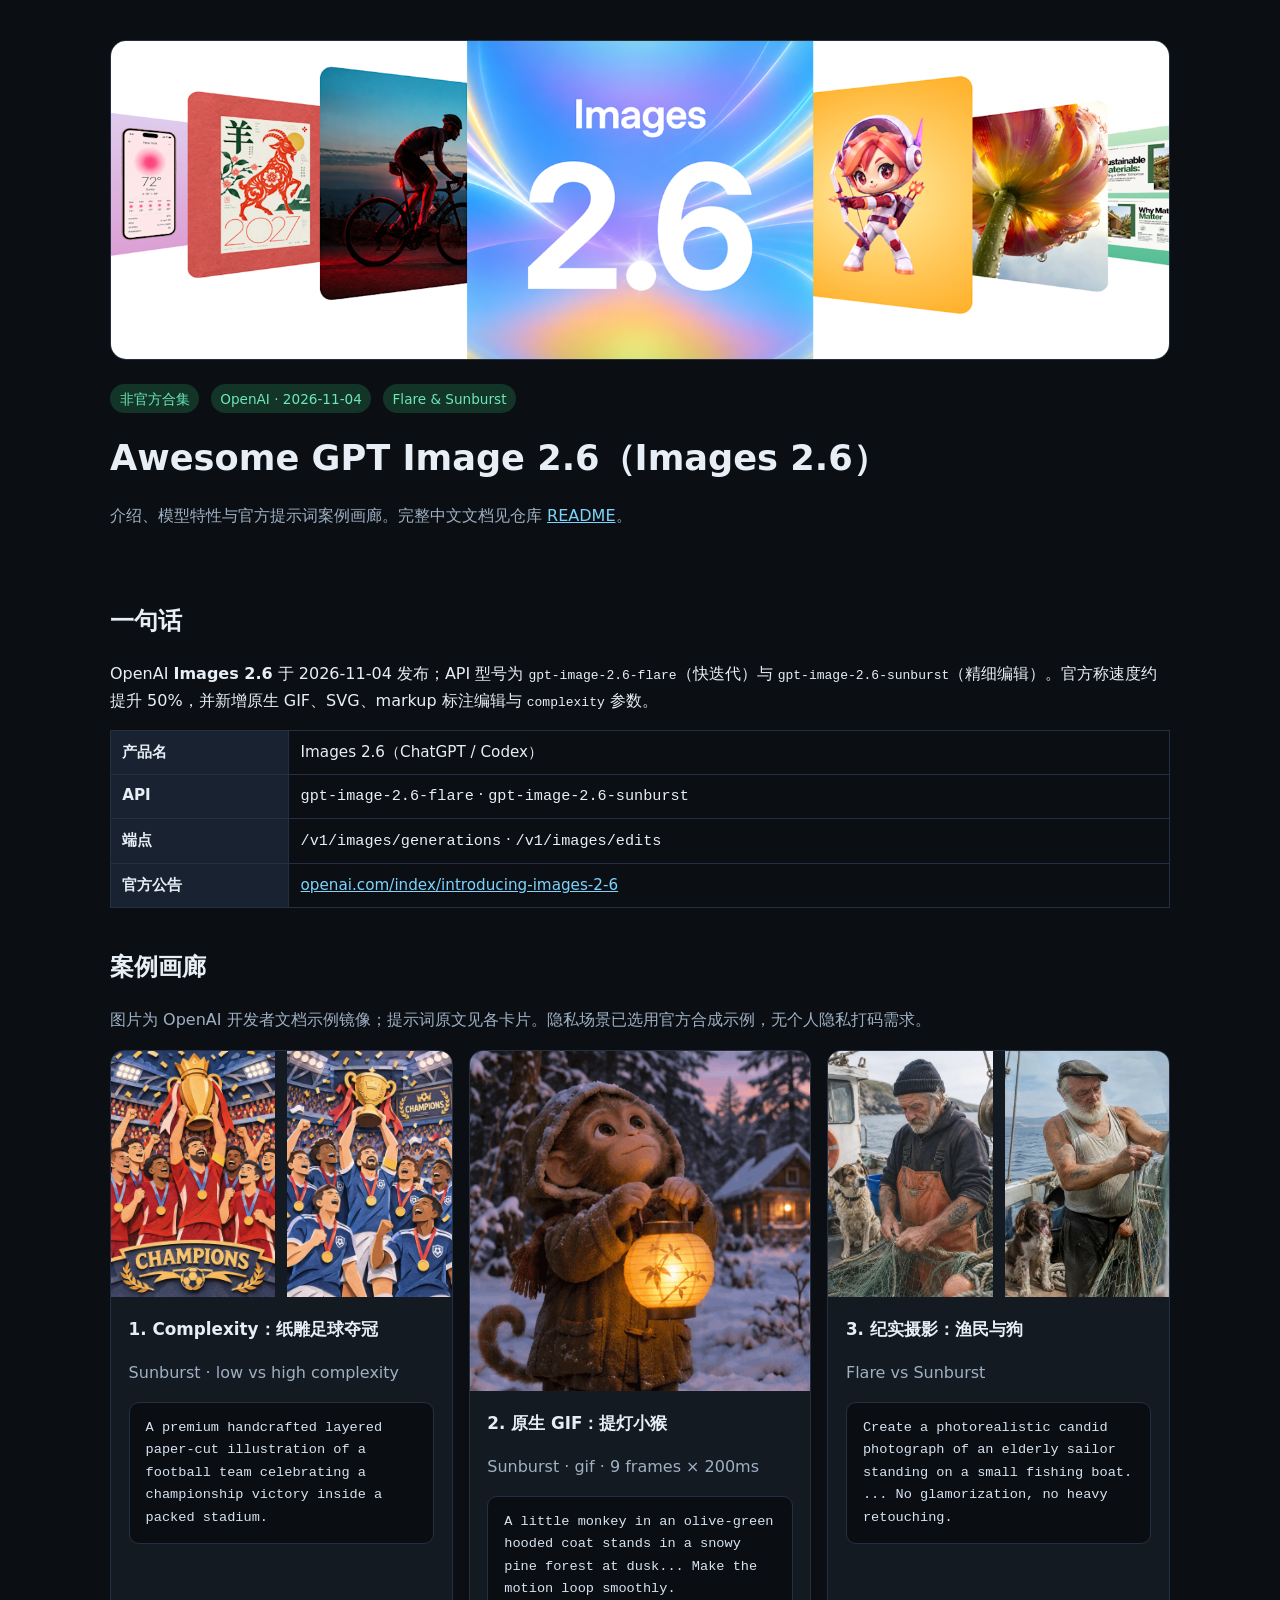
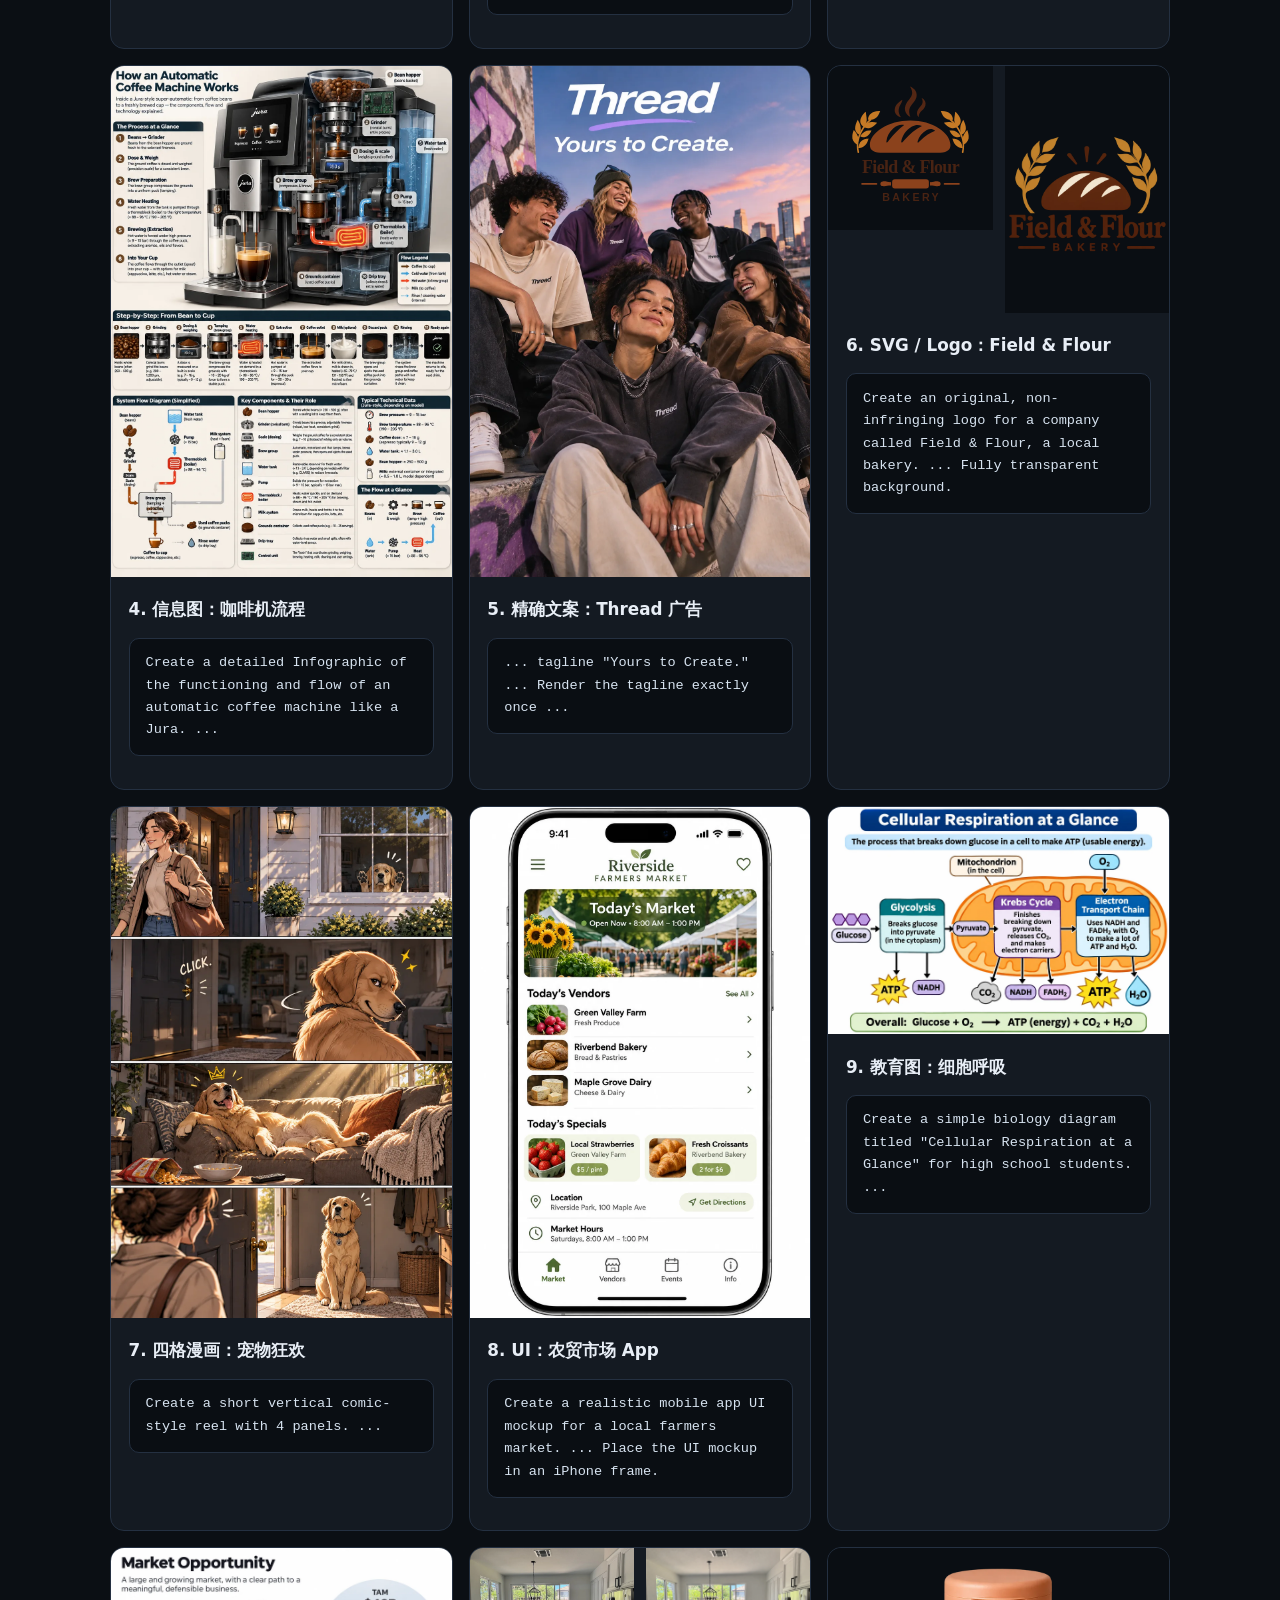
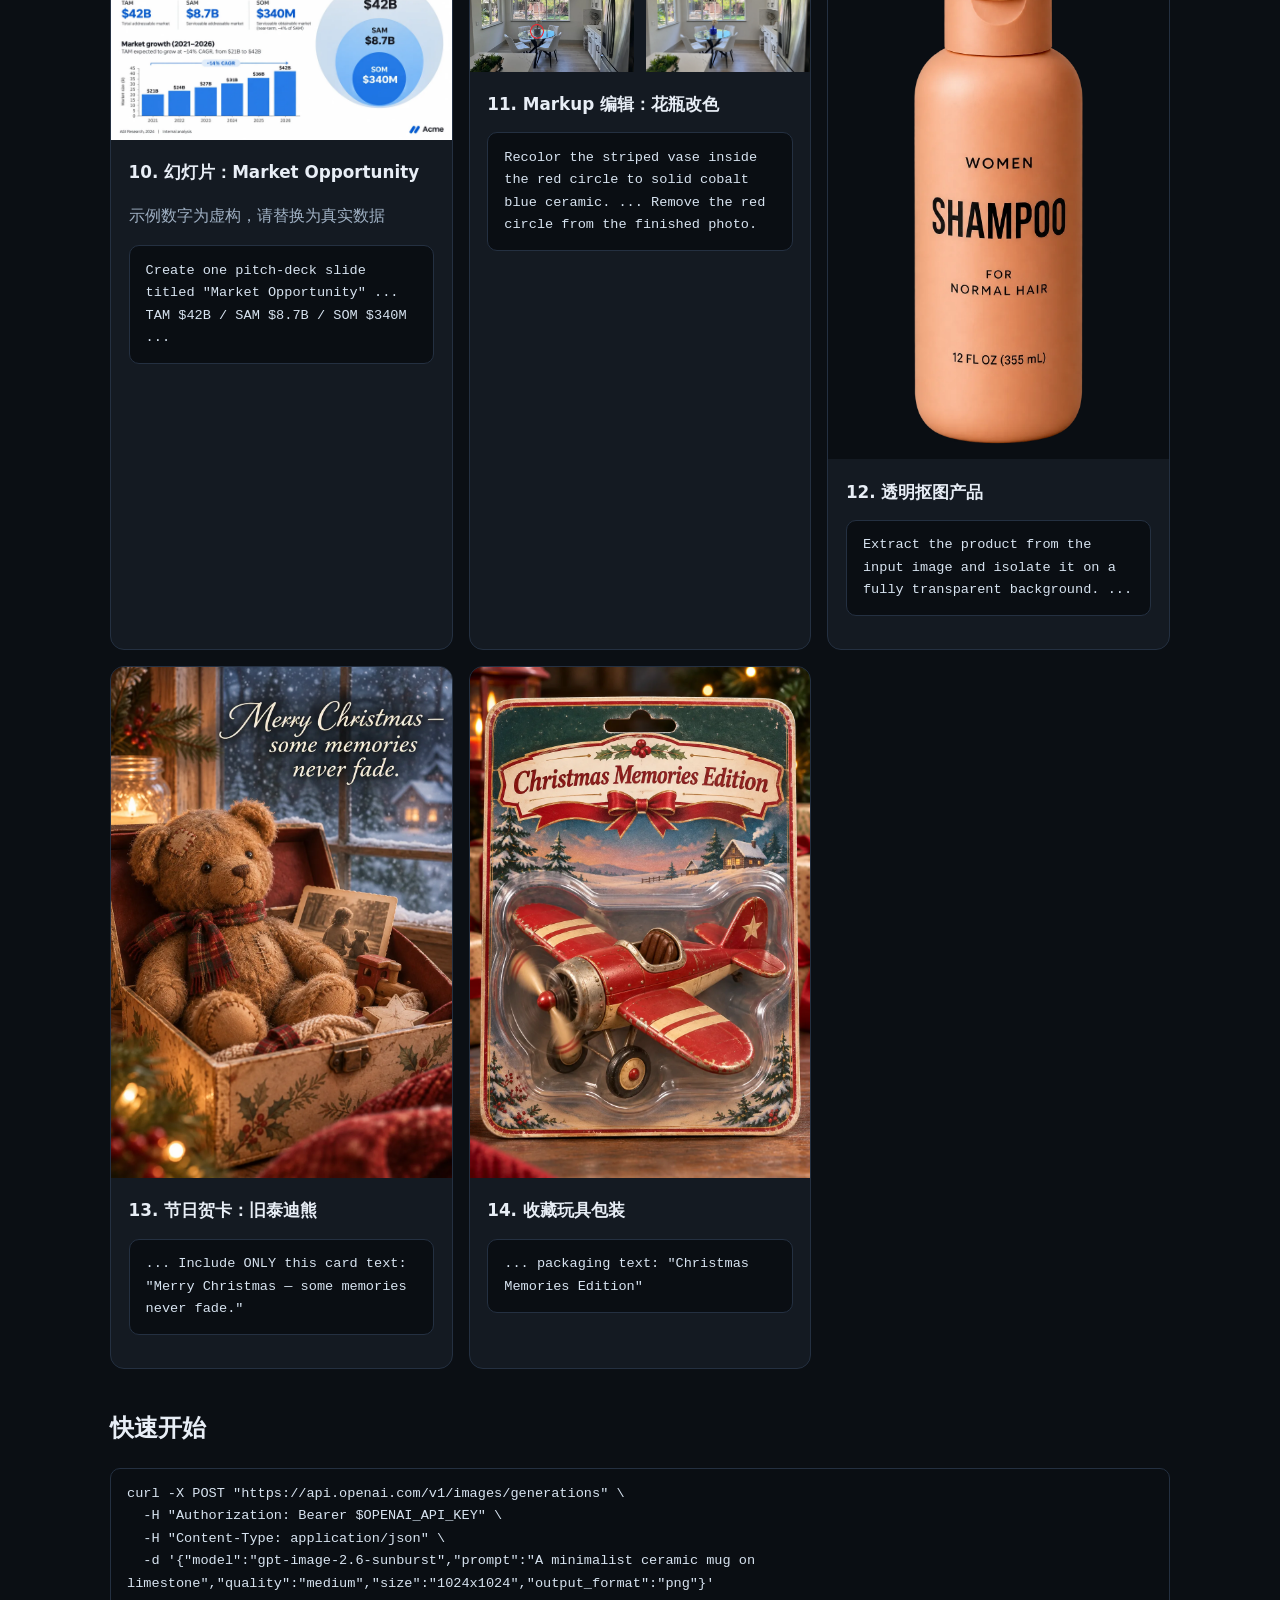
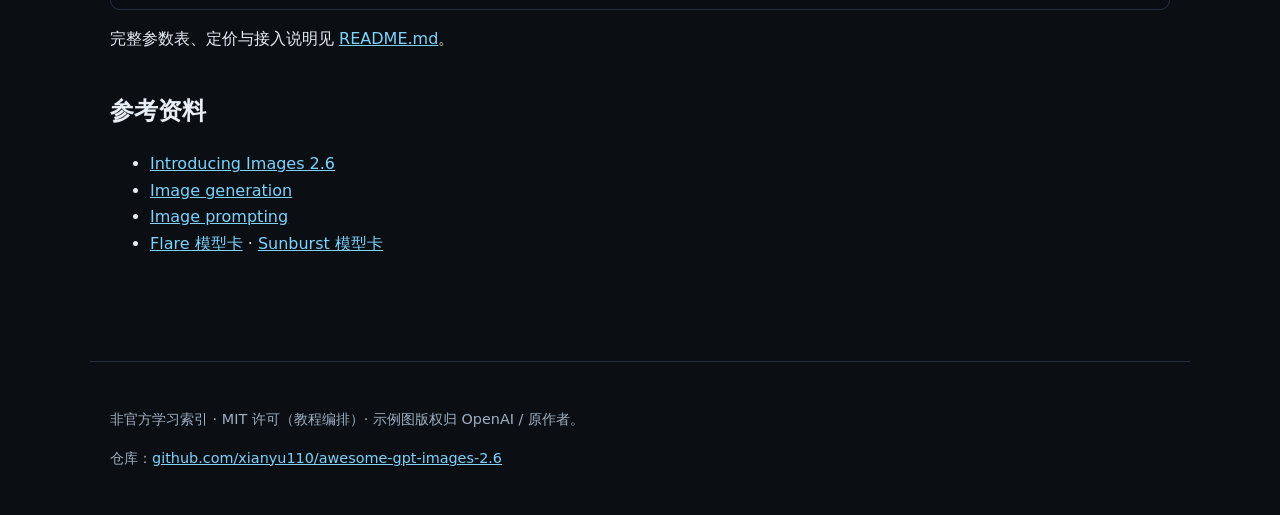
==== docs/index.html @ 7a26f3e3 "docs: Awesome GPT Image 2.6 中文介绍、特性与官方案例画廊 收录 OpenAI Images 2.6 / GPT Image 2.6 Flare & Sunburst 公开资" ====
<!DOCTYPE html>
<html lang="zh-CN">
<head>
  <meta charset="utf-8" />
  <meta name="viewport" content="width=device-width, initial-scale=1" />
  <title>Awesome GPT Image 2.6 · Images 2.6 案例与特性</title>
  <meta name="description" content="OpenAI Images 2.6 / GPT Image 2.6 Flare & Sunburst 介绍、特性与官方提示词案例画廊（非官方合集）" />
  <meta property="og:title" content="Awesome GPT Image 2.6" />
  <meta property="og:description" content="Images 2.6 / GPT Image 2.6 介绍、特性与案例画廊" />
  <meta property="og:image" content="images/images-2-6-social.png" />
  <style>
    :root { --bg:#0b0f14; --card:#141a22; --text:#e8eef6; --muted:#9fb0c3; --accent:#6ee7b7; --link:#7dd3fc; }
    * { box-sizing: border-box; }
    body { margin:0; font-family: ui-sans-serif, system-ui, -apple-system, "Segoe UI", Roboto, "PingFang SC", "Noto Sans SC", sans-serif; background:var(--bg); color:var(--text); line-height:1.65; }
    a { color:var(--link); }
    header { padding:2.5rem 1.25rem 1rem; max-width:1100px; margin:0 auto; }
    header img.hero { width:100%; max-height:320px; object-fit:cover; border-radius:16px; border:1px solid #243041; }
    h1 { font-size: clamp(1.6rem, 3vw, 2.2rem); margin:1rem 0 .5rem; }
    .badge { display:inline-block; background:#123528; color:var(--accent); padding:.2rem .6rem; border-radius:999px; font-size:.85rem; margin-right:.4rem; }
    .muted { color:#9fb0c3; }
    main { max-width:1100px; margin:0 auto; padding:0 1.25rem 4rem; }
    section { margin:2.5rem 0; }
    .grid { display:grid; grid-template-columns: repeat(auto-fit, minmax(280px, 1fr)); gap:1rem; }
    .card { background:var(--card); border:1px solid #243041; border-radius:14px; overflow:hidden; }
    .card img, .card object { width:100%; display:block; background:#0a0e13; }
    .card .body { padding:1rem 1.1rem 1.2rem; }
    .card h3 { margin:.2rem 0 .5rem; font-size:1.05rem; }
    pre { white-space:pre-wrap; word-break:break-word; background:#0a0e13; border:1px solid #243041; border-radius:10px; padding:.85rem 1rem; font-size:.85rem; color:#d7e3f0; }
    table { width:100%; border-collapse:collapse; font-size:.95rem; }
    th, td { border:1px solid #243041; padding:.55rem .7rem; text-align:left; vertical-align:top; }
    th { background:#182230; }
    footer { border-top:1px solid #243041; padding:2rem 1.25rem; color:#9fb0c3; max-width:1100px; margin:0 auto; font-size:.9rem; }
    .pair { display:grid; grid-template-columns:1fr 1fr; gap:.75rem; }
    @media (max-width:700px){ .pair { grid-template-columns:1fr; } }
  </style>
</head>
<body>
  <header>
    <img class="hero" src="images/images-2-6-social.png" alt="OpenAI Images 2.6" />
    <p>
      <span class="badge">非官方合集</span>
      <span class="badge">OpenAI · 2026-11-04</span>
      <span class="badge">Flare &amp; Sunburst</span>
    </p>
    <h1>Awesome GPT Image 2.6（Images 2.6）</h1>
    <p class="muted">介绍、模型特性与官方提示词案例画廊。完整中文文档见仓库 <a href="https://github.com/xianyu110/awesome-gpt-images-2.6">README</a>。</p>
  </header>
  <main>
    <section>
      <h2>一句话</h2>
      <p>OpenAI <strong>Images 2.6</strong> 于 2026-11-04 发布；API 型号为 <code>gpt-image-2.6-flare</code>（快迭代）与 <code>gpt-image-2.6-sunburst</code>（精细编辑）。官方称速度约提升 50%，并新增原生 GIF、SVG、markup 标注编辑与 <code>complexity</code> 参数。</p>
      <table>
        <tr><th>产品名</th><td>Images 2.6（ChatGPT / Codex）</td></tr>
        <tr><th>API</th><td><code>gpt-image-2.6-flare</code> · <code>gpt-image-2.6-sunburst</code></td></tr>
        <tr><th>端点</th><td><code>/v1/images/generations</code> · <code>/v1/images/edits</code></td></tr>
        <tr><th>官方公告</th><td><a href="https://openai.com/index/introducing-images-2-6/">openai.com/index/introducing-images-2-6</a></td></tr>
      </table>
    </section>

    <section>
      <h2>案例画廊</h2>
      <p class="muted">图片为 OpenAI 开发者文档示例镜像；提示词原文见各卡片。隐私场景已选用官方合成示例，无个人隐私打码需求。</p>

      <div class="grid" style="margin-top:1rem">
        <article class="card">
          <div class="pair">
            <img src="images/paper-cut-football-effort-low-gpt-image-2-6-sunburst.webp" alt="paper-cut low" />
            <img src="images/paper-cut-football-effort-high-gpt-image-2-6-sunburst.webp" alt="paper-cut high" />
          </div>
          <div class="body">
            <h3>1. Complexity：纸雕足球夺冠</h3>
            <p class="muted">Sunburst · low vs high complexity</p>
            <pre>A premium handcrafted layered paper-cut illustration of a football team celebrating a championship victory inside a packed stadium.</pre>
          </div>
        </article>

        <article class="card">
          <img src="images/monkey-lantern-gpt-image-2-6-sunburst.gif" alt="monkey lantern gif" />
          <div class="body">
            <h3>2. 原生 GIF：提灯小猴</h3>
            <p class="muted">Sunburst · gif · 9 frames × 200ms</p>
            <pre>A little monkey in an olive-green hooded coat stands in a snowy pine forest at dusk... Make the motion loop smoothly.</pre>
          </div>
        </article>

        <article class="card">
          <div class="pair">
            <img src="images/photorealism-gpt-image-2-6-flare.webp" alt="sailor flare" />
            <img src="images/photorealism-gpt-image-2-6-sunburst.webp" alt="sailor sunburst" />
          </div>
          <div class="body">
            <h3>3. 纪实摄影：渔民与狗</h3>
            <p class="muted">Flare vs Sunburst</p>
            <pre>Create a photorealistic candid photograph of an elderly sailor standing on a small fishing boat. ... No glamorization, no heavy retouching.</pre>
          </div>
        </article>

        <article class="card">
          <img src="images/infographic-coffee-machine-gpt-image-2-6-sunburst.webp" alt="coffee infographic" />
          <div class="body">
            <h3>4. 信息图：咖啡机流程</h3>
            <pre>Create a detailed Infographic of the functioning and flow of an automatic coffee machine like a Jura. ...</pre>
          </div>
        </article>

        <article class="card">
          <img src="images/thread-ad-gpt-image-2-6-sunburst.webp" alt="thread ad" />
          <div class="body">
            <h3>5. 精确文案：Thread 广告</h3>
            <pre>... tagline "Yours to Create." ... Render the tagline exactly once ...</pre>
          </div>
        </article>

        <article class="card">
          <div class="pair">
            <img src="images/field-and-flour-gpt-image-2-6-sunburst.svg" alt="svg logo" />
            <img src="images/logo-generation-1-gpt-image-2-6-sunburst.webp" alt="raster logo" />
          </div>
          <div class="body">
            <h3>6. SVG / Logo：Field &amp; Flour</h3>
            <pre>Create an original, non-infringing logo for a company called Field &amp; Flour, a local bakery. ... Fully transparent background.</pre>
          </div>
        </article>

        <article class="card">
          <img src="images/comic-reel-gpt-image-2-6-sunburst.webp" alt="comic" />
          <div class="body">
            <h3>7. 四格漫画：宠物狂欢</h3>
            <pre>Create a short vertical comic-style reel with 4 panels. ...</pre>
          </div>
        </article>

        <article class="card">
          <img src="images/ui-farmers-market-gpt-image-2-6-sunburst.webp" alt="ui mockup" />
          <div class="body">
            <h3>8. UI：农贸市场 App</h3>
            <pre>Create a realistic mobile app UI mockup for a local farmers market. ... Place the UI mockup in an iPhone frame.</pre>
          </div>
        </article>

        <article class="card">
          <img src="images/scientific-educational-cellular-respiration-gpt-image-2-6-sunburst.webp" alt="biology" />
          <div class="body">
            <h3>9. 教育图：细胞呼吸</h3>
            <pre>Create a simple biology diagram titled "Cellular Respiration at a Glance" for high school students. ...</pre>
          </div>
        </article>

        <article class="card">
          <img src="images/market-opportunity-slide-gpt-image-2-6-sunburst.webp" alt="slide" />
          <div class="body">
            <h3>10. 幻灯片：Market Opportunity</h3>
            <p class="muted">示例数字为虚构，请替换为真实数据</p>
            <pre>Create one pitch-deck slide titled "Market Opportunity" ... TAM $42B / SAM $8.7B / SOM $340M ...</pre>
          </div>
        </article>

        <article class="card">
          <div class="pair">
            <img src="images/markup-vase-input-gpt-image-2-6.webp" alt="markup input" />
            <img src="images/markup-vase-gpt-image-2-6-flare.webp" alt="markup output" />
          </div>
          <div class="body">
            <h3>11. Markup 编辑：花瓶改色</h3>
            <pre>Recolor the striped vase inside the red circle to solid cobalt blue ceramic. ... Remove the red circle from the finished photo.</pre>
          </div>
        </article>

        <article class="card">
          <img src="images/extract-product-gpt-image-2-6-sunburst.webp" alt="cutout" />
          <div class="body">
            <h3>12. 透明抠图产品</h3>
            <pre>Extract the product from the input image and isolate it on a fully transparent background. ...</pre>
          </div>
        </article>

        <article class="card">
          <img src="images/christmas-holiday-card-teddy-gpt-image-2-6-sunburst.webp" alt="holiday card" />
          <div class="body">
            <h3>13. 节日贺卡：旧泰迪熊</h3>
            <pre>... Include ONLY this card text: "Merry Christmas — some memories never fade."</pre>
          </div>
        </article>

        <article class="card">
          <img src="images/christmas-collectible-toy-airplane-gpt-image-2-6-sunburst.webp" alt="toy" />
          <div class="body">
            <h3>14. 收藏玩具包装</h3>
            <pre>... packaging text: "Christmas Memories Edition"</pre>
          </div>
        </article>
      </div>
    </section>

    <section>
      <h2>快速开始</h2>
      <pre>curl -X POST "https://api.openai.com/v1/images/generations" \
  -H "Authorization: Bearer $OPENAI_API_KEY" \
  -H "Content-Type: application/json" \
  -d '{"model":"gpt-image-2.6-sunburst","prompt":"A minimalist ceramic mug on limestone","quality":"medium","size":"1024x1024","output_format":"png"}'</pre>
      <p>完整参数表、定价与接入说明见 <a href="https://github.com/xianyu110/awesome-gpt-images-2.6/blob/main/README.md">README.md</a>。</p>
    </section>

    <section>
      <h2>参考资料</h2>
      <ul>
        <li><a href="https://openai.com/index/introducing-images-2-6/">Introducing Images 2.6</a></li>
        <li><a href="https://developers.openai.com/api/docs/guides/image-generation">Image generation</a></li>
        <li><a href="https://developers.openai.com/api/docs/guides/image-prompting">Image prompting</a></li>
        <li><a href="https://developers.openai.com/api/docs/models/gpt-image-2.6-flare">Flare 模型卡</a> · <a href="https://developers.openai.com/api/docs/models/gpt-image-2.6-sunburst">Sunburst 模型卡</a></li>
      </ul>
    </section>
  </main>
  <footer>
    <p>非官方学习索引 · MIT 许可（教程编排）· 示例图版权归 OpenAI / 原作者。</p>
    <p>仓库：<a href="https://github.com/xianyu110/awesome-gpt-images-2.6">github.com/xianyu110/awesome-gpt-images-2.6</a></p>
  </footer>
</body>
</html>
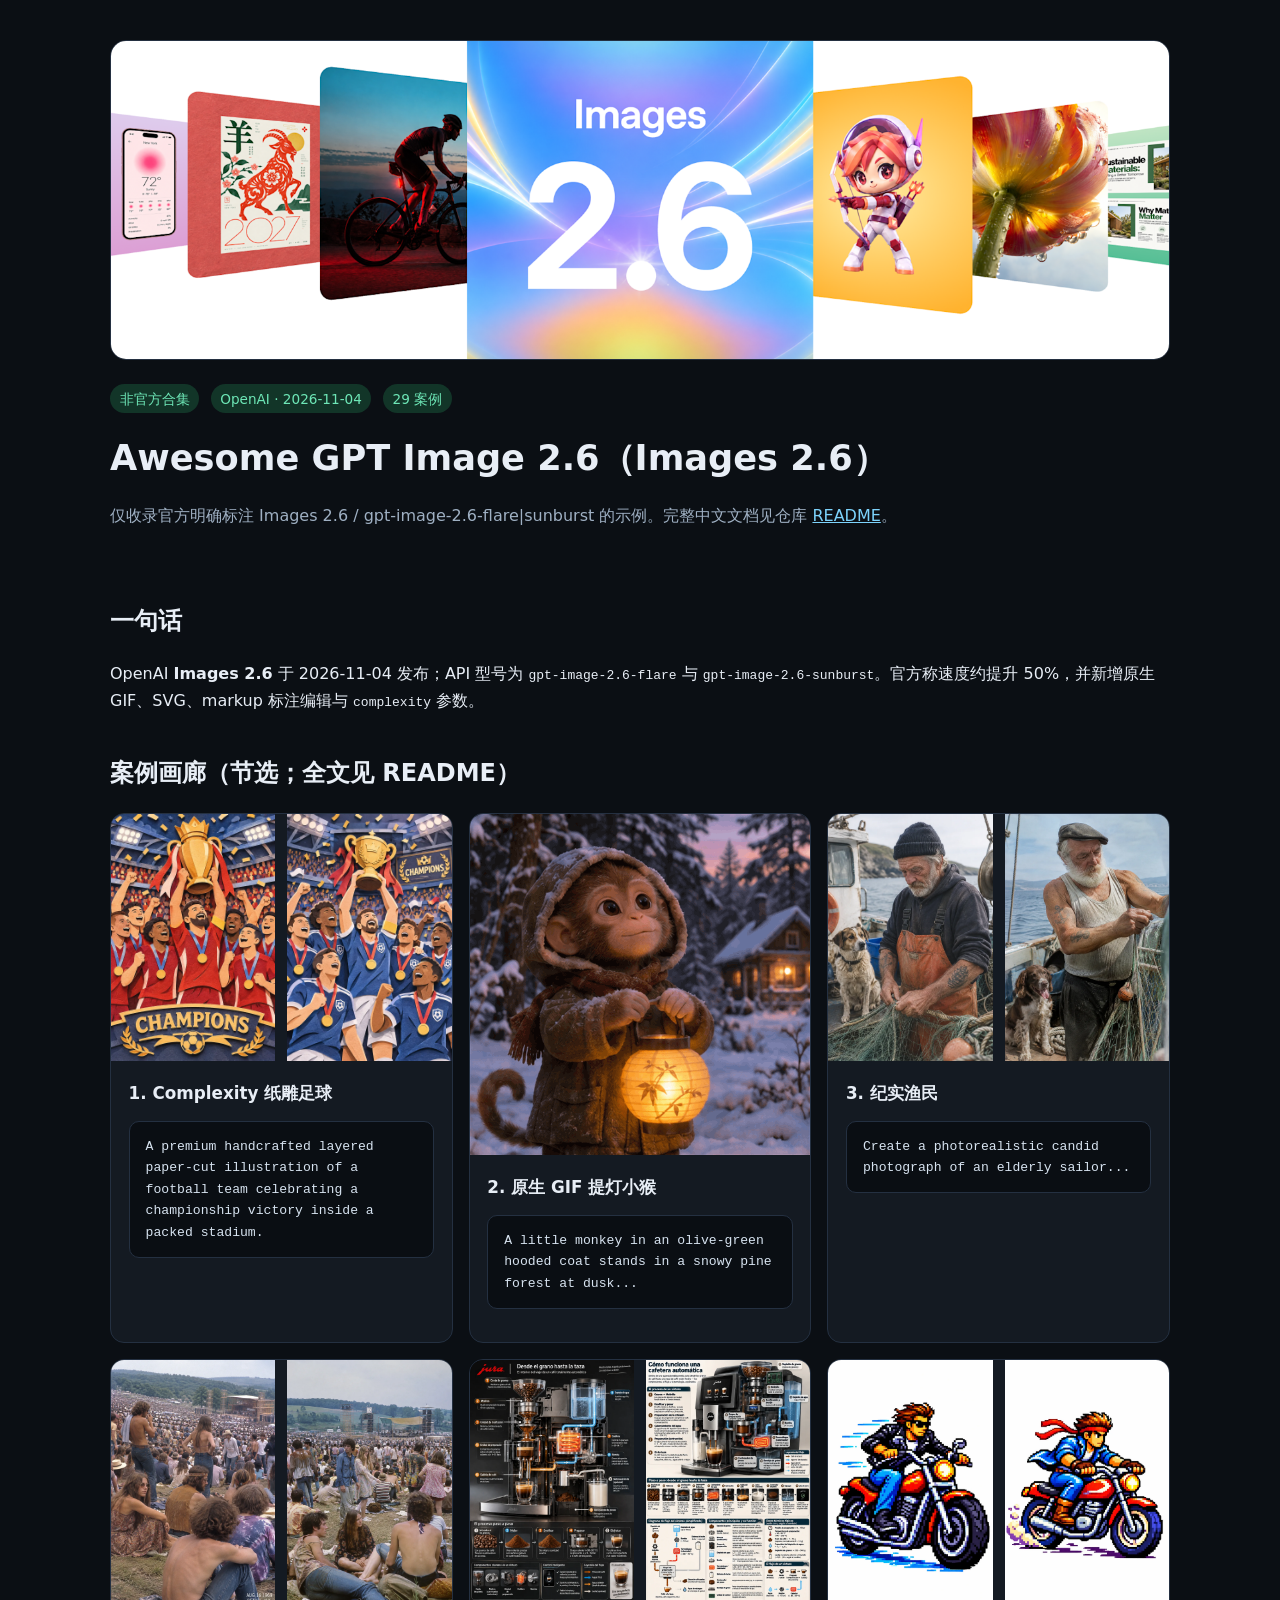
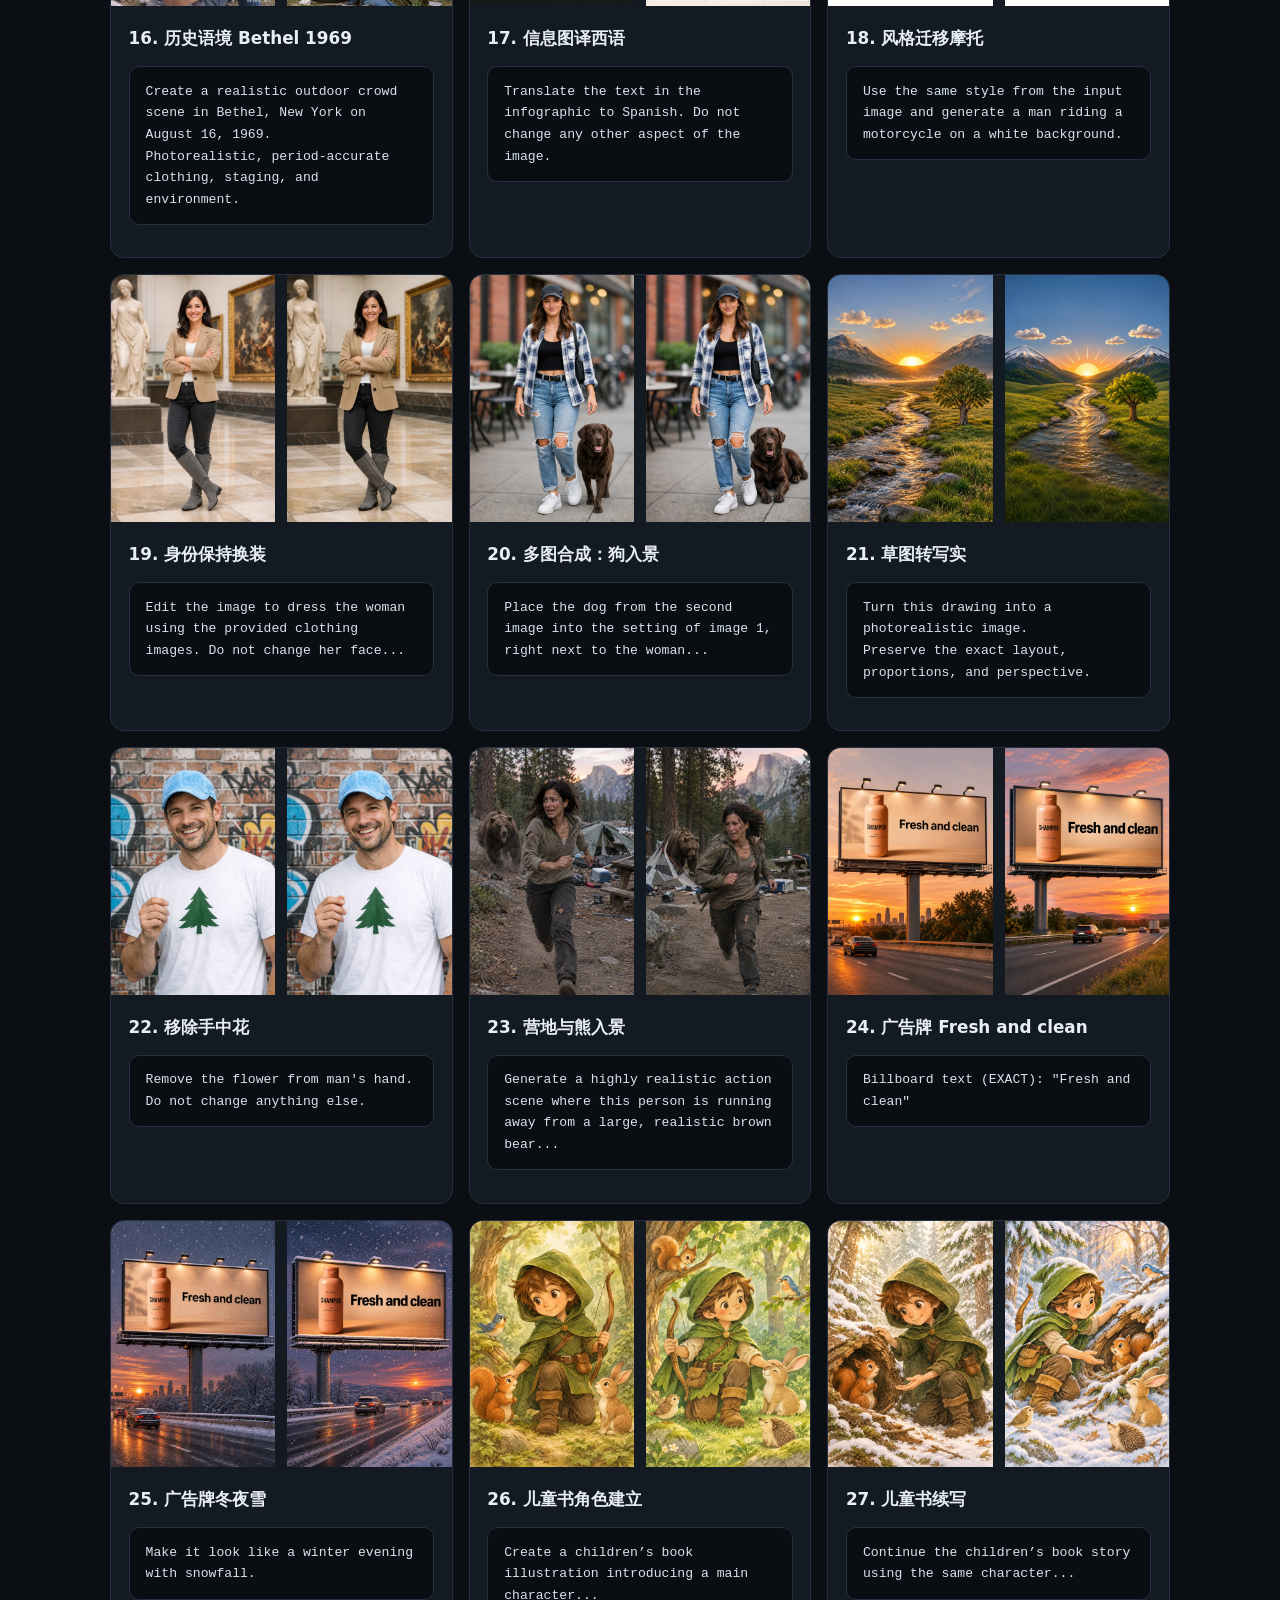
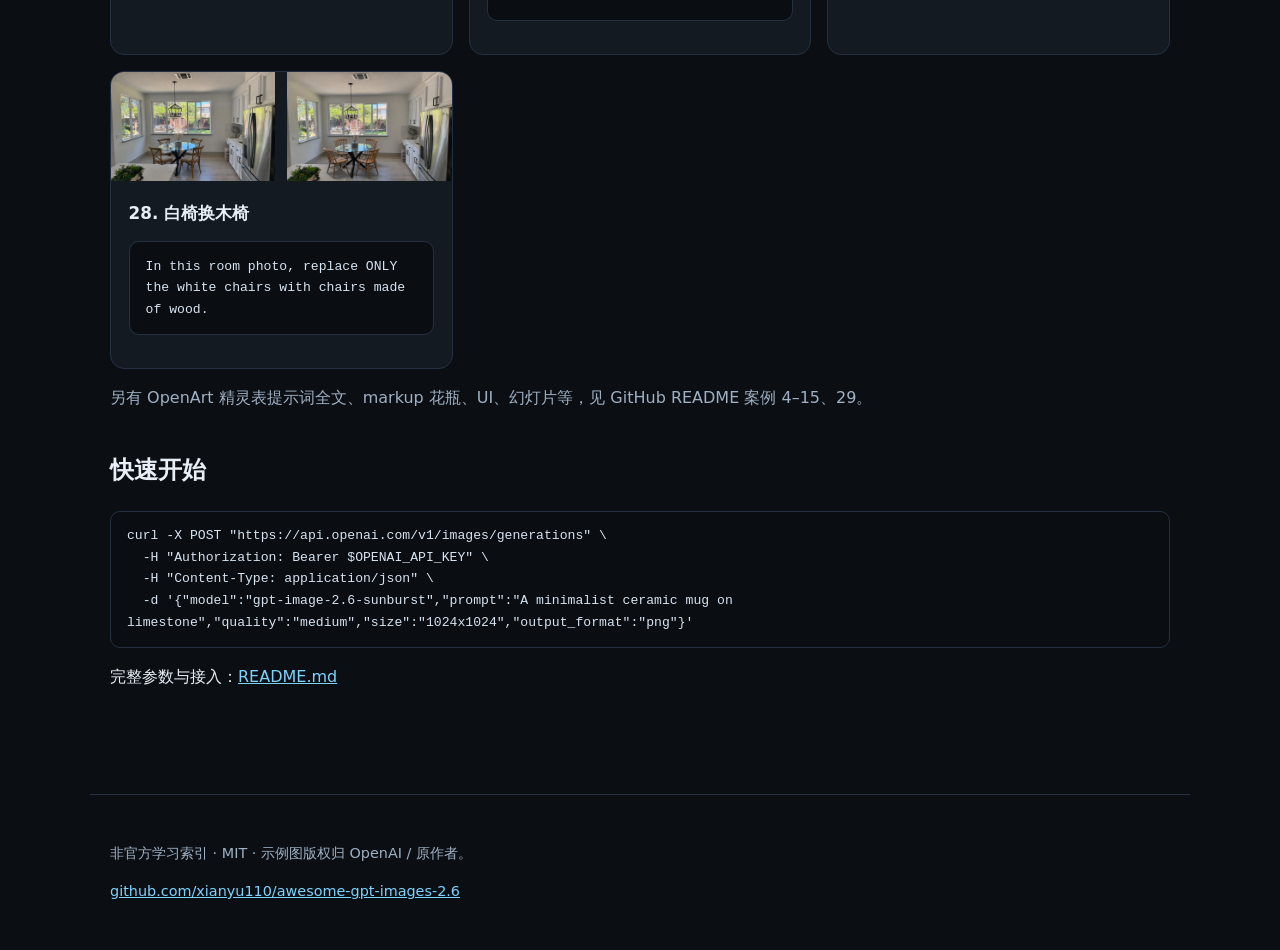
==== commit e6042f31: "docs: 新增 14 条官方核实的 Images 2.6 案例 补全 prompting 指南中未收录的历史语境、翻译编辑、风格迁移、换装、 多图合成、草图写实、物体移除、人物入景、广告牌多轮、儿童" ====
--- a/docs/index.html
+++ b/docs/index.html
@@ -5,9 +5,6 @@
   <meta name="viewport" content="width=device-width, initial-scale=1" />
   <title>Awesome GPT Image 2.6 · Images 2.6 案例与特性</title>
   <meta name="description" content="OpenAI Images 2.6 / GPT Image 2.6 Flare & Sunburst 介绍、特性与官方提示词案例画廊（非官方合集）" />
-  <meta property="og:title" content="Awesome GPT Image 2.6" />
-  <meta property="og:description" content="Images 2.6 / GPT Image 2.6 介绍、特性与案例画廊" />
-  <meta property="og:image" content="images/images-2-6-social.png" />
   <style>
     :root { --bg:#0b0f14; --card:#141a22; --text:#e8eef6; --muted:#9fb0c3; --accent:#6ee7b7; --link:#7dd3fc; }
     * { box-sizing: border-box; }
@@ -17,19 +14,19 @@
     header img.hero { width:100%; max-height:320px; object-fit:cover; border-radius:16px; border:1px solid #243041; }
     h1 { font-size: clamp(1.6rem, 3vw, 2.2rem); margin:1rem 0 .5rem; }
     .badge { display:inline-block; background:#123528; color:var(--accent); padding:.2rem .6rem; border-radius:999px; font-size:.85rem; margin-right:.4rem; }
-    .muted { color:#9fb0c3; }
+    .muted { color:var(--muted); }
     main { max-width:1100px; margin:0 auto; padding:0 1.25rem 4rem; }
     section { margin:2.5rem 0; }
     .grid { display:grid; grid-template-columns: repeat(auto-fit, minmax(280px, 1fr)); gap:1rem; }
     .card { background:var(--card); border:1px solid #243041; border-radius:14px; overflow:hidden; }
-    .card img, .card object { width:100%; display:block; background:#0a0e13; }
+    .card img { width:100%; display:block; background:#0a0e13; }
     .card .body { padding:1rem 1.1rem 1.2rem; }
     .card h3 { margin:.2rem 0 .5rem; font-size:1.05rem; }
-    pre { white-space:pre-wrap; word-break:break-word; background:#0a0e13; border:1px solid #243041; border-radius:10px; padding:.85rem 1rem; font-size:.85rem; color:#d7e3f0; }
+    pre { white-space:pre-wrap; word-break:break-word; background:#0a0e13; border:1px solid #243041; border-radius:10px; padding:.85rem 1rem; font-size:.82rem; color:#d7e3f0; max-height:160px; overflow:auto; }
     table { width:100%; border-collapse:collapse; font-size:.95rem; }
     th, td { border:1px solid #243041; padding:.55rem .7rem; text-align:left; vertical-align:top; }
     th { background:#182230; }
-    footer { border-top:1px solid #243041; padding:2rem 1.25rem; color:#9fb0c3; max-width:1100px; margin:0 auto; font-size:.9rem; }
+    footer { border-top:1px solid #243041; padding:2rem 1.25rem; color:var(--muted); max-width:1100px; margin:0 auto; font-size:.9rem; }
     .pair { display:grid; grid-template-columns:1fr 1fr; gap:.75rem; }
     @media (max-width:700px){ .pair { grid-template-columns:1fr; } }
   </style>
@@ -40,180 +37,148 @@
     <p>
       <span class="badge">非官方合集</span>
       <span class="badge">OpenAI · 2026-11-04</span>
-      <span class="badge">Flare &amp; Sunburst</span>
+      <span class="badge">29 案例</span>
     </p>
     <h1>Awesome GPT Image 2.6（Images 2.6）</h1>
-    <p class="muted">介绍、模型特性与官方提示词案例画廊。完整中文文档见仓库 <a href="https://github.com/xianyu110/awesome-gpt-images-2.6">README</a>。</p>
+    <p class="muted">仅收录官方明确标注 Images 2.6 / gpt-image-2.6-flare|sunburst 的示例。完整中文文档见仓库 <a href="https://github.com/xianyu110/awesome-gpt-images-2.6">README</a>。</p>
   </header>
   <main>
     <section>
       <h2>一句话</h2>
-      <p>OpenAI <strong>Images 2.6</strong> 于 2026-11-04 发布；API 型号为 <code>gpt-image-2.6-flare</code>（快迭代）与 <code>gpt-image-2.6-sunburst</code>（精细编辑）。官方称速度约提升 50%，并新增原生 GIF、SVG、markup 标注编辑与 <code>complexity</code> 参数。</p>
-      <table>
-        <tr><th>产品名</th><td>Images 2.6（ChatGPT / Codex）</td></tr>
-        <tr><th>API</th><td><code>gpt-image-2.6-flare</code> · <code>gpt-image-2.6-sunburst</code></td></tr>
-        <tr><th>端点</th><td><code>/v1/images/generations</code> · <code>/v1/images/edits</code></td></tr>
-        <tr><th>官方公告</th><td><a href="https://openai.com/index/introducing-images-2-6/">openai.com/index/introducing-images-2-6</a></td></tr>
-      </table>
+      <p>OpenAI <strong>Images 2.6</strong> 于 2026-11-04 发布；API 型号为 <code>gpt-image-2.6-flare</code> 与 <code>gpt-image-2.6-sunburst</code>。官方称速度约提升 50%，并新增原生 GIF、SVG、markup 标注编辑与 <code>complexity</code> 参数。</p>
     </section>
-
     <section>
-      <h2>案例画廊</h2>
-      <p class="muted">图片为 OpenAI 开发者文档示例镜像；提示词原文见各卡片。隐私场景已选用官方合成示例，无个人隐私打码需求。</p>
-
-      <div class="grid" style="margin-top:1rem">
+      <h2>案例画廊（节选；全文见 README）</h2>
+      <div class="grid">
         <article class="card">
-          <div class="pair">
-            <img src="images/paper-cut-football-effort-low-gpt-image-2-6-sunburst.webp" alt="paper-cut low" />
-            <img src="images/paper-cut-football-effort-high-gpt-image-2-6-sunburst.webp" alt="paper-cut high" />
-          </div>
+          <div class="pair"><img src="images/paper-cut-football-effort-low-gpt-image-2-6-sunburst.webp" alt=""/><img src="images/paper-cut-football-effort-high-gpt-image-2-6-sunburst.webp" alt=""/></div>
           <div class="body">
-            <h3>1. Complexity：纸雕足球夺冠</h3>
-            <p class="muted">Sunburst · low vs high complexity</p>
+            <h3>1. Complexity 纸雕足球</h3>
             <pre>A premium handcrafted layered paper-cut illustration of a football team celebrating a championship victory inside a packed stadium.</pre>
           </div>
         </article>
-
         <article class="card">
-          <img src="images/monkey-lantern-gpt-image-2-6-sunburst.gif" alt="monkey lantern gif" />
+          <img src="images/monkey-lantern-gpt-image-2-6-sunburst.gif" alt=""/>
           <div class="body">
-            <h3>2. 原生 GIF：提灯小猴</h3>
-            <p class="muted">Sunburst · gif · 9 frames × 200ms</p>
-            <pre>A little monkey in an olive-green hooded coat stands in a snowy pine forest at dusk... Make the motion loop smoothly.</pre>
+            <h3>2. 原生 GIF 提灯小猴</h3>
+            <pre>A little monkey in an olive-green hooded coat stands in a snowy pine forest at dusk...</pre>
           </div>
         </article>
-
         <article class="card">
-          <div class="pair">
-            <img src="images/photorealism-gpt-image-2-6-flare.webp" alt="sailor flare" />
-            <img src="images/photorealism-gpt-image-2-6-sunburst.webp" alt="sailor sunburst" />
-          </div>
+          <div class="pair"><img src="images/photorealism-gpt-image-2-6-flare.webp" alt=""/><img src="images/photorealism-gpt-image-2-6-sunburst.webp" alt=""/></div>
           <div class="body">
-            <h3>3. 纪实摄影：渔民与狗</h3>
-            <p class="muted">Flare vs Sunburst</p>
-            <pre>Create a photorealistic candid photograph of an elderly sailor standing on a small fishing boat. ... No glamorization, no heavy retouching.</pre>
+            <h3>3. 纪实渔民</h3>
+            <pre>Create a photorealistic candid photograph of an elderly sailor...</pre>
           </div>
         </article>
-
         <article class="card">
-          <img src="images/infographic-coffee-machine-gpt-image-2-6-sunburst.webp" alt="coffee infographic" />
+          <div class="pair"><img src="images/world-knowledge-gpt-image-2-6-flare.webp" alt=""/><img src="images/world-knowledge-gpt-image-2-6-sunburst.webp" alt=""/></div>
           <div class="body">
-            <h3>4. 信息图：咖啡机流程</h3>
-            <pre>Create a detailed Infographic of the functioning and flow of an automatic coffee machine like a Jura. ...</pre>
+            <h3>16. 历史语境 Bethel 1969</h3>
+            <pre>Create a realistic outdoor crowd scene in Bethel, New York on August 16, 1969.
+Photorealistic, period-accurate clothing, staging, and environment.</pre>
           </div>
         </article>
-
         <article class="card">
-          <img src="images/thread-ad-gpt-image-2-6-sunburst.webp" alt="thread ad" />
+          <div class="pair"><img src="images/infographic-coffee-machine-sp-gpt-image-2-6-flare.webp" alt=""/><img src="images/infographic-coffee-machine-sp-gpt-image-2-6-sunburst.webp" alt=""/></div>
           <div class="body">
-            <h3>5. 精确文案：Thread 广告</h3>
-            <pre>... tagline "Yours to Create." ... Render the tagline exactly once ...</pre>
+            <h3>17. 信息图译西语</h3>
+            <pre>Translate the text in the infographic to Spanish. Do not change any other aspect of the image.</pre>
           </div>
         </article>
-
         <article class="card">
-          <div class="pair">
-            <img src="images/field-and-flour-gpt-image-2-6-sunburst.svg" alt="svg logo" />
-            <img src="images/logo-generation-1-gpt-image-2-6-sunburst.webp" alt="raster logo" />
-          </div>
+          <div class="pair"><img src="images/motorcycle-gpt-image-2-6-flare.webp" alt=""/><img src="images/motorcycle-gpt-image-2-6-sunburst.webp" alt=""/></div>
           <div class="body">
-            <h3>6. SVG / Logo：Field &amp; Flour</h3>
-            <pre>Create an original, non-infringing logo for a company called Field &amp; Flour, a local bakery. ... Fully transparent background.</pre>
+            <h3>18. 风格迁移摩托</h3>
+            <pre>Use the same style from the input image and generate a man riding a motorcycle on a white background.</pre>
           </div>
         </article>
-
         <article class="card">
-          <img src="images/comic-reel-gpt-image-2-6-sunburst.webp" alt="comic" />
+          <div class="pair"><img src="images/outfit-gpt-image-2-6-flare.webp" alt=""/><img src="images/outfit-gpt-image-2-6-sunburst.webp" alt=""/></div>
           <div class="body">
-            <h3>7. 四格漫画：宠物狂欢</h3>
-            <pre>Create a short vertical comic-style reel with 4 panels. ...</pre>
+            <h3>19. 身份保持换装</h3>
+            <pre>Edit the image to dress the woman using the provided clothing images. Do not change her face...</pre>
           </div>
         </article>
-
         <article class="card">
-          <img src="images/ui-farmers-market-gpt-image-2-6-sunburst.webp" alt="ui mockup" />
+          <div class="pair"><img src="images/test-woman-with-dog-gpt-image-2-6-flare.webp" alt=""/><img src="images/test-woman-with-dog-gpt-image-2-6-sunburst.webp" alt=""/></div>
           <div class="body">
-            <h3>8. UI：农贸市场 App</h3>
-            <pre>Create a realistic mobile app UI mockup for a local farmers market. ... Place the UI mockup in an iPhone frame.</pre>
+            <h3>20. 多图合成：狗入景</h3>
+            <pre>Place the dog from the second image into the setting of image 1, right next to the woman...</pre>
           </div>
         </article>
-
         <article class="card">
-          <img src="images/scientific-educational-cellular-respiration-gpt-image-2-6-sunburst.webp" alt="biology" />
+          <div class="pair"><img src="images/realistic-valley-gpt-image-2-6-flare.webp" alt=""/><img src="images/realistic-valley-gpt-image-2-6-sunburst.webp" alt=""/></div>
           <div class="body">
-            <h3>9. 教育图：细胞呼吸</h3>
-            <pre>Create a simple biology diagram titled "Cellular Respiration at a Glance" for high school students. ...</pre>
+            <h3>21. 草图转写实</h3>
+            <pre>Turn this drawing into a photorealistic image.
+Preserve the exact layout, proportions, and perspective.</pre>
           </div>
         </article>
-
         <article class="card">
-          <img src="images/market-opportunity-slide-gpt-image-2-6-sunburst.webp" alt="slide" />
+          <div class="pair"><img src="images/man-with-no-flower-gpt-image-2-6-flare.webp" alt=""/><img src="images/man-with-no-flower-gpt-image-2-6-sunburst.webp" alt=""/></div>
           <div class="body">
-            <h3>10. 幻灯片：Market Opportunity</h3>
-            <p class="muted">示例数字为虚构，请替换为真实数据</p>
-            <pre>Create one pitch-deck slide titled "Market Opportunity" ... TAM $42B / SAM $8.7B / SOM $340M ...</pre>
+            <h3>22. 移除手中花</h3>
+            <pre>Remove the flower from man's hand. Do not change anything else.</pre>
           </div>
         </article>
-
         <article class="card">
-          <div class="pair">
-            <img src="images/markup-vase-input-gpt-image-2-6.webp" alt="markup input" />
-            <img src="images/markup-vase-gpt-image-2-6-flare.webp" alt="markup output" />
-          </div>
+          <div class="pair"><img src="images/scene-gpt-image-2-6-flare.webp" alt=""/><img src="images/scene-gpt-image-2-6-sunburst.webp" alt=""/></div>
           <div class="body">
-            <h3>11. Markup 编辑：花瓶改色</h3>
-            <pre>Recolor the striped vase inside the red circle to solid cobalt blue ceramic. ... Remove the red circle from the finished photo.</pre>
+            <h3>23. 营地与熊入景</h3>
+            <pre>Generate a highly realistic action scene where this person is running away from a large, realistic brown bear...</pre>
           </div>
         </article>
-
         <article class="card">
-          <img src="images/extract-product-gpt-image-2-6-sunburst.webp" alt="cutout" />
+          <div class="pair"><img src="images/billboard-gpt-image-2-6-flare.webp" alt=""/><img src="images/billboard-gpt-image-2-6-sunburst.webp" alt=""/></div>
           <div class="body">
-            <h3>12. 透明抠图产品</h3>
-            <pre>Extract the product from the input image and isolate it on a fully transparent background. ...</pre>
+            <h3>24. 广告牌 Fresh and clean</h3>
+            <pre>Billboard text (EXACT): "Fresh and clean"</pre>
           </div>
         </article>
-
         <article class="card">
-          <img src="images/christmas-holiday-card-teddy-gpt-image-2-6-sunburst.webp" alt="holiday card" />
+          <div class="pair"><img src="images/billboard-winter-gpt-image-2-6-flare.webp" alt=""/><img src="images/billboard-winter-gpt-image-2-6-sunburst.webp" alt=""/></div>
           <div class="body">
-            <h3>13. 节日贺卡：旧泰迪熊</h3>
-            <pre>... Include ONLY this card text: "Merry Christmas — some memories never fade."</pre>
+            <h3>25. 广告牌冬夜雪</h3>
+            <pre>Make it look like a winter evening with snowfall.</pre>
           </div>
         </article>
-
         <article class="card">
-          <img src="images/christmas-collectible-toy-airplane-gpt-image-2-6-sunburst.webp" alt="toy" />
+          <div class="pair"><img src="images/childrens-book-illustration-1-gpt-image-2-6-flare.webp" alt=""/><img src="images/childrens-book-illustration-1-gpt-image-2-6-sunburst.webp" alt=""/></div>
           <div class="body">
-            <h3>14. 收藏玩具包装</h3>
-            <pre>... packaging text: "Christmas Memories Edition"</pre>
+            <h3>26. 儿童书角色建立</h3>
+            <pre>Create a children’s book illustration introducing a main character...</pre>
+          </div>
+        </article>
+        <article class="card">
+          <div class="pair"><img src="images/childrens-book-illustration-2-gpt-image-2-6-flare.webp" alt=""/><img src="images/childrens-book-illustration-2-gpt-image-2-6-sunburst.webp" alt=""/></div>
+          <div class="body">
+            <h3>27. 儿童书续写</h3>
+            <pre>Continue the children’s book story using the same character...</pre>
+          </div>
+        </article>
+        <article class="card">
+          <div class="pair"><img src="images/kitchen-chairs-gpt-image-2-6-flare.webp" alt=""/><img src="images/kitchen-chairs-gpt-image-2-6-sunburst.webp" alt=""/></div>
+          <div class="body">
+            <h3>28. 白椅换木椅</h3>
+            <pre>In this room photo, replace ONLY the white chairs with chairs made of wood.</pre>
           </div>
         </article>
       </div>
+      <p class="muted" style="margin-top:1rem">另有 OpenArt 精灵表提示词全文、markup 花瓶、UI、幻灯片等，见 GitHub README 案例 4–15、29。</p>
     </section>
-
     <section>
       <h2>快速开始</h2>
       <pre>curl -X POST "https://api.openai.com/v1/images/generations" \
   -H "Authorization: Bearer $OPENAI_API_KEY" \
   -H "Content-Type: application/json" \
   -d '{"model":"gpt-image-2.6-sunburst","prompt":"A minimalist ceramic mug on limestone","quality":"medium","size":"1024x1024","output_format":"png"}'</pre>
-      <p>完整参数表、定价与接入说明见 <a href="https://github.com/xianyu110/awesome-gpt-images-2.6/blob/main/README.md">README.md</a>。</p>
-    </section>
-
-    <section>
-      <h2>参考资料</h2>
-      <ul>
-        <li><a href="https://openai.com/index/introducing-images-2-6/">Introducing Images 2.6</a></li>
-        <li><a href="https://developers.openai.com/api/docs/guides/image-generation">Image generation</a></li>
-        <li><a href="https://developers.openai.com/api/docs/guides/image-prompting">Image prompting</a></li>
-        <li><a href="https://developers.openai.com/api/docs/models/gpt-image-2.6-flare">Flare 模型卡</a> · <a href="https://developers.openai.com/api/docs/models/gpt-image-2.6-sunburst">Sunburst 模型卡</a></li>
-      </ul>
+      <p>完整参数与接入：<a href="https://github.com/xianyu110/awesome-gpt-images-2.6/blob/main/README.md">README.md</a></p>
     </section>
   </main>
   <footer>
-    <p>非官方学习索引 · MIT 许可（教程编排）· 示例图版权归 OpenAI / 原作者。</p>
-    <p>仓库：<a href="https://github.com/xianyu110/awesome-gpt-images-2.6">github.com/xianyu110/awesome-gpt-images-2.6</a></p>
+    <p>非官方学习索引 · MIT · 示例图版权归 OpenAI / 原作者。</p>
+    <p><a href="https://github.com/xianyu110/awesome-gpt-images-2.6">github.com/xianyu110/awesome-gpt-images-2.6</a></p>
   </footer>
 </body>
 </html>
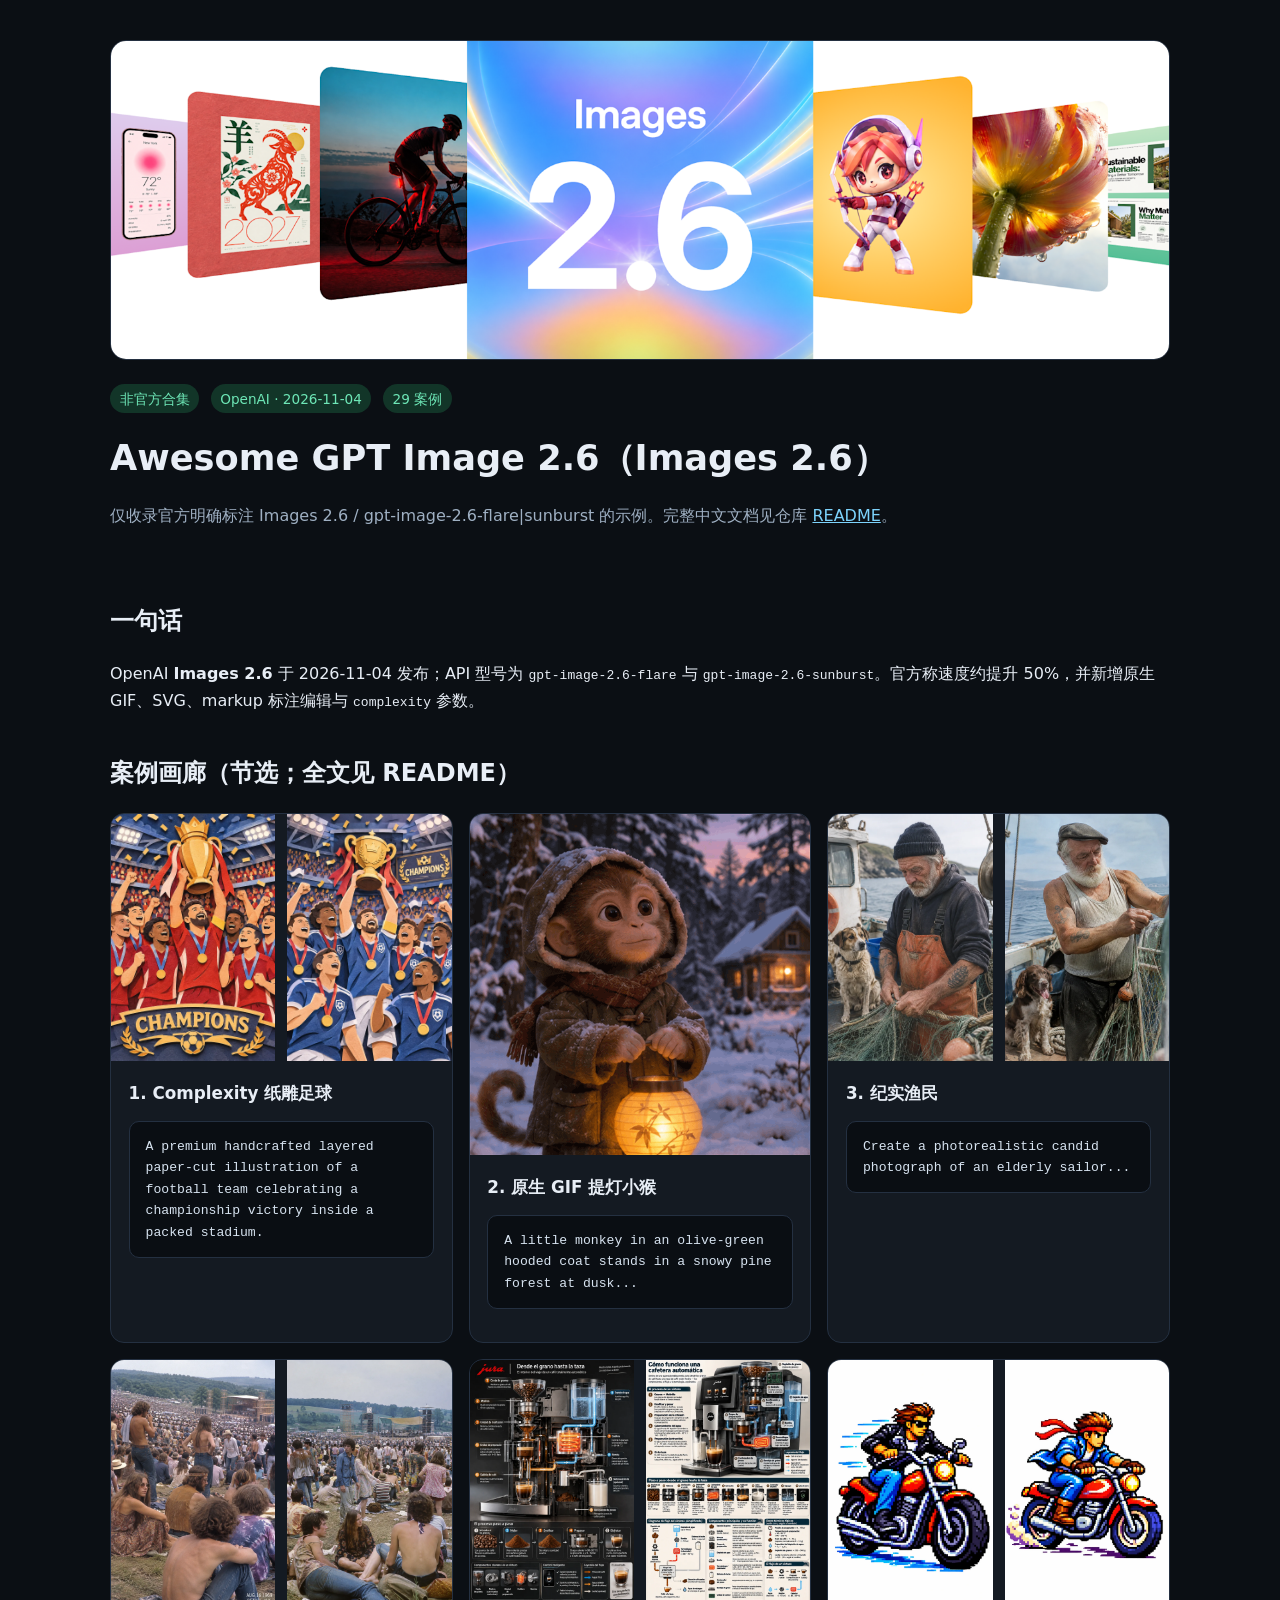
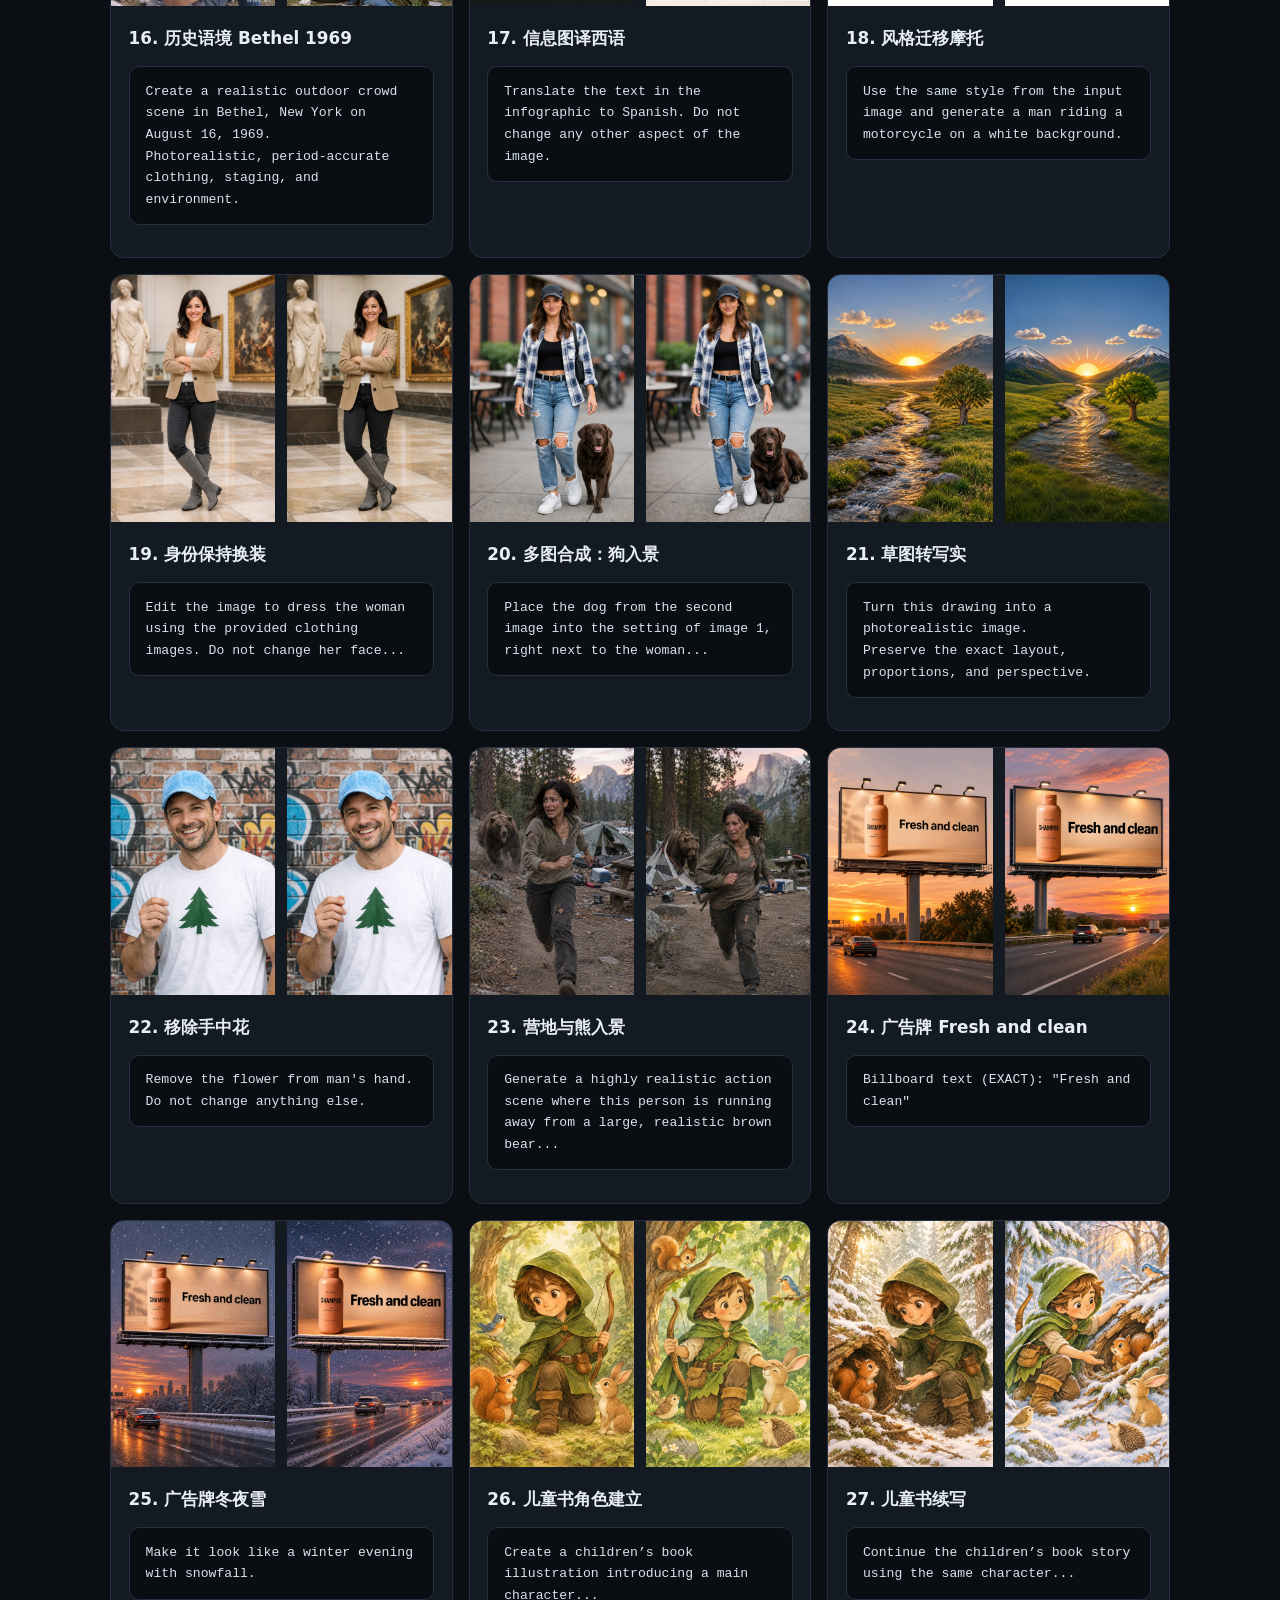
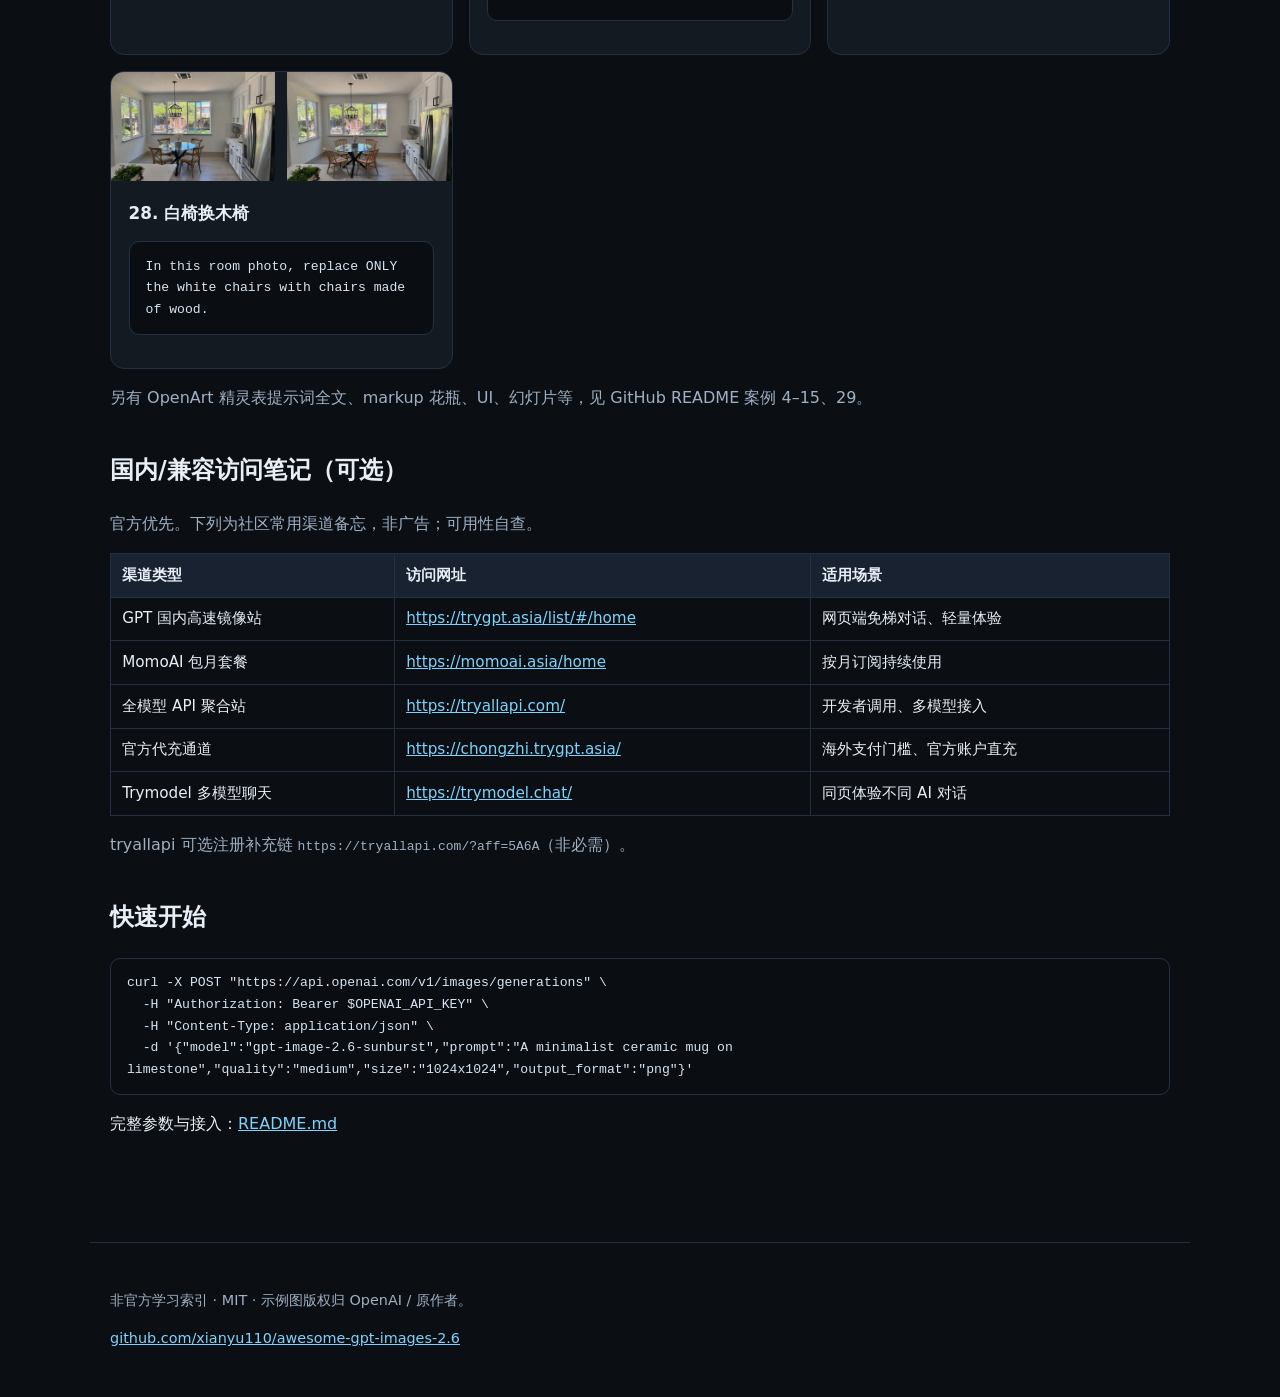
==== commit 7ec41e86: "docs: README/Pages 增加国内兼容访问渠道备忘表 开发者笔记语气列出镜像站、包月、API 聚合、代充与多模型聊天入口； 保留 tryallapi aff=5A6A 为可选补充链，官方接" ====
--- a/docs/index.html
+++ b/docs/index.html
@@ -168,6 +168,20 @@
       <p class="muted" style="margin-top:1rem">另有 OpenArt 精灵表提示词全文、markup 花瓶、UI、幻灯片等，见 GitHub README 案例 4–15、29。</p>
     </section>
     <section>
+      <h2>国内/兼容访问笔记（可选）</h2>
+      <p class="muted">官方优先。下列为社区常用渠道备忘，非广告；可用性自查。</p>
+      <table>
+        <tr><th>渠道类型</th><th>访问网址</th><th>适用场景</th></tr>
+        <tr><td>GPT 国内高速镜像站</td><td><a href="https://trygpt.asia/list/#/home">https://trygpt.asia/list/#/home</a></td><td>网页端免梯对话、轻量体验</td></tr>
+        <tr><td>MomoAI 包月套餐</td><td><a href="https://momoai.asia/home">https://momoai.asia/home</a></td><td>按月订阅持续使用</td></tr>
+        <tr><td>全模型 API 聚合站</td><td><a href="https://tryallapi.com/">https://tryallapi.com/</a></td><td>开发者调用、多模型接入</td></tr>
+        <tr><td>官方代充通道</td><td><a href="https://chongzhi.trygpt.asia/">https://chongzhi.trygpt.asia/</a></td><td>海外支付门槛、官方账户直充</td></tr>
+        <tr><td>Trymodel 多模型聊天</td><td><a href="https://trymodel.chat/">https://trymodel.chat/</a></td><td>同页体验不同 AI 对话</td></tr>
+      </table>
+      <p class="muted">tryallapi 可选注册补充链 <code>https://tryallapi.com/?aff=5A6A</code>（非必需）。</p>
+    </section>
+
+    <section>
       <h2>快速开始</h2>
       <pre>curl -X POST "https://api.openai.com/v1/images/generations" \
   -H "Authorization: Bearer $OPENAI_API_KEY" \
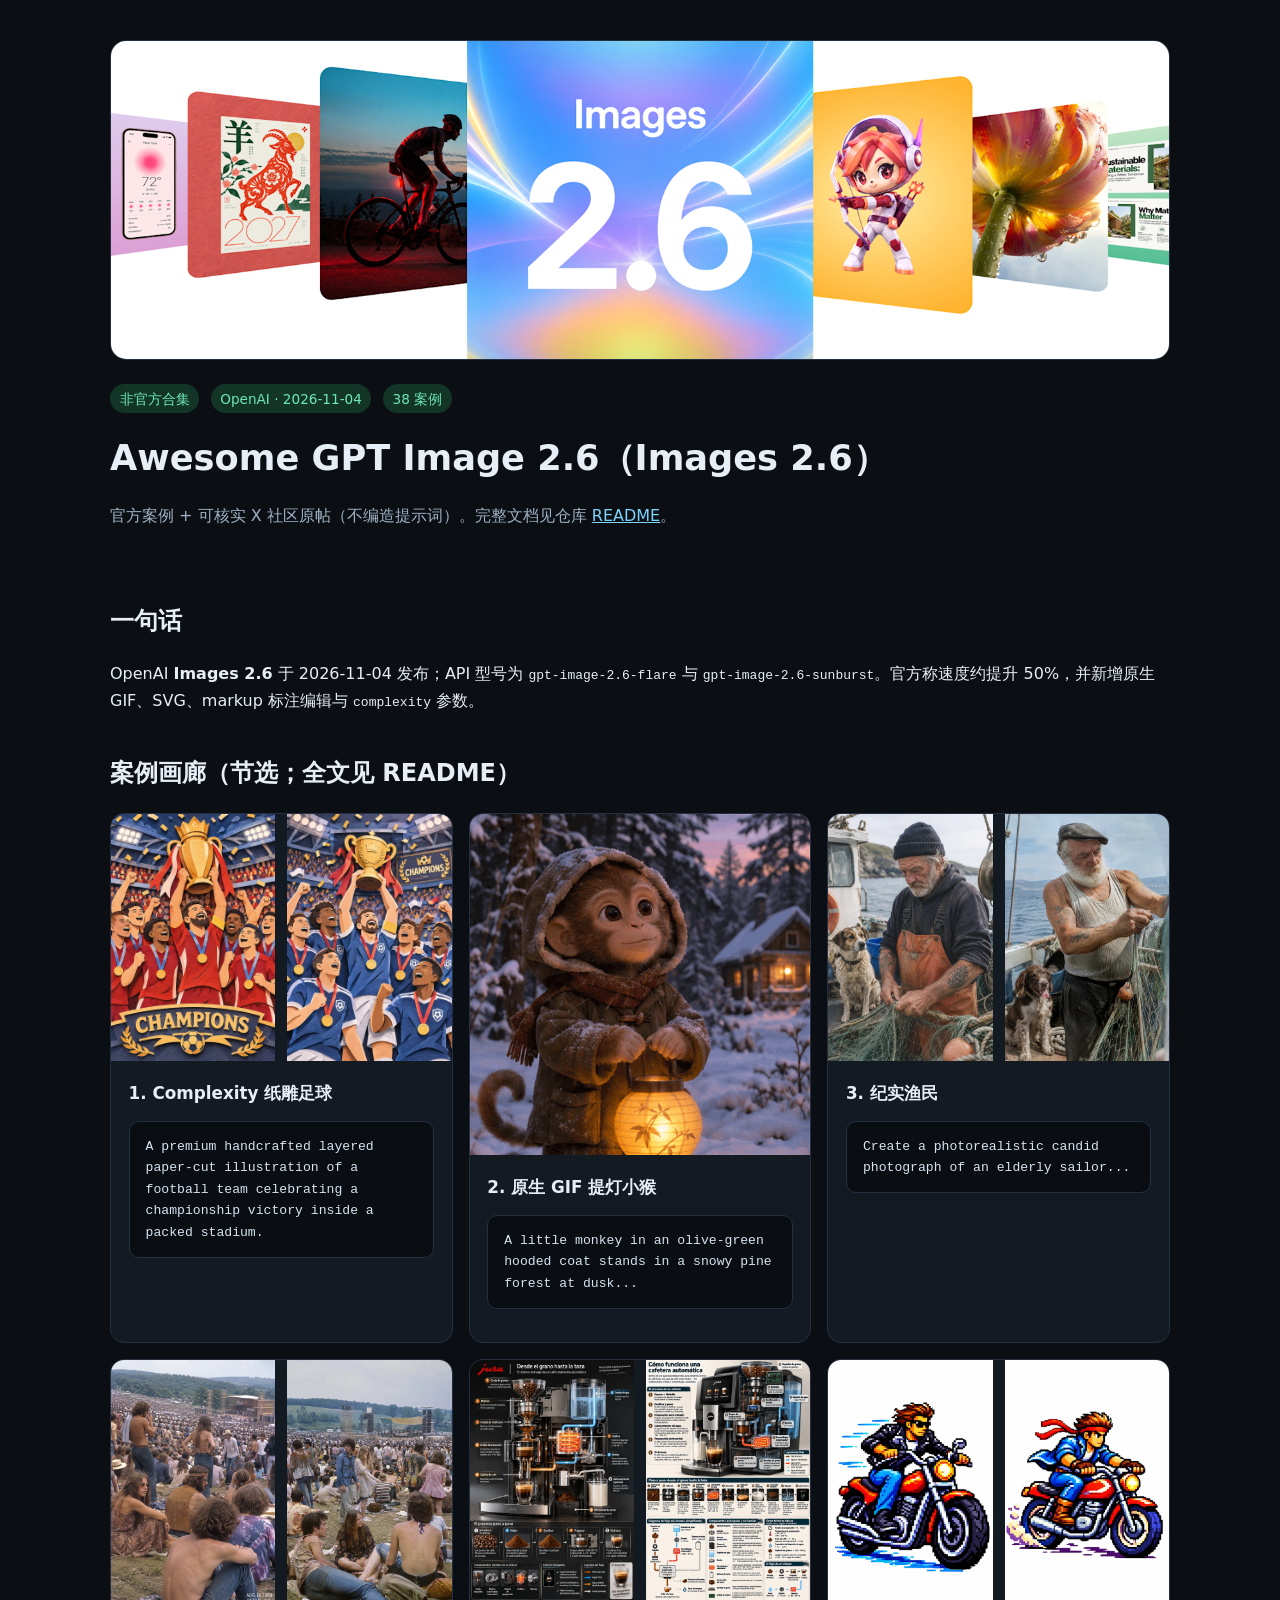
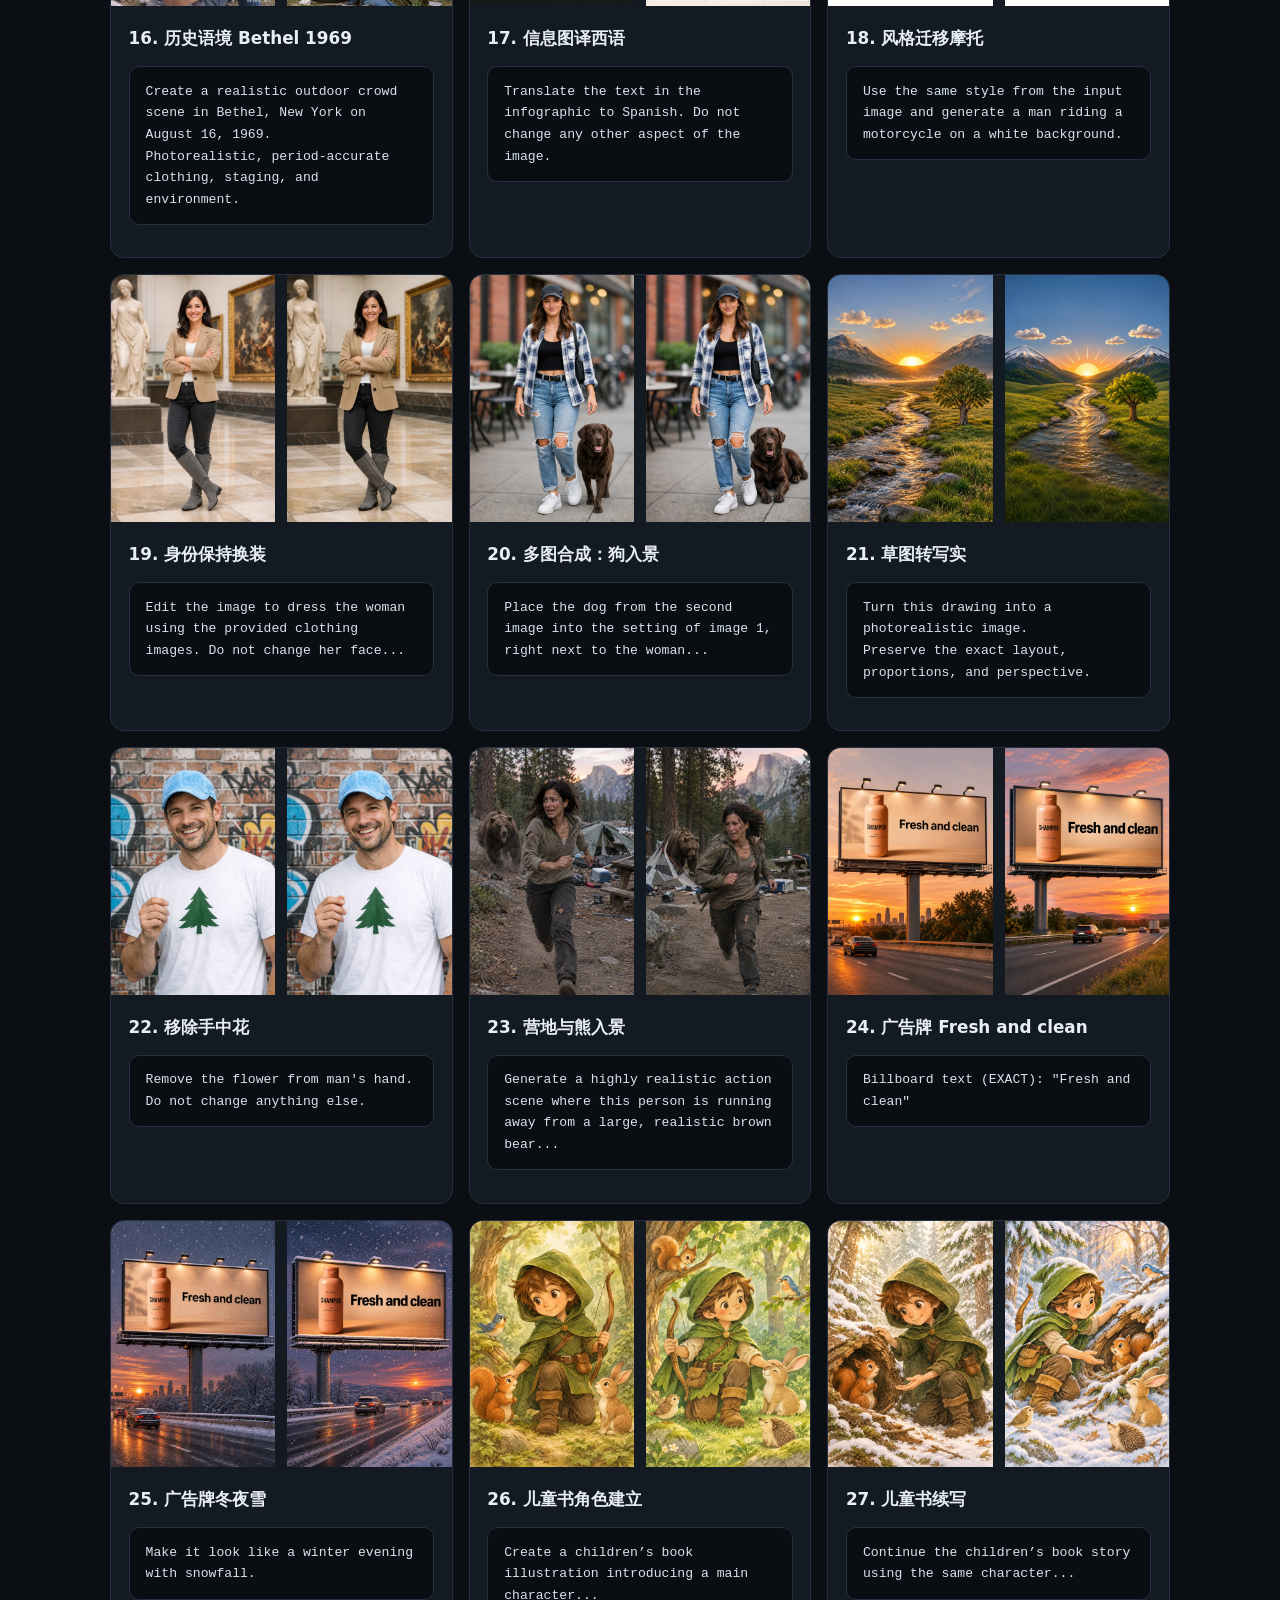
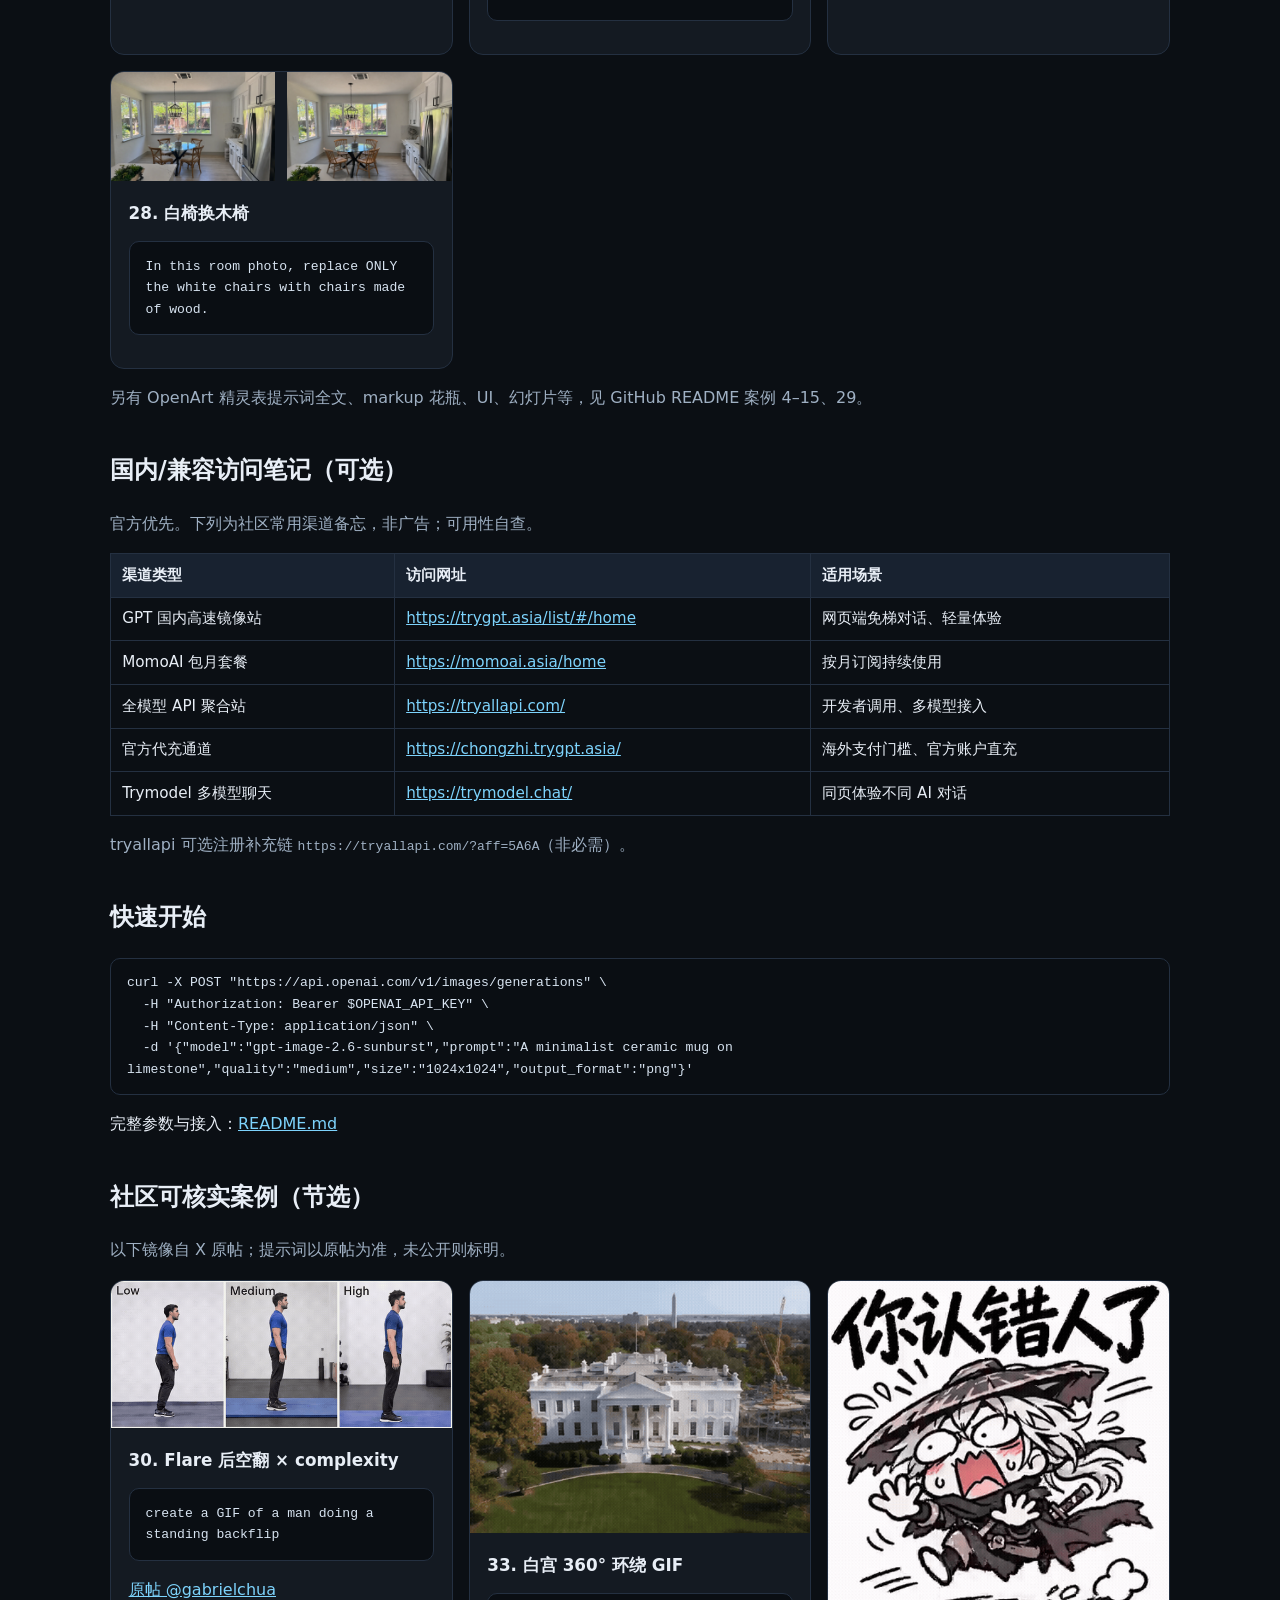
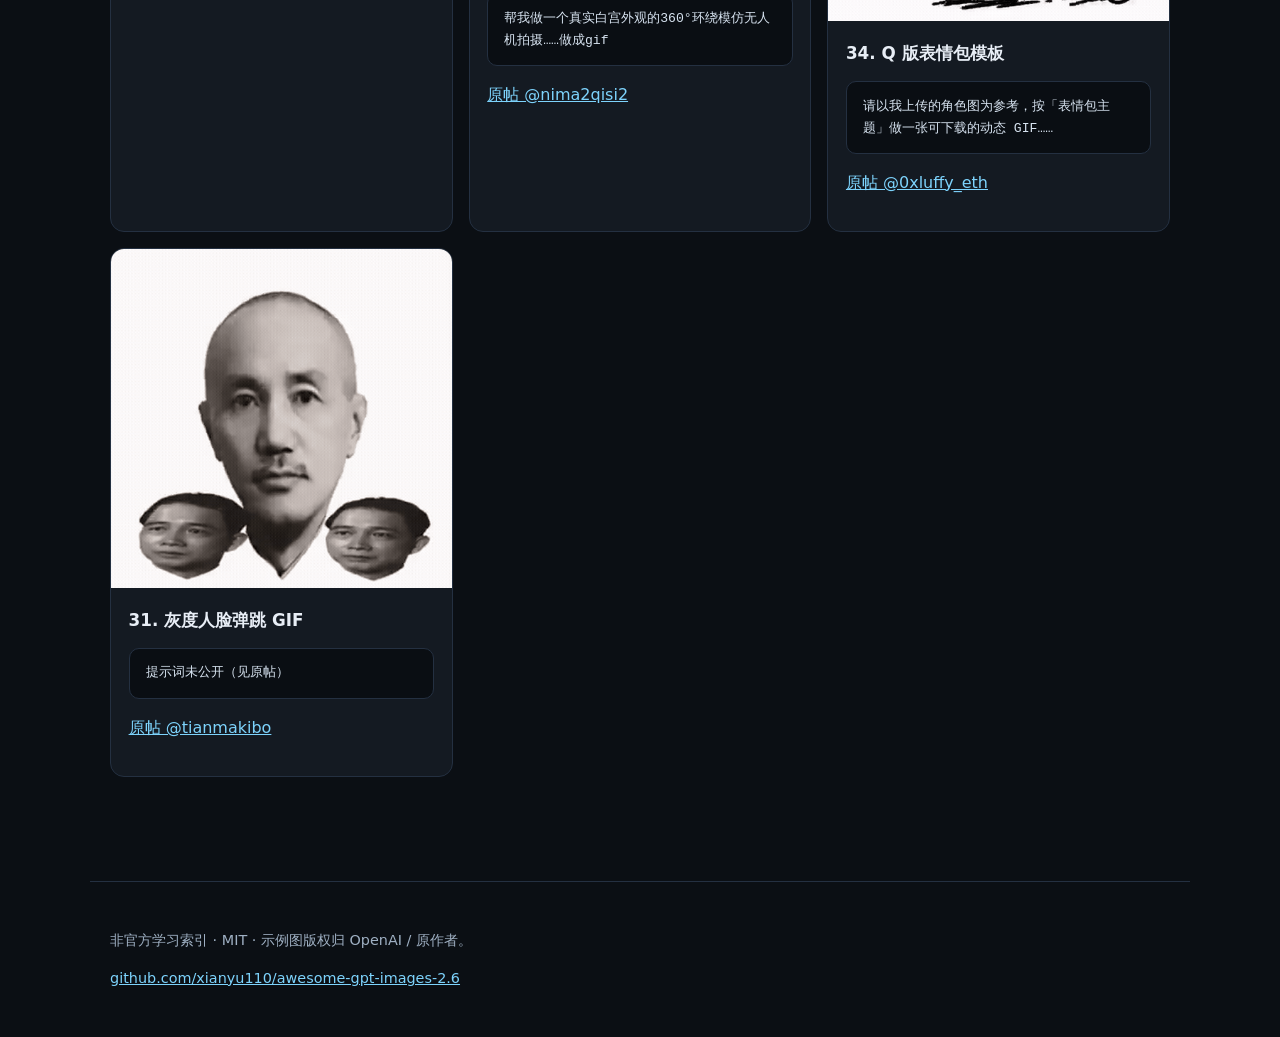
==== commit 1361b306: "docs: 新增 9 条可核实 X 社区 Images 2.6 案例 放宽收录：原帖可核实即可；不编造提示词；标注未公开/需参考图。 含 Flare 后空翻、白宫环绕、夏日花园、表情包模板等。" ====
--- a/docs/index.html
+++ b/docs/index.html
@@ -37,10 +37,10 @@
     <p>
       <span class="badge">非官方合集</span>
       <span class="badge">OpenAI · 2026-11-04</span>
-      <span class="badge">29 案例</span>
+      <span class="badge">38 案例</span>
     </p>
     <h1>Awesome GPT Image 2.6（Images 2.6）</h1>
-    <p class="muted">仅收录官方明确标注 Images 2.6 / gpt-image-2.6-flare|sunburst 的示例。完整中文文档见仓库 <a href="https://github.com/xianyu110/awesome-gpt-images-2.6">README</a>。</p>
+    <p class="muted">官方案例 + 可核实 X 社区原帖（不编造提示词）。完整文档见仓库 <a href="https://github.com/xianyu110/awesome-gpt-images-2.6">README</a>。</p>
   </header>
   <main>
     <section>
@@ -189,6 +189,45 @@
   -d '{"model":"gpt-image-2.6-sunburst","prompt":"A minimalist ceramic mug on limestone","quality":"medium","size":"1024x1024","output_format":"png"}'</pre>
       <p>完整参数与接入：<a href="https://github.com/xianyu110/awesome-gpt-images-2.6/blob/main/README.md">README.md</a></p>
     </section>
+
+    <section>
+      <h2>社区可核实案例（节选）</h2>
+      <p class="muted">以下镜像自 X 原帖；提示词以原帖为准，未公开则标明。</p>
+      <div class="grid">
+        <article class="card">
+          <img src="images/community-gabrielchua-backflip.gif" alt=""/>
+          <div class="body">
+            <h3>30. Flare 后空翻 × complexity</h3>
+            <pre>create a GIF of a man doing a standing backflip</pre>
+            <p class="muted"><a href="https://x.com/gabrielchua/status/2118135343354720648">原帖 @gabrielchua</a></p>
+          </div>
+        </article>
+        <article class="card">
+          <img src="images/community-nima-whitehouse-1.gif" alt=""/>
+          <div class="body">
+            <h3>33. 白宫 360° 环绕 GIF</h3>
+            <pre>帮我做一个真实白宫外观的360°环绕模仿无人机拍摄……做成gif</pre>
+            <p class="muted"><a href="https://x.com/nima2qisi2/status/2118295936606798006">原帖 @nima2qisi2</a></p>
+          </div>
+        </article>
+        <article class="card">
+          <img src="images/community-luffy-sticker-1.gif" alt=""/>
+          <div class="body">
+            <h3>34. Q 版表情包模板</h3>
+            <pre>请以我上传的角色图为参考，按「表情包主题」做一张可下载的动态 GIF……</pre>
+            <p class="muted"><a href="https://x.com/0xluffy_eth/status/2118235544459387112">原帖 @0xluffy_eth</a></p>
+          </div>
+        </article>
+        <article class="card">
+          <img src="images/community-tianmakibo-faces.gif" alt=""/>
+          <div class="body">
+            <h3>31. 灰度人脸弹跳 GIF</h3>
+            <pre>提示词未公开（见原帖）</pre>
+            <p class="muted"><a href="https://x.com/tianmakibo/status/2118263296520519786">原帖 @tianmakibo</a></p>
+          </div>
+        </article>
+      </div>
+    </section>
   </main>
   <footer>
     <p>非官方学习索引 · MIT · 示例图版权归 OpenAI / 原作者。</p>
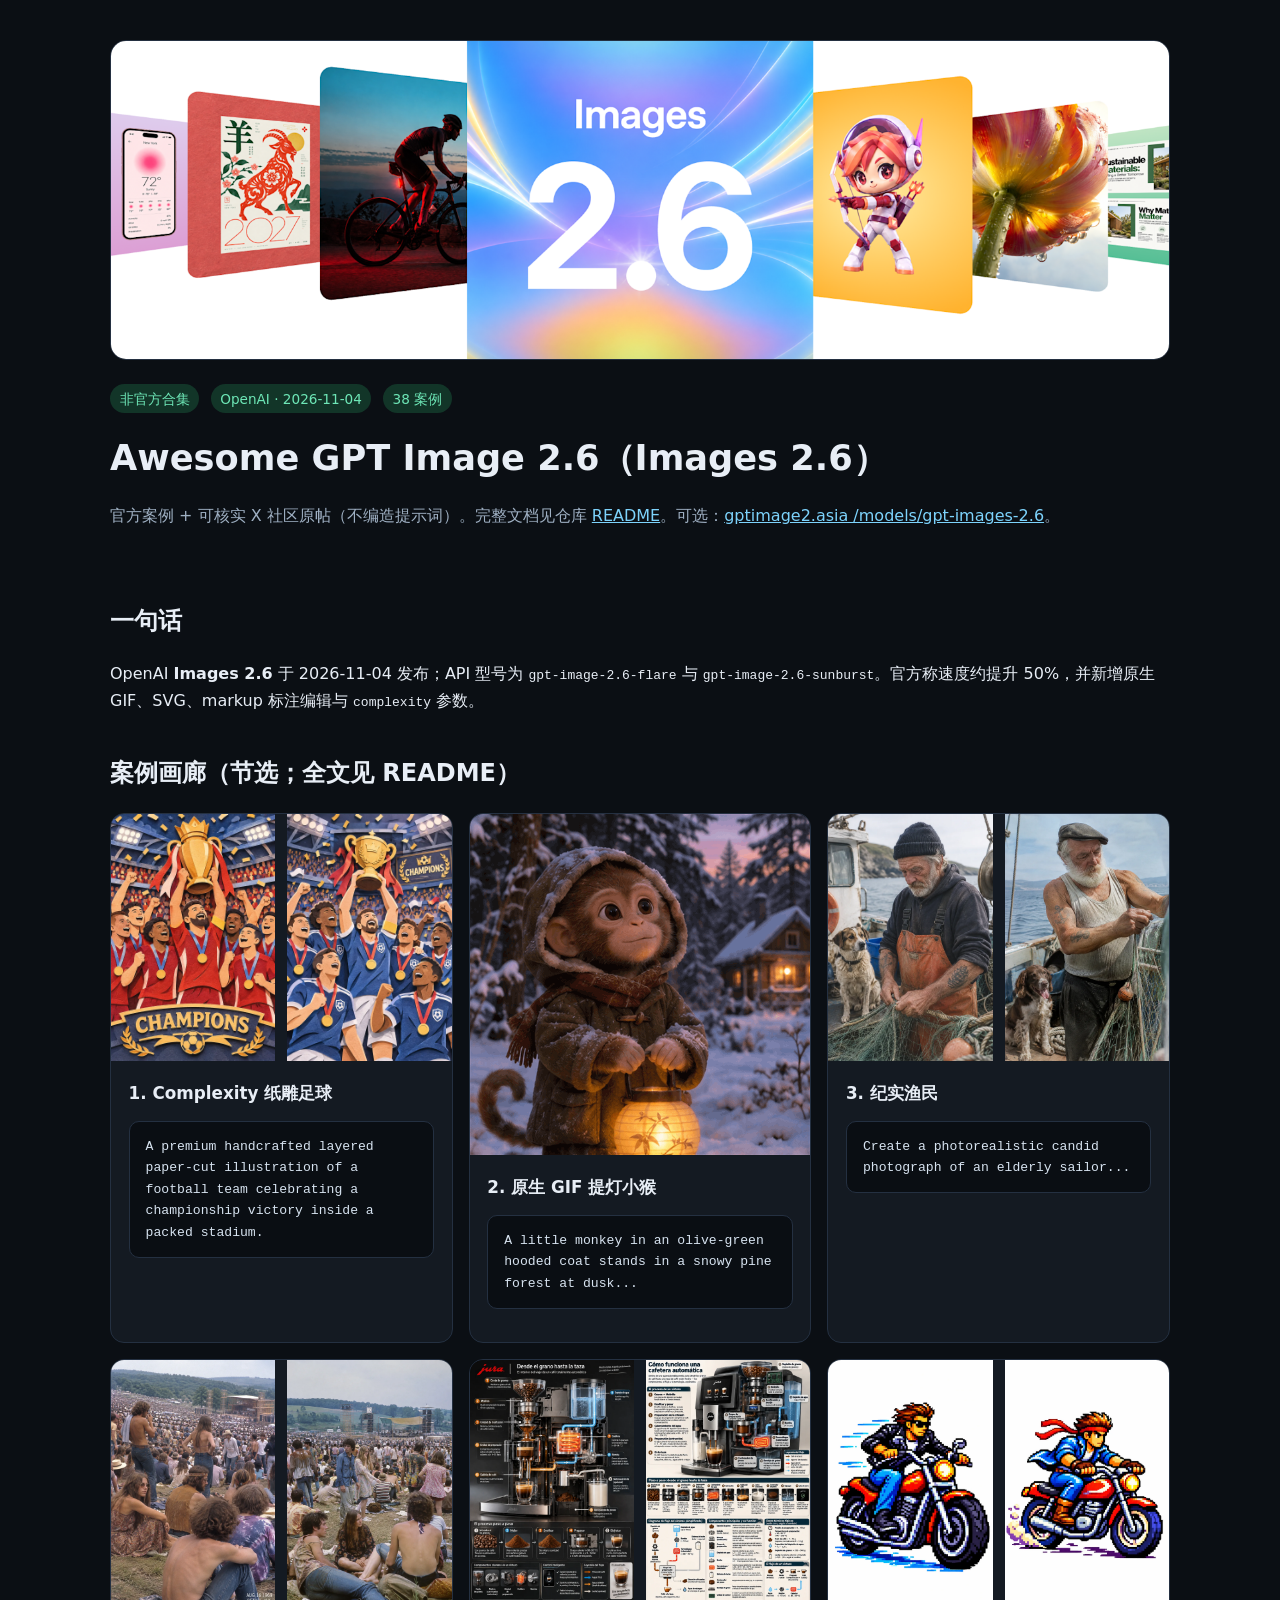
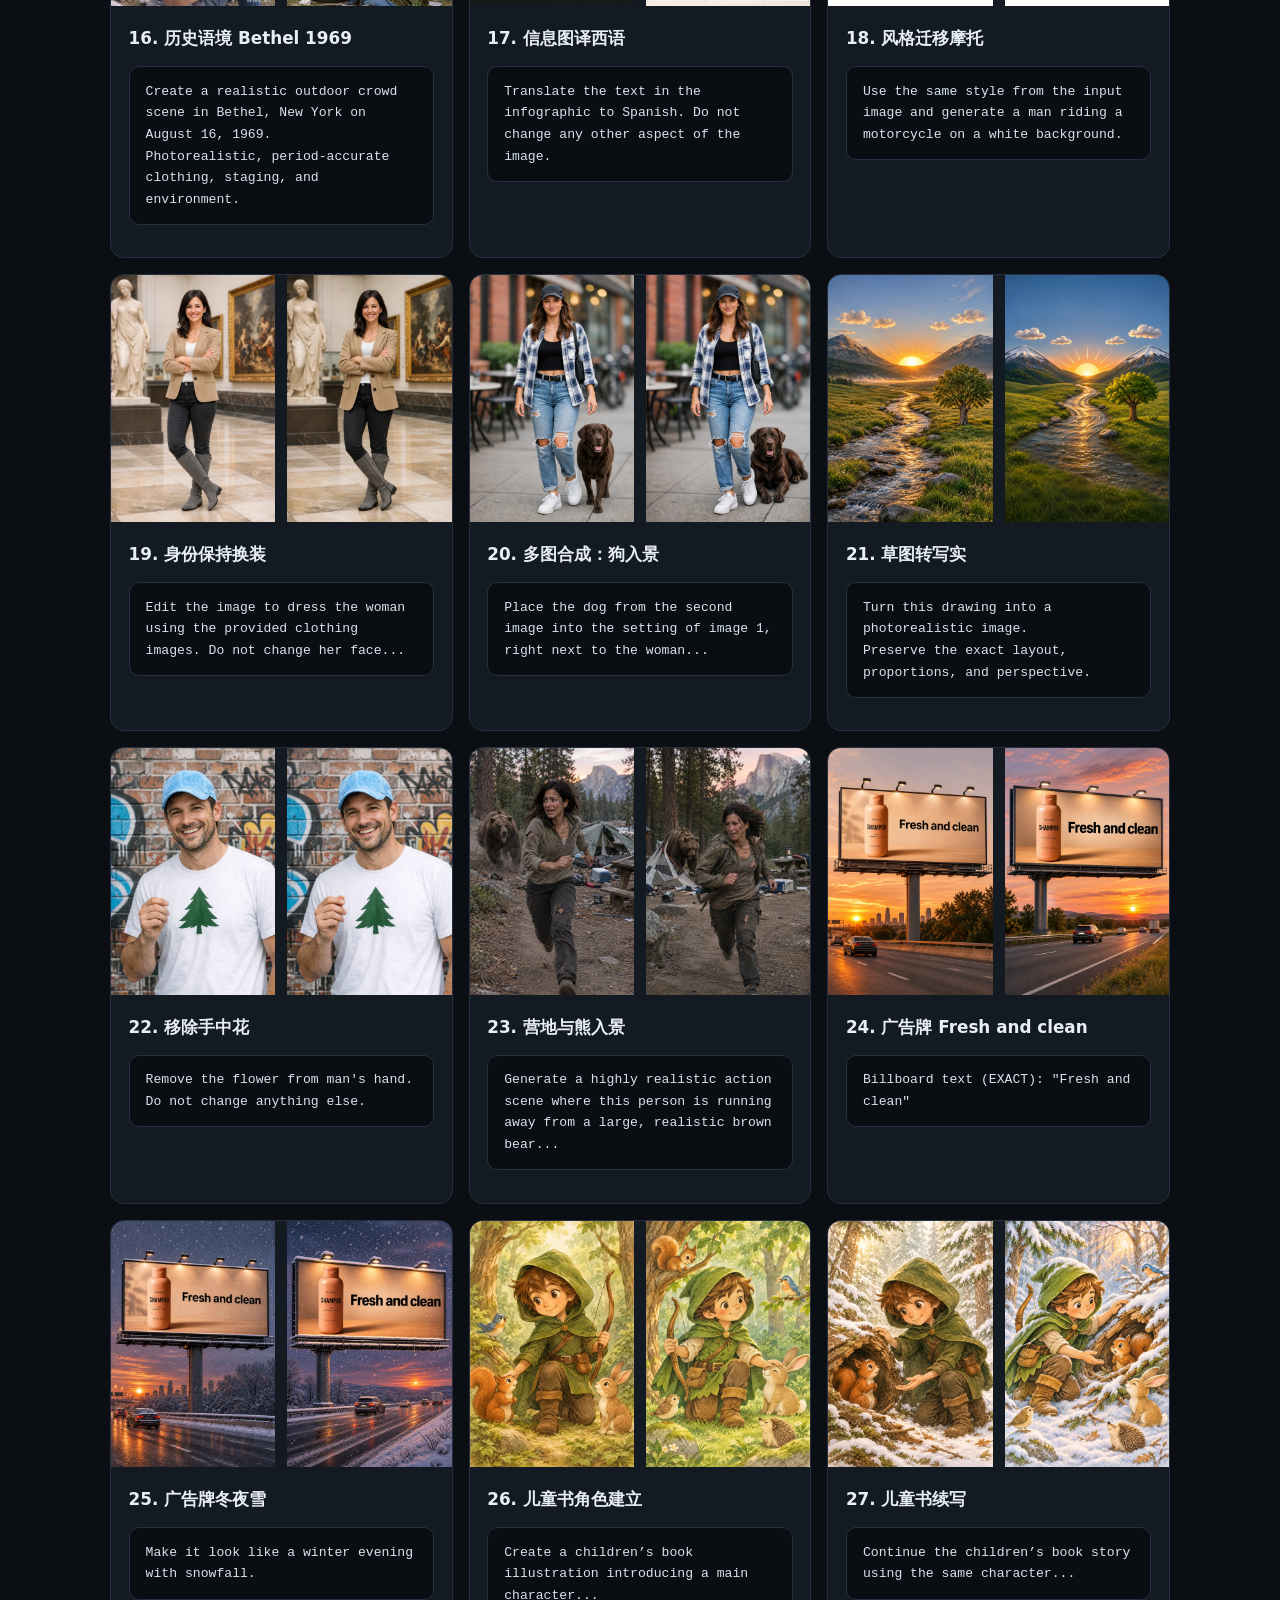
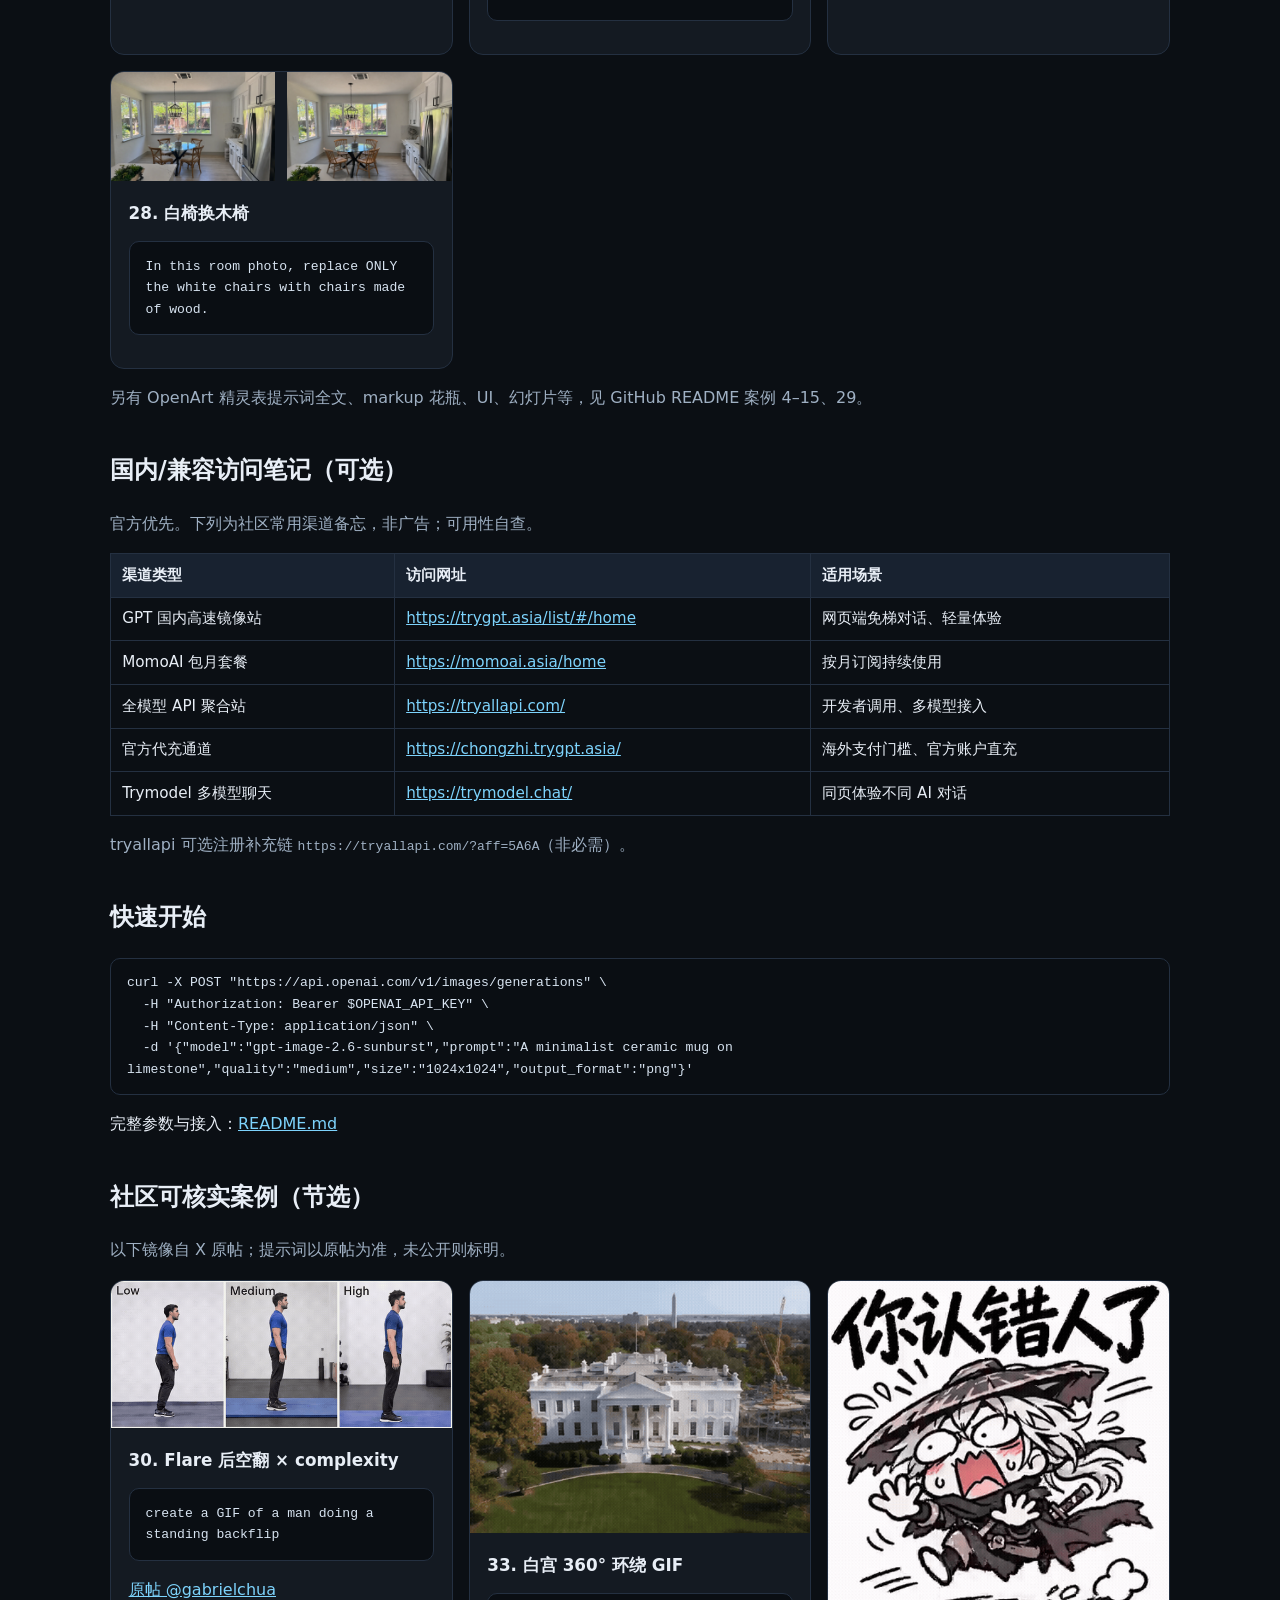
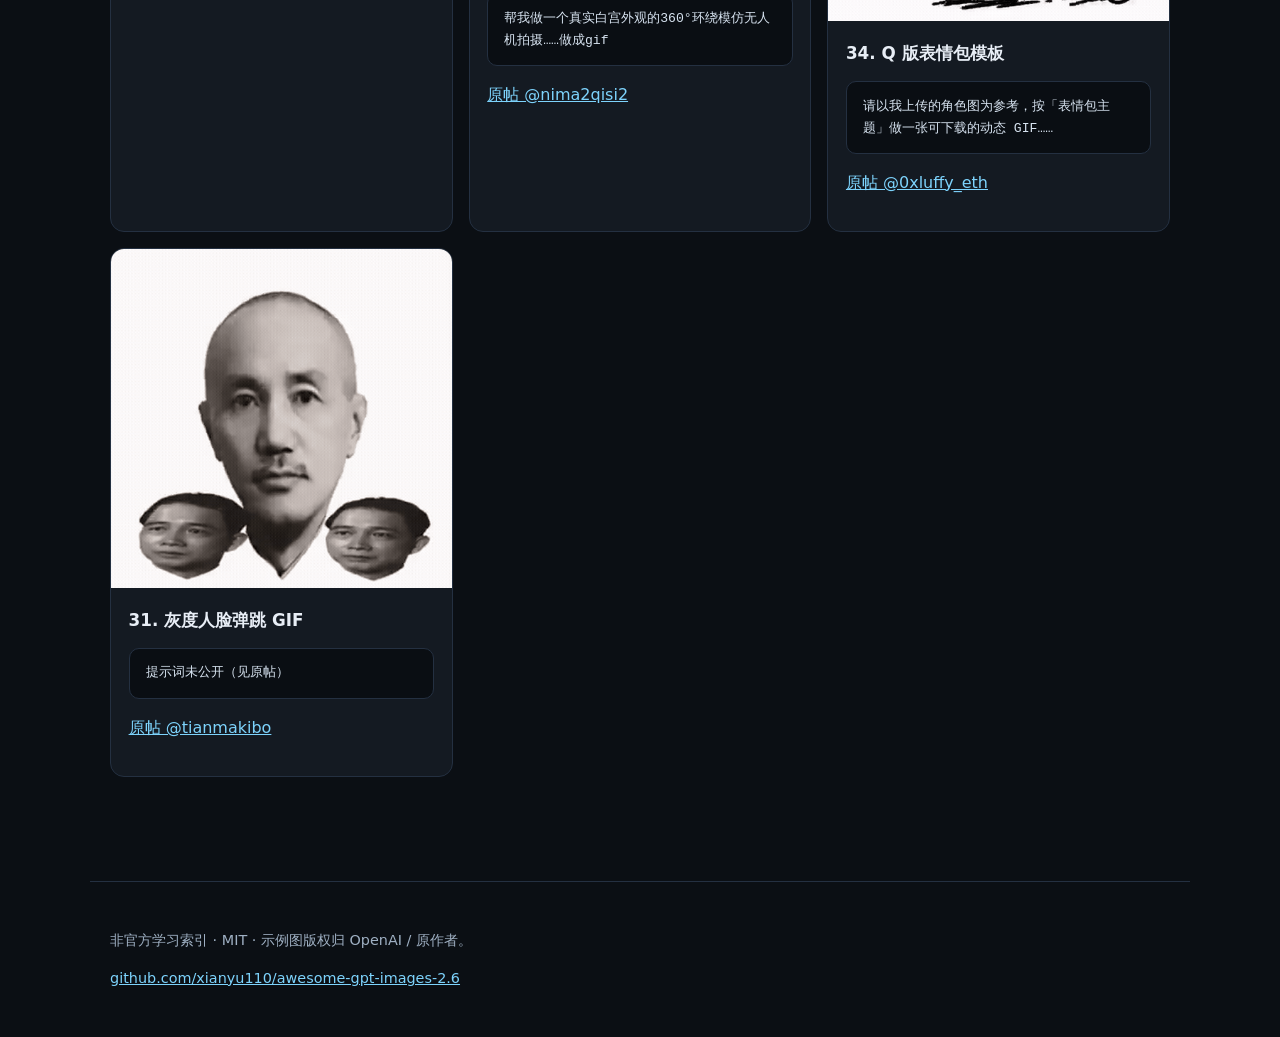
==== commit e2ad51d7: "docs: 补充 gptimage2.asia Images 2.6 轻入口" ====
--- a/docs/index.html
+++ b/docs/index.html
@@ -40,7 +40,7 @@
       <span class="badge">38 案例</span>
     </p>
     <h1>Awesome GPT Image 2.6（Images 2.6）</h1>
-    <p class="muted">官方案例 + 可核实 X 社区原帖（不编造提示词）。完整文档见仓库 <a href="https://github.com/xianyu110/awesome-gpt-images-2.6">README</a>。</p>
+    <p class="muted">官方案例 + 可核实 X 社区原帖（不编造提示词）。完整文档见仓库 <a href="https://github.com/xianyu110/awesome-gpt-images-2.6">README</a>。可选：<a href="https://gptimage2.asia/models/gpt-images-2.6">gptimage2.asia /models/gpt-images-2.6</a>。</p>
   </header>
   <main>
     <section>
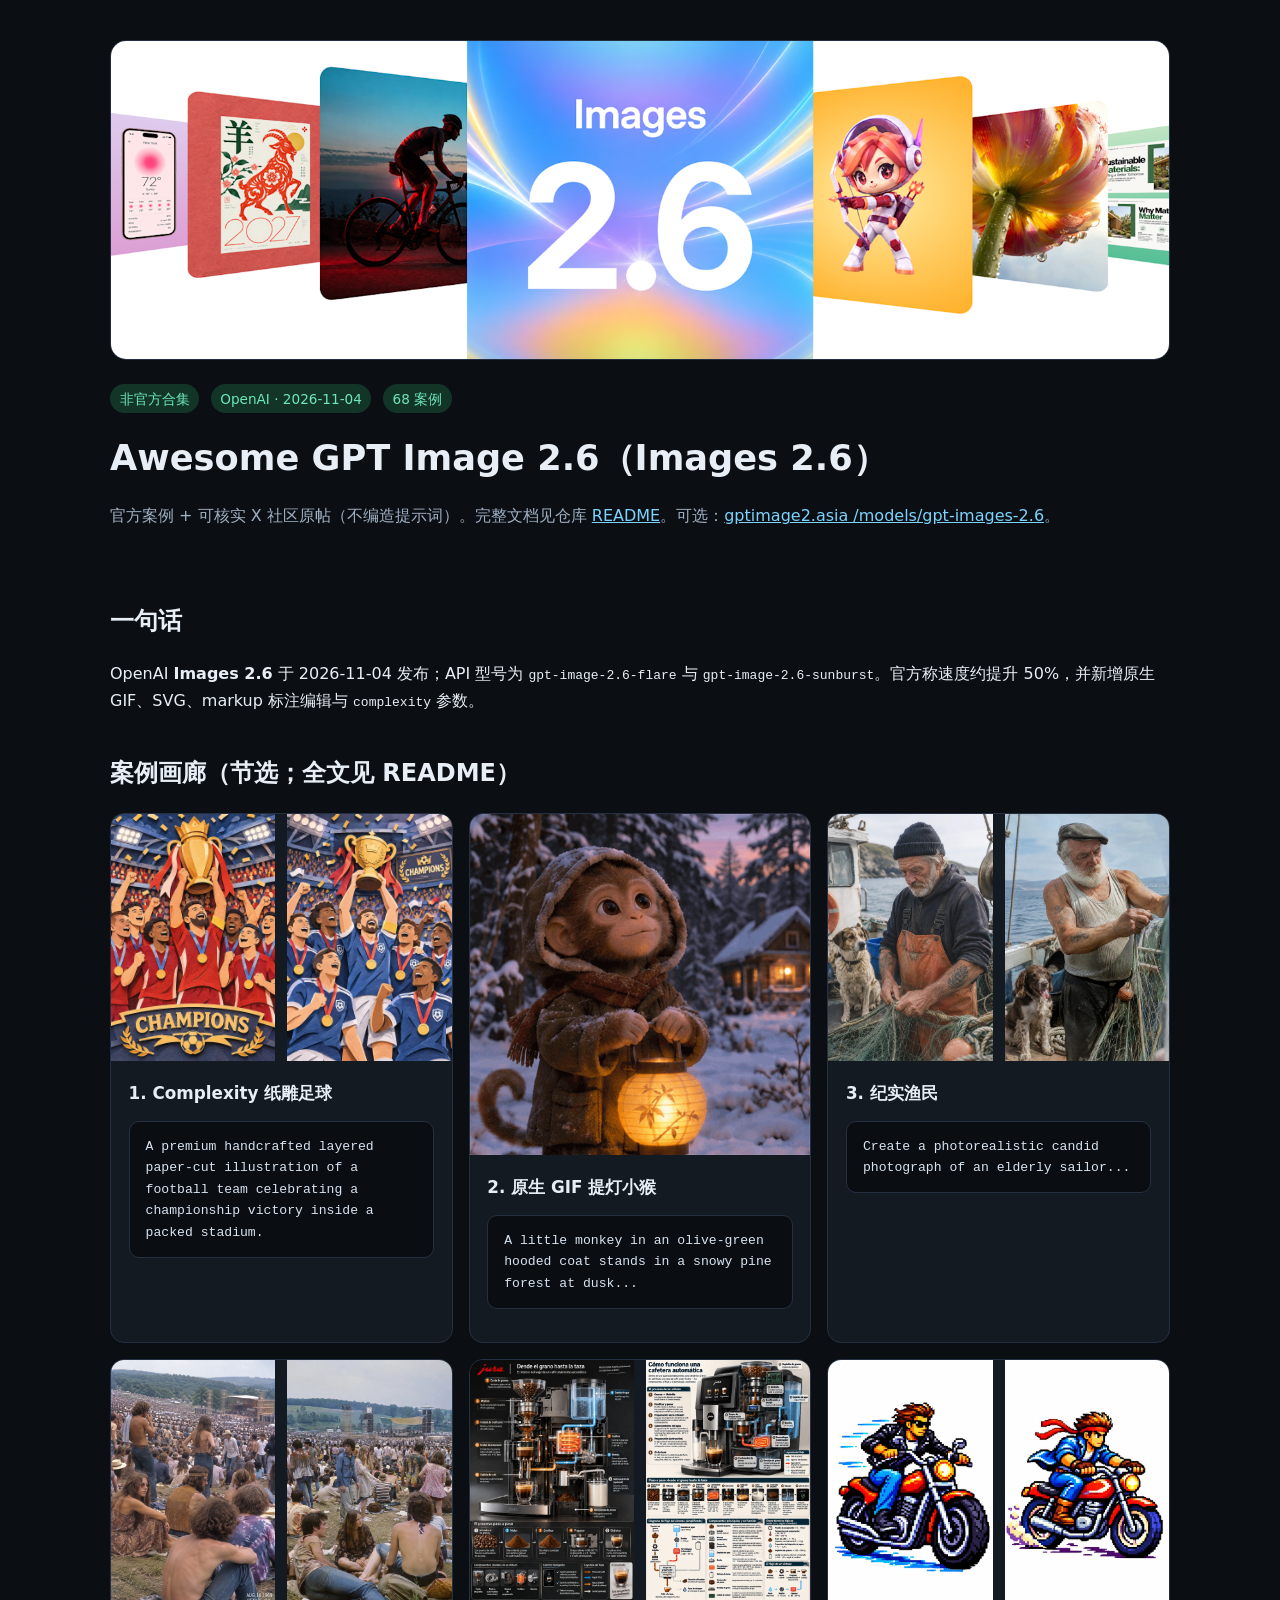
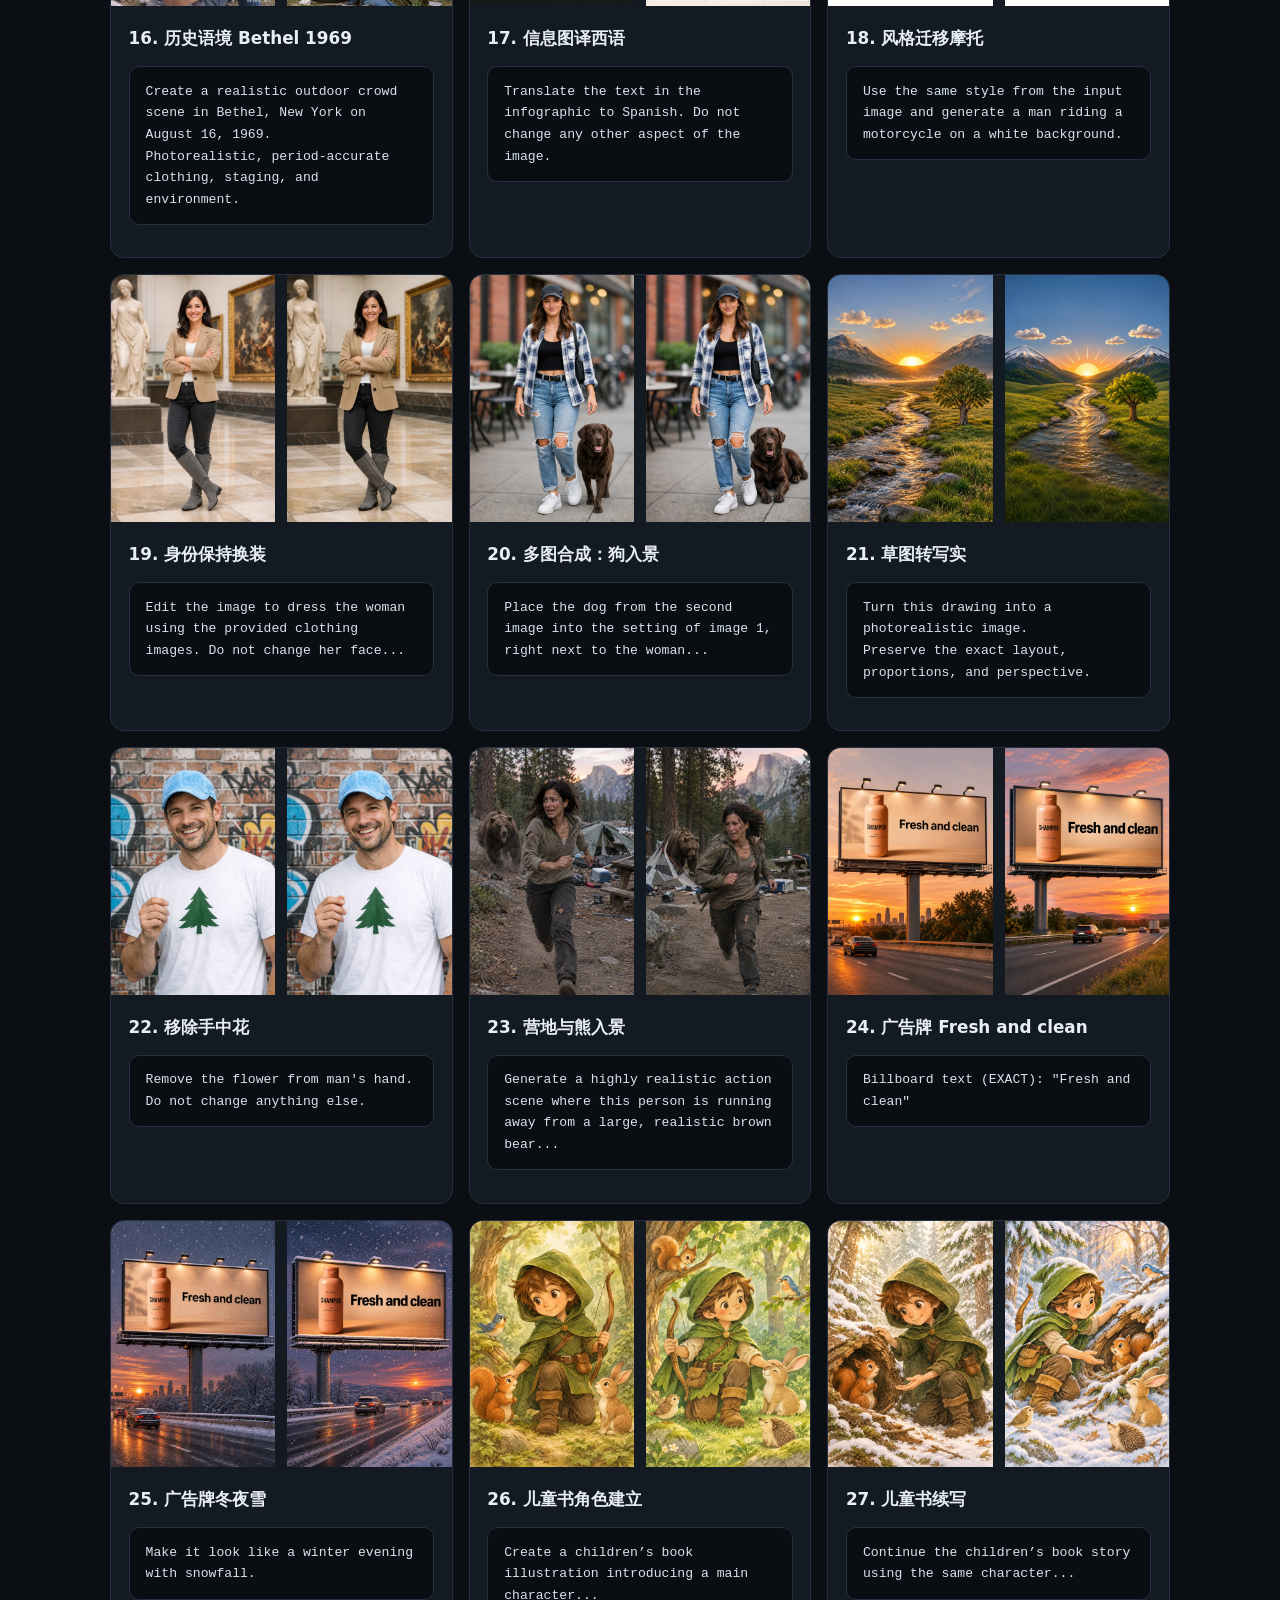
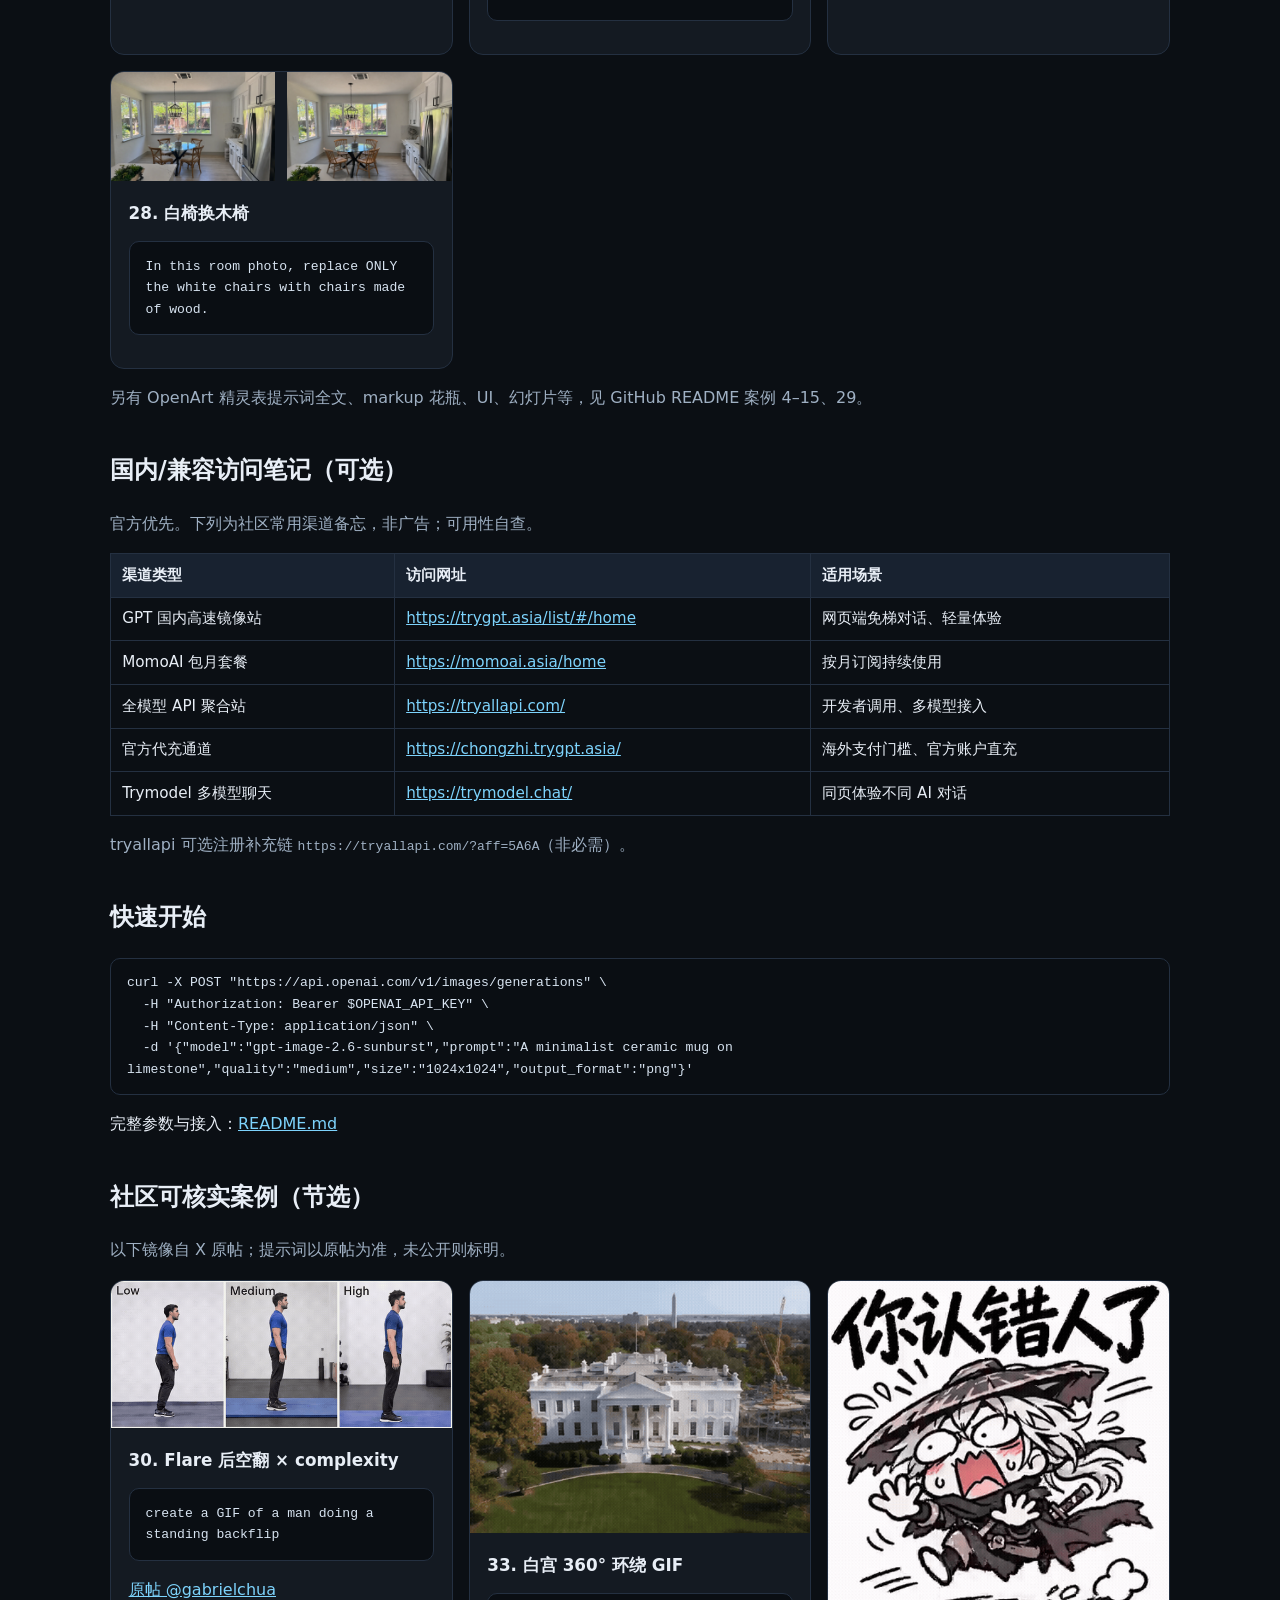
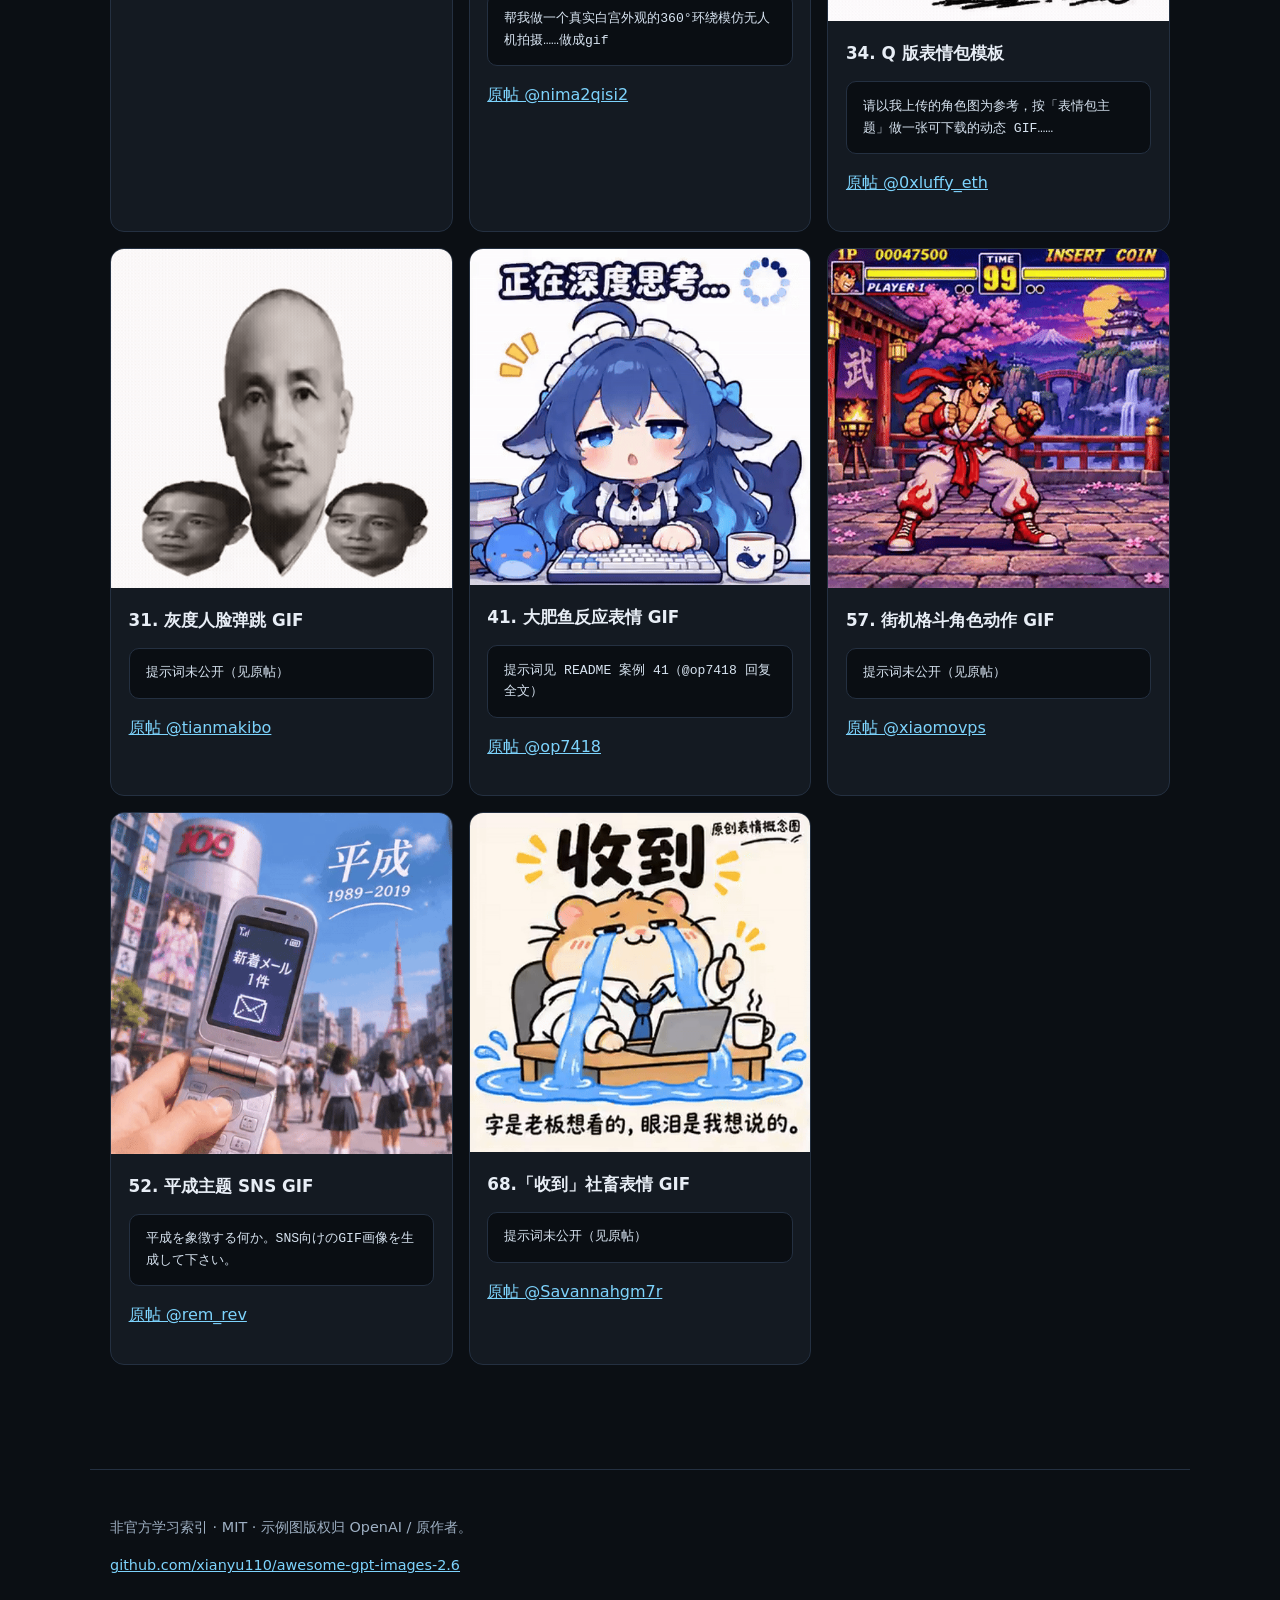
==== commit 6641dc89: "docs: 新增 30 条可核实 X 社区 Images 2.6 案例（39–68） 覆盖 GIF/精灵表/markup/参考图/街机动作等原帖；提示词未公开处已标注。 Pages 徽章更新为 68 " ====
--- a/docs/index.html
+++ b/docs/index.html
@@ -37,7 +37,7 @@
     <p>
       <span class="badge">非官方合集</span>
       <span class="badge">OpenAI · 2026-11-04</span>
-      <span class="badge">38 案例</span>
+      <span class="badge">68 案例</span>
     </p>
     <h1>Awesome GPT Image 2.6（Images 2.6）</h1>
     <p class="muted">官方案例 + 可核实 X 社区原帖（不编造提示词）。完整文档见仓库 <a href="https://github.com/xianyu110/awesome-gpt-images-2.6">README</a>。可选：<a href="https://gptimage2.asia/models/gpt-images-2.6">gptimage2.asia /models/gpt-images-2.6</a>。</p>
@@ -226,6 +226,39 @@
             <p class="muted"><a href="https://x.com/tianmakibo/status/2118263296520519786">原帖 @tianmakibo</a></p>
           </div>
         </article>
+
+        <article class="card">
+          <img src="images/community-op7418-1.gif" alt=""/>
+          <div class="body">
+            <h3>41. 大肥鱼反应表情 GIF</h3>
+            <pre>提示词见 README 案例 41（@op7418 回复全文）</pre>
+            <p class="muted"><a href="https://x.com/op7418/status/2118181775688241456">原帖 @op7418</a></p>
+          </div>
+        </article>
+        <article class="card">
+          <img src="images/community-xiaomo-1.gif" alt=""/>
+          <div class="body">
+            <h3>57. 街机格斗角色动作 GIF</h3>
+            <pre>提示词未公开（见原帖）</pre>
+            <p class="muted"><a href="https://x.com/xiaomovps/status/2118274032227471705">原帖 @xiaomovps</a></p>
+          </div>
+        </article>
+        <article class="card">
+          <img src="images/community-heisei.gif" alt=""/>
+          <div class="body">
+            <h3>52. 平成主题 SNS GIF</h3>
+            <pre>平成を象徴する何か。SNS向けのGIF画像を生成して下さい。</pre>
+            <p class="muted"><a href="https://x.com/rem_rev/status/2118252486360498485">原帖 @rem_rev</a></p>
+          </div>
+        </article>
+        <article class="card">
+          <img src="images/community-savannah.gif" alt=""/>
+          <div class="body">
+            <h3>68.「收到」社畜表情 GIF</h3>
+            <pre>提示词未公开（见原帖）</pre>
+            <p class="muted"><a href="https://x.com/Savannahgm7r/status/2118253296632967463">原帖 @Savannahgm7r</a></p>
+          </div>
+        </article>
       </div>
     </section>
   </main>
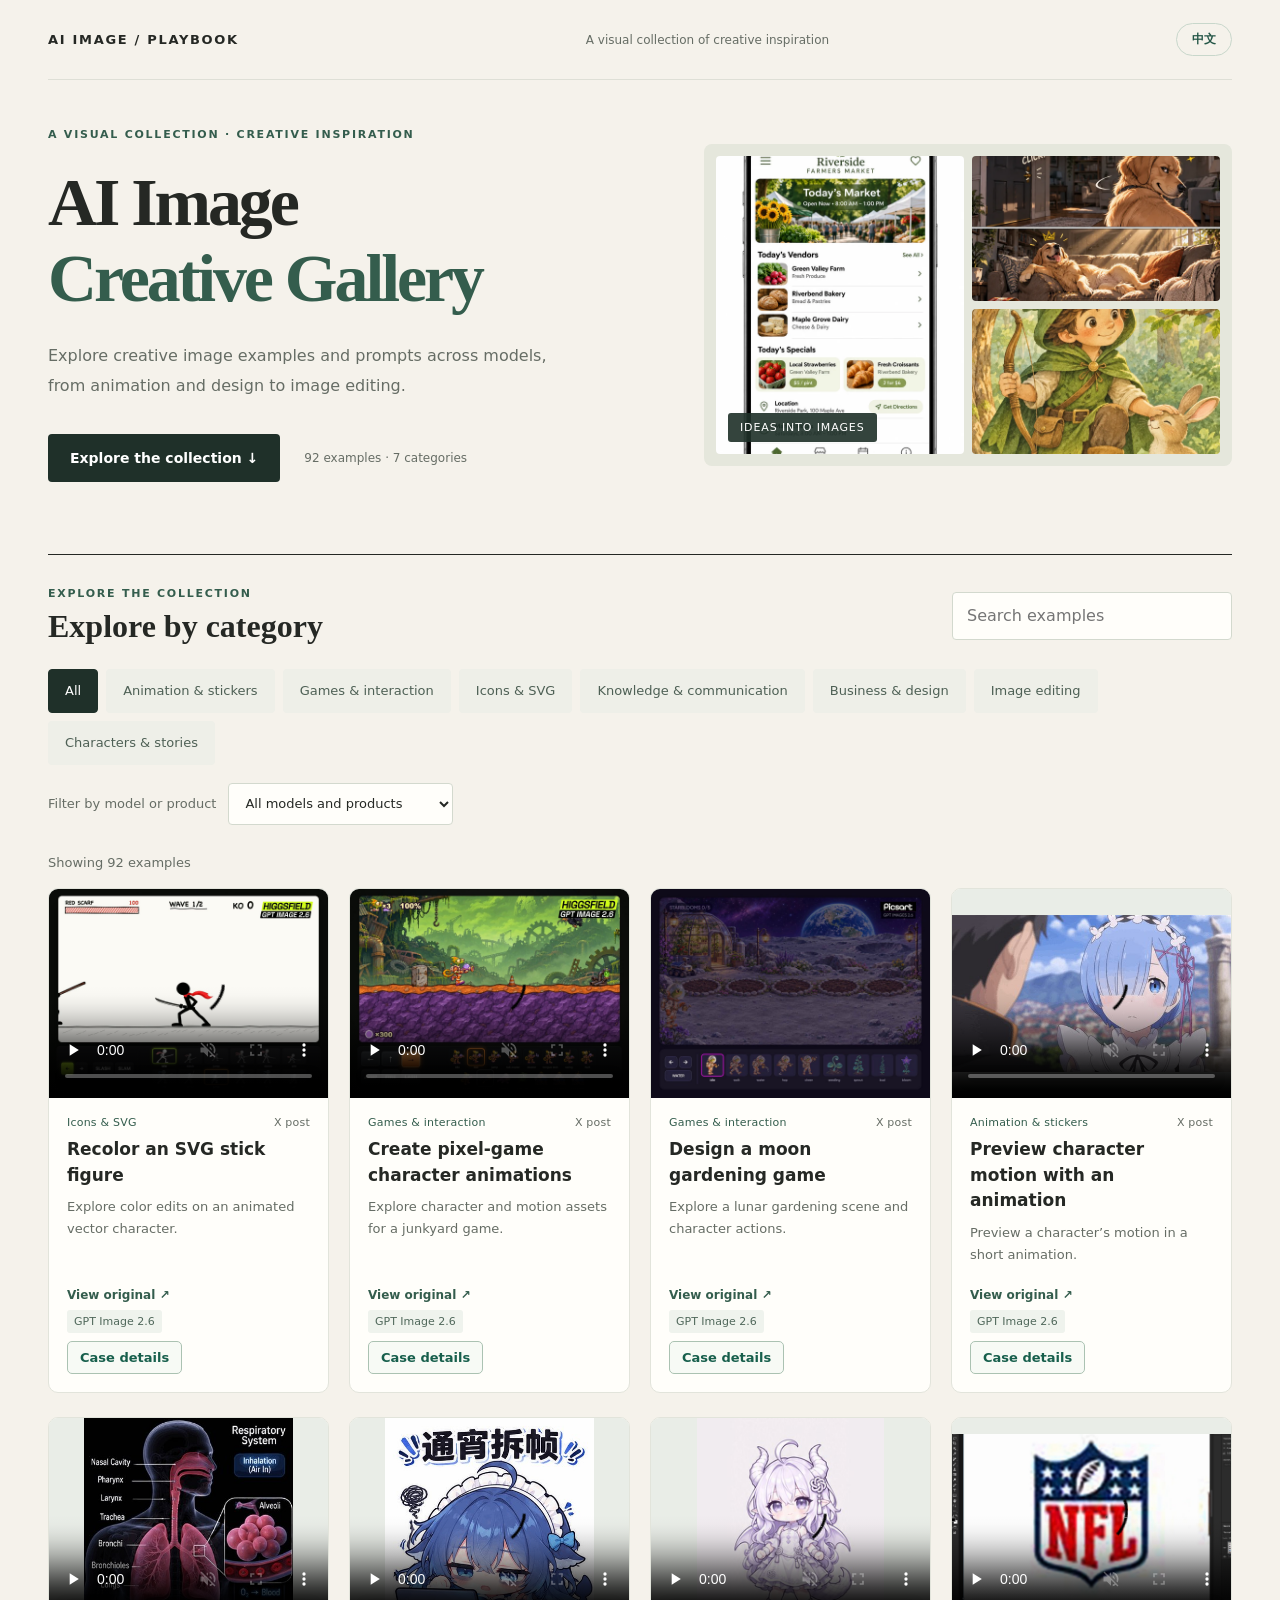
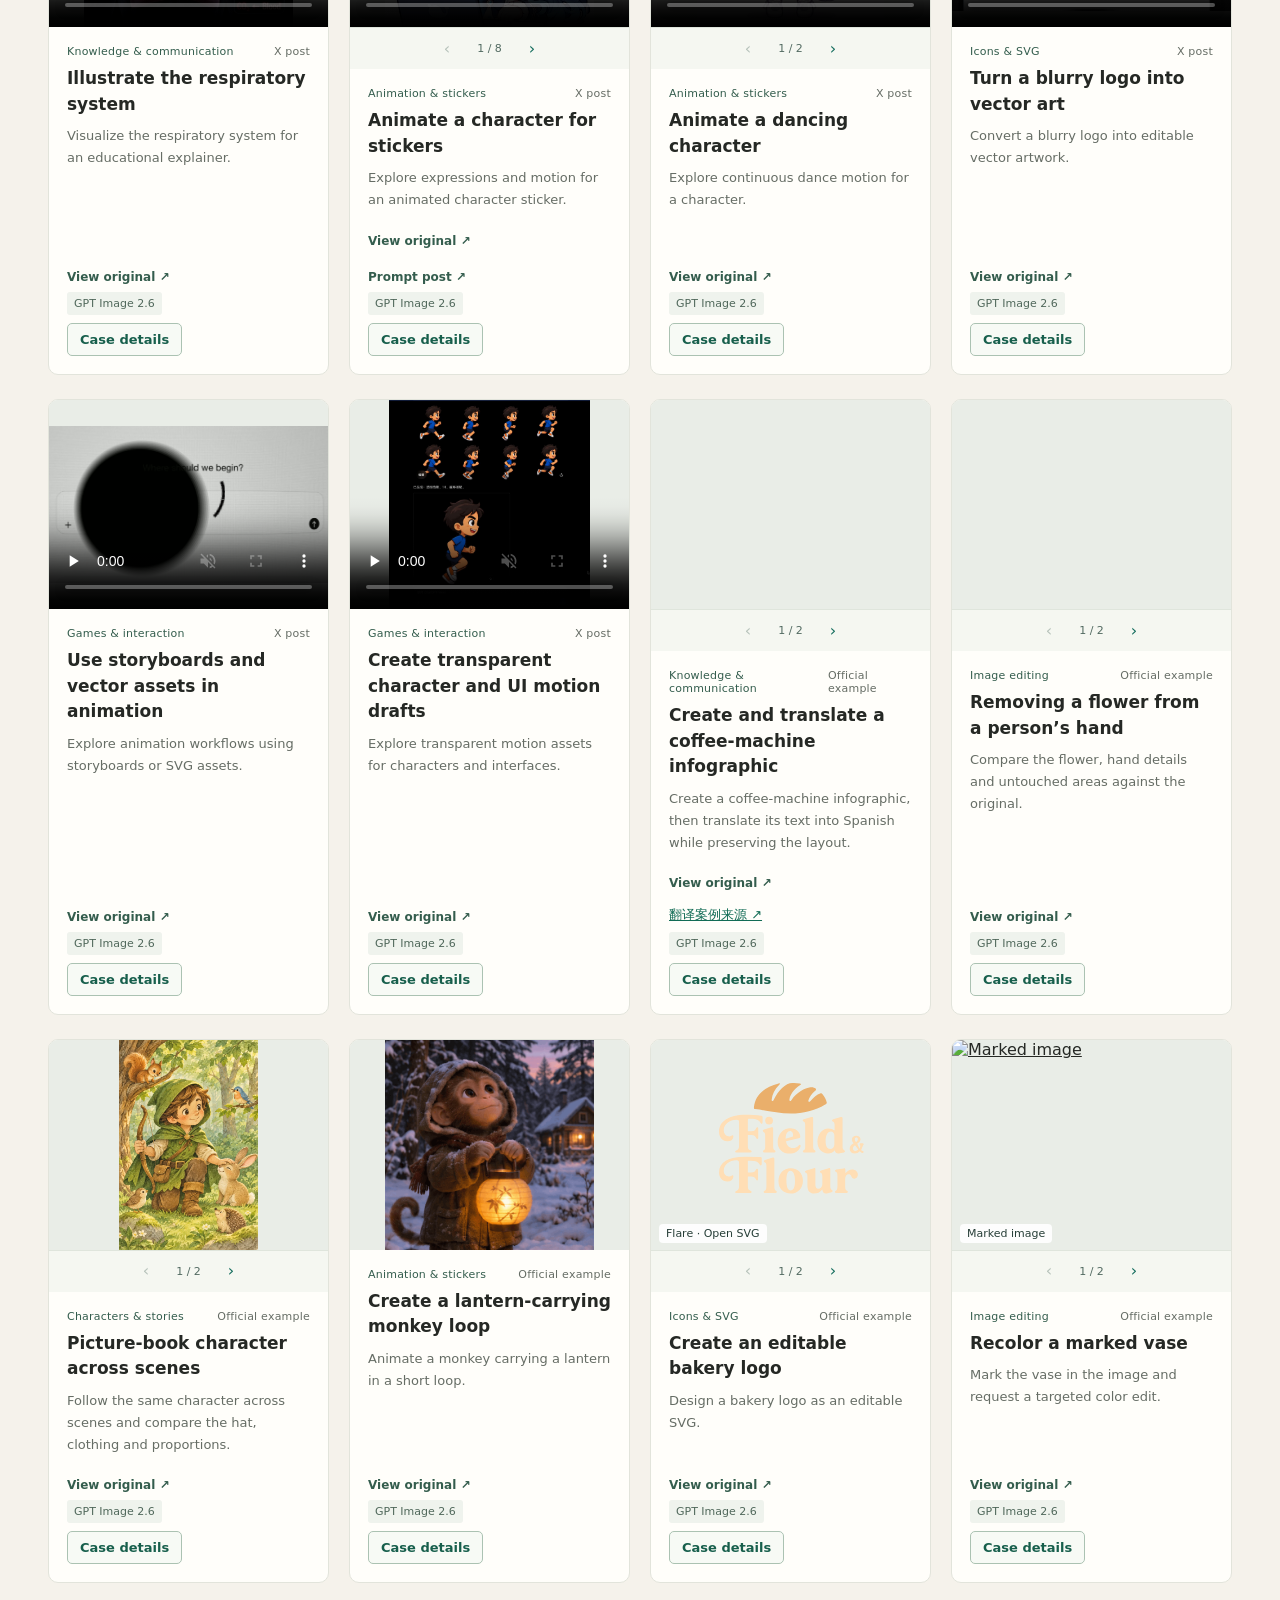
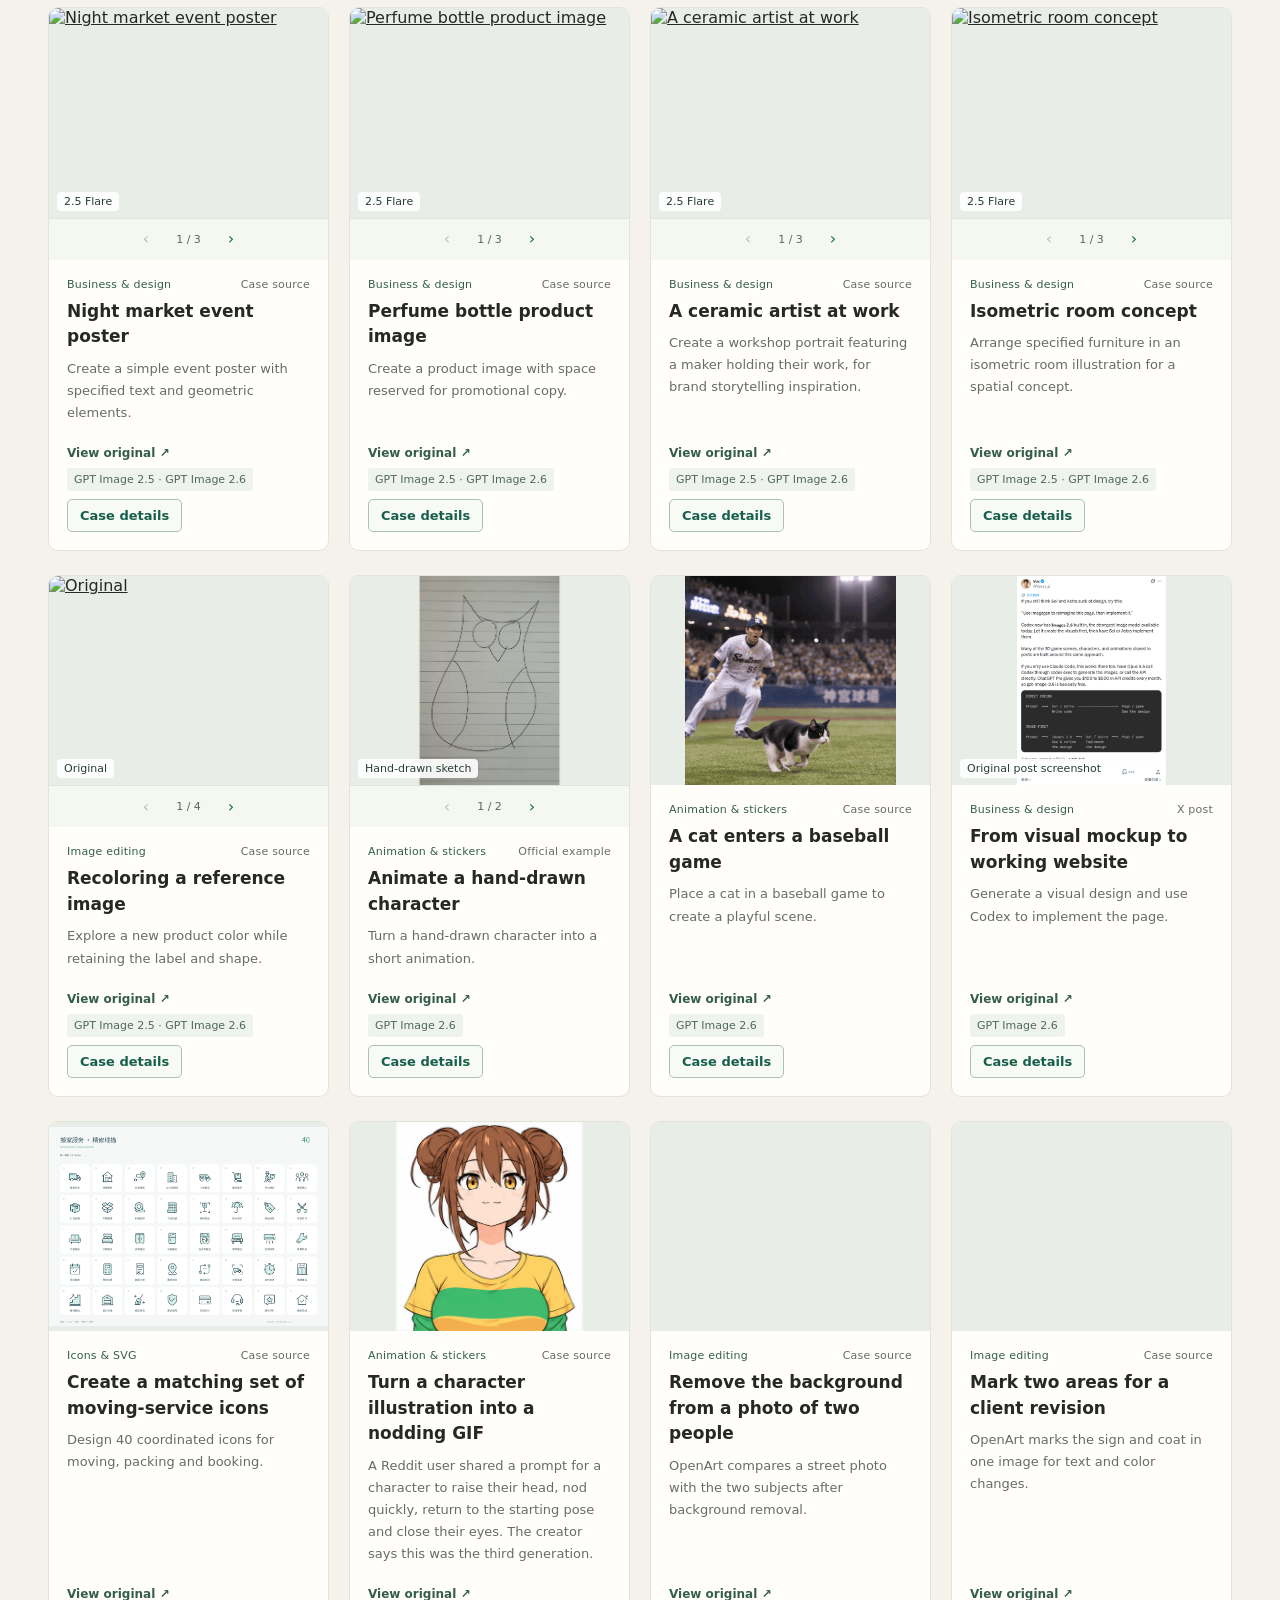
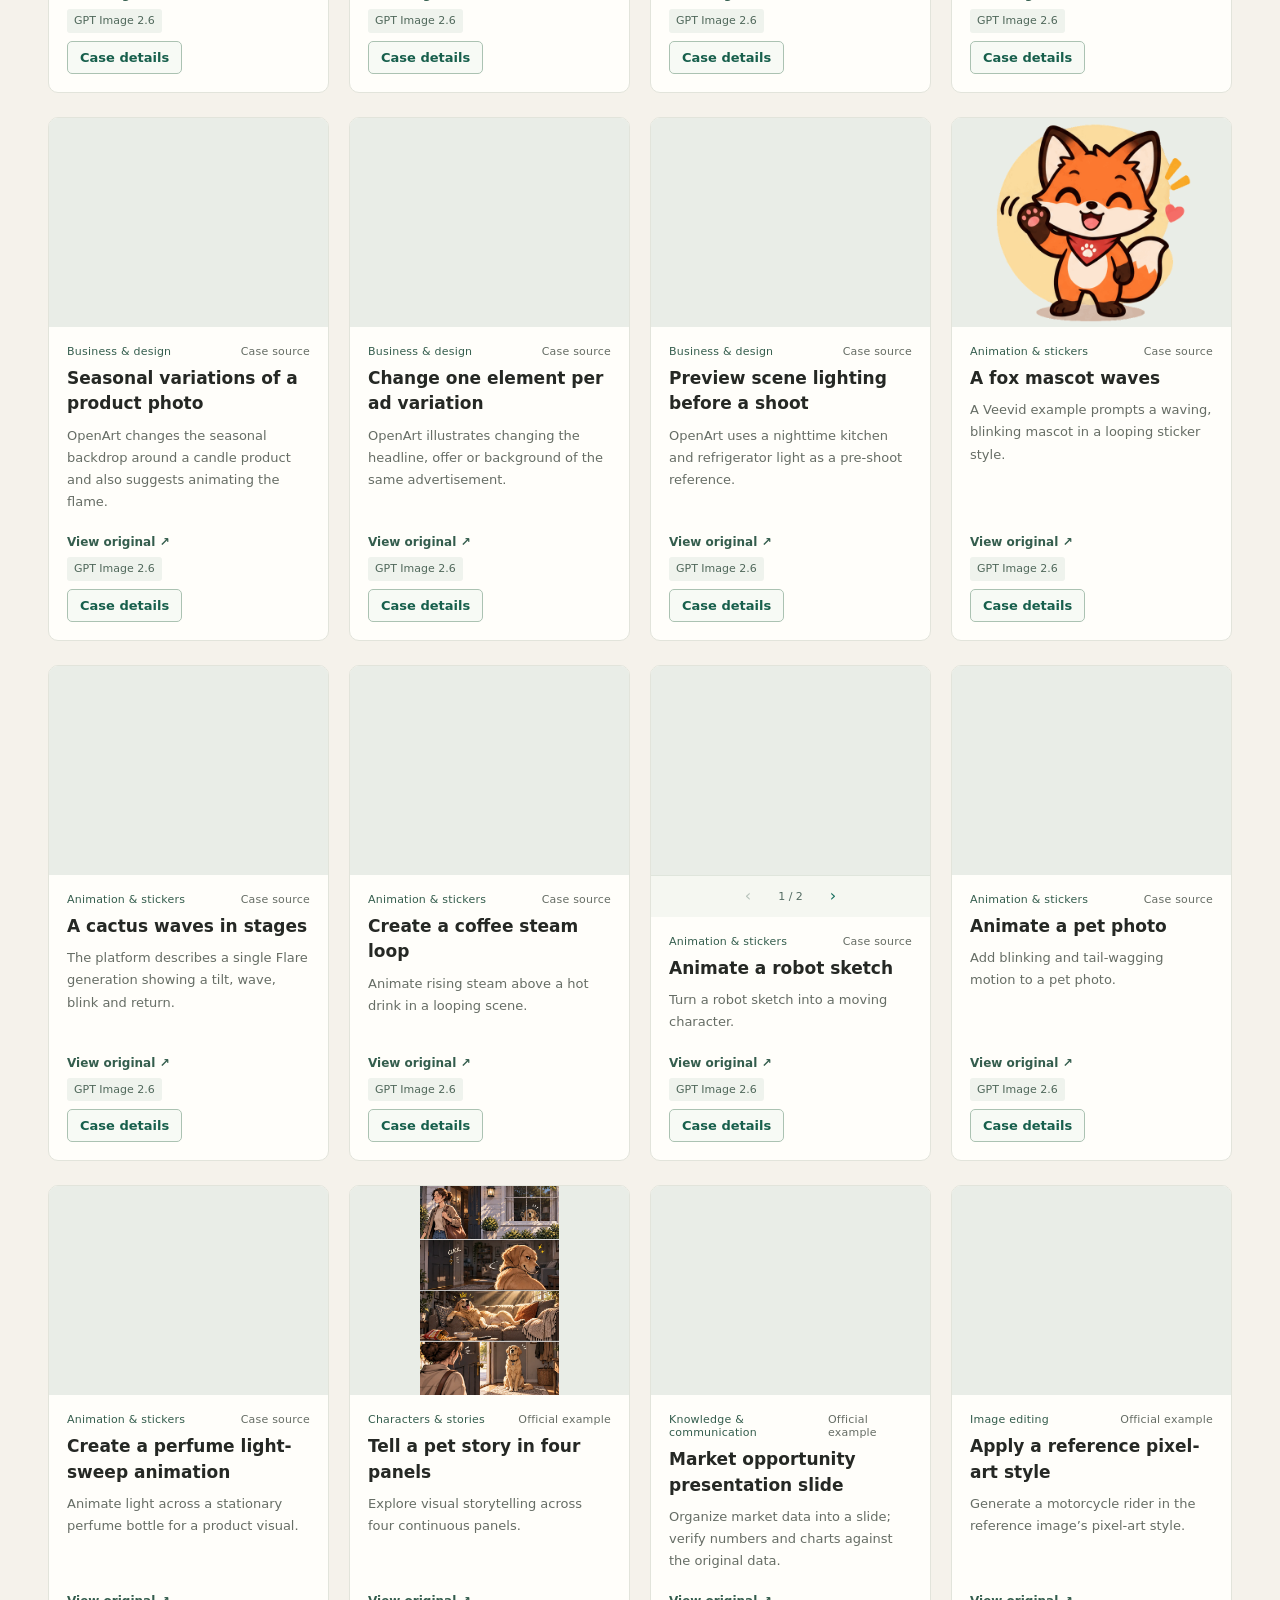
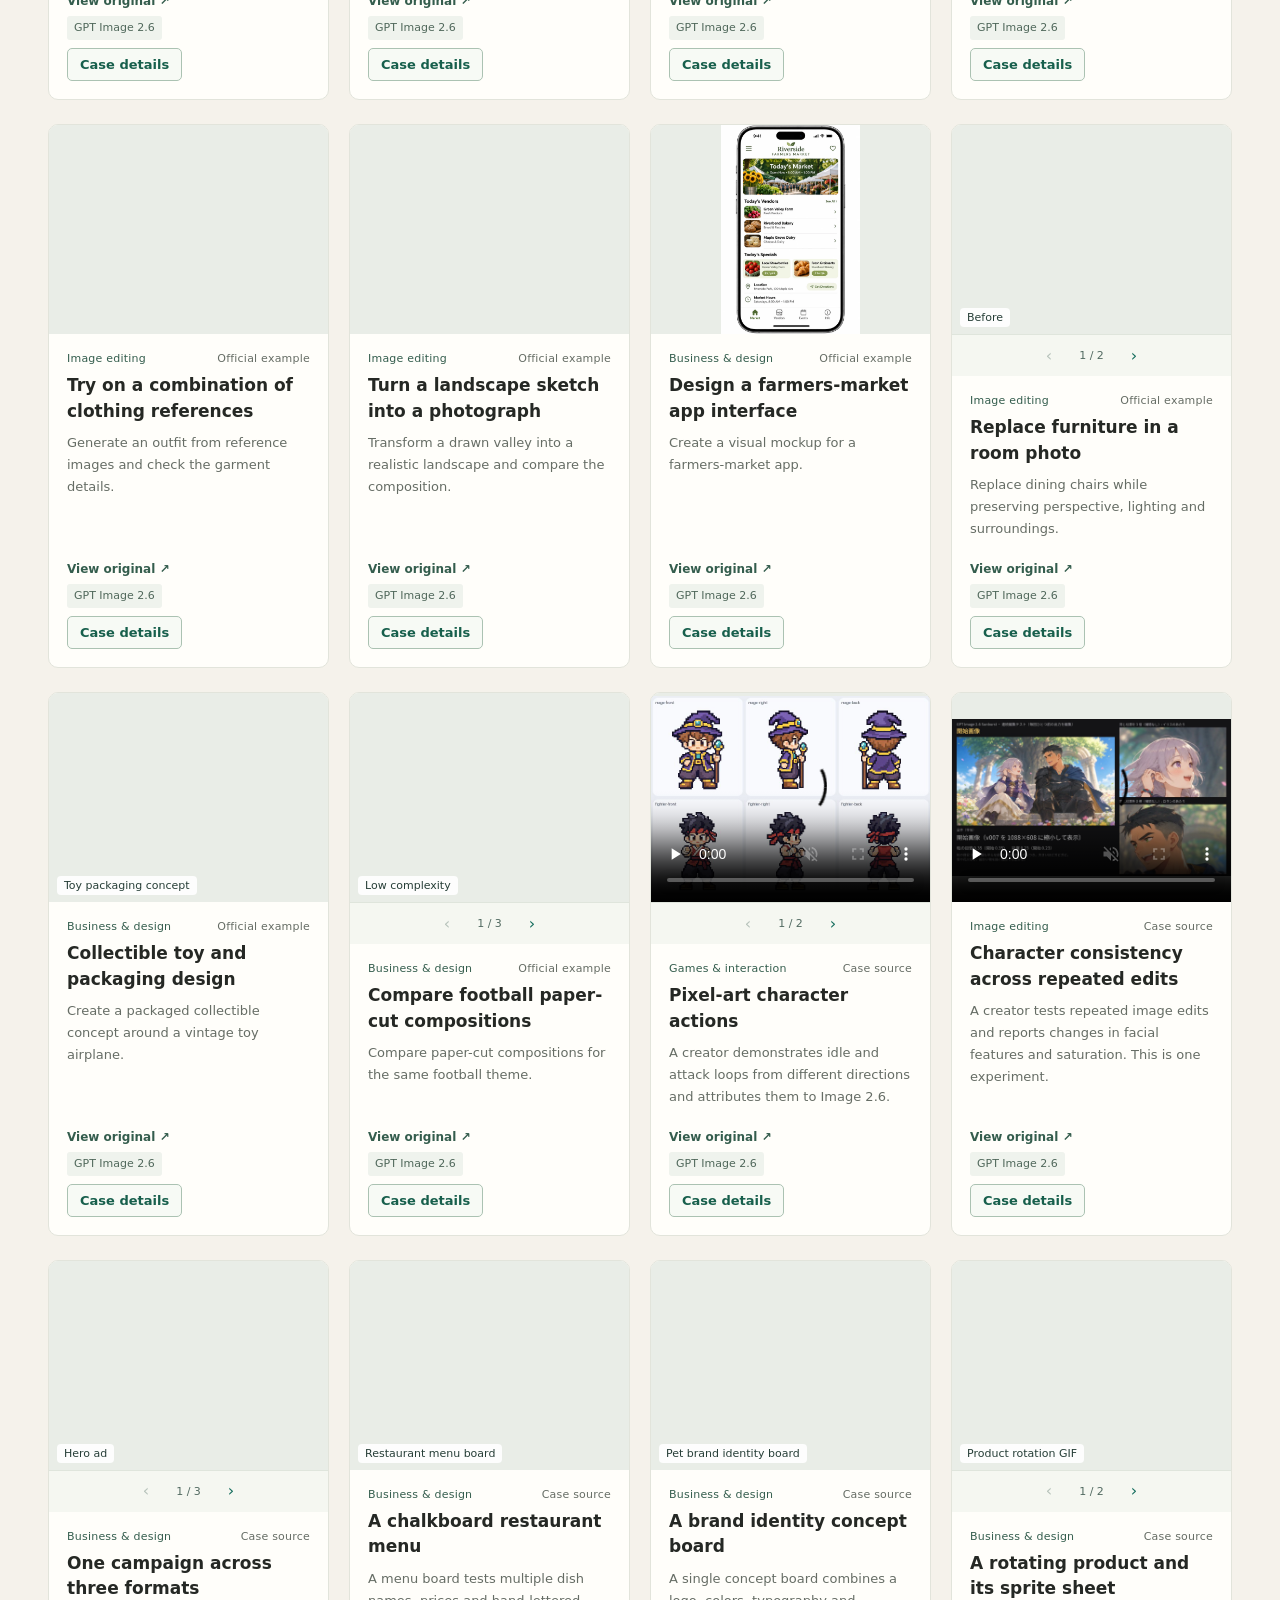
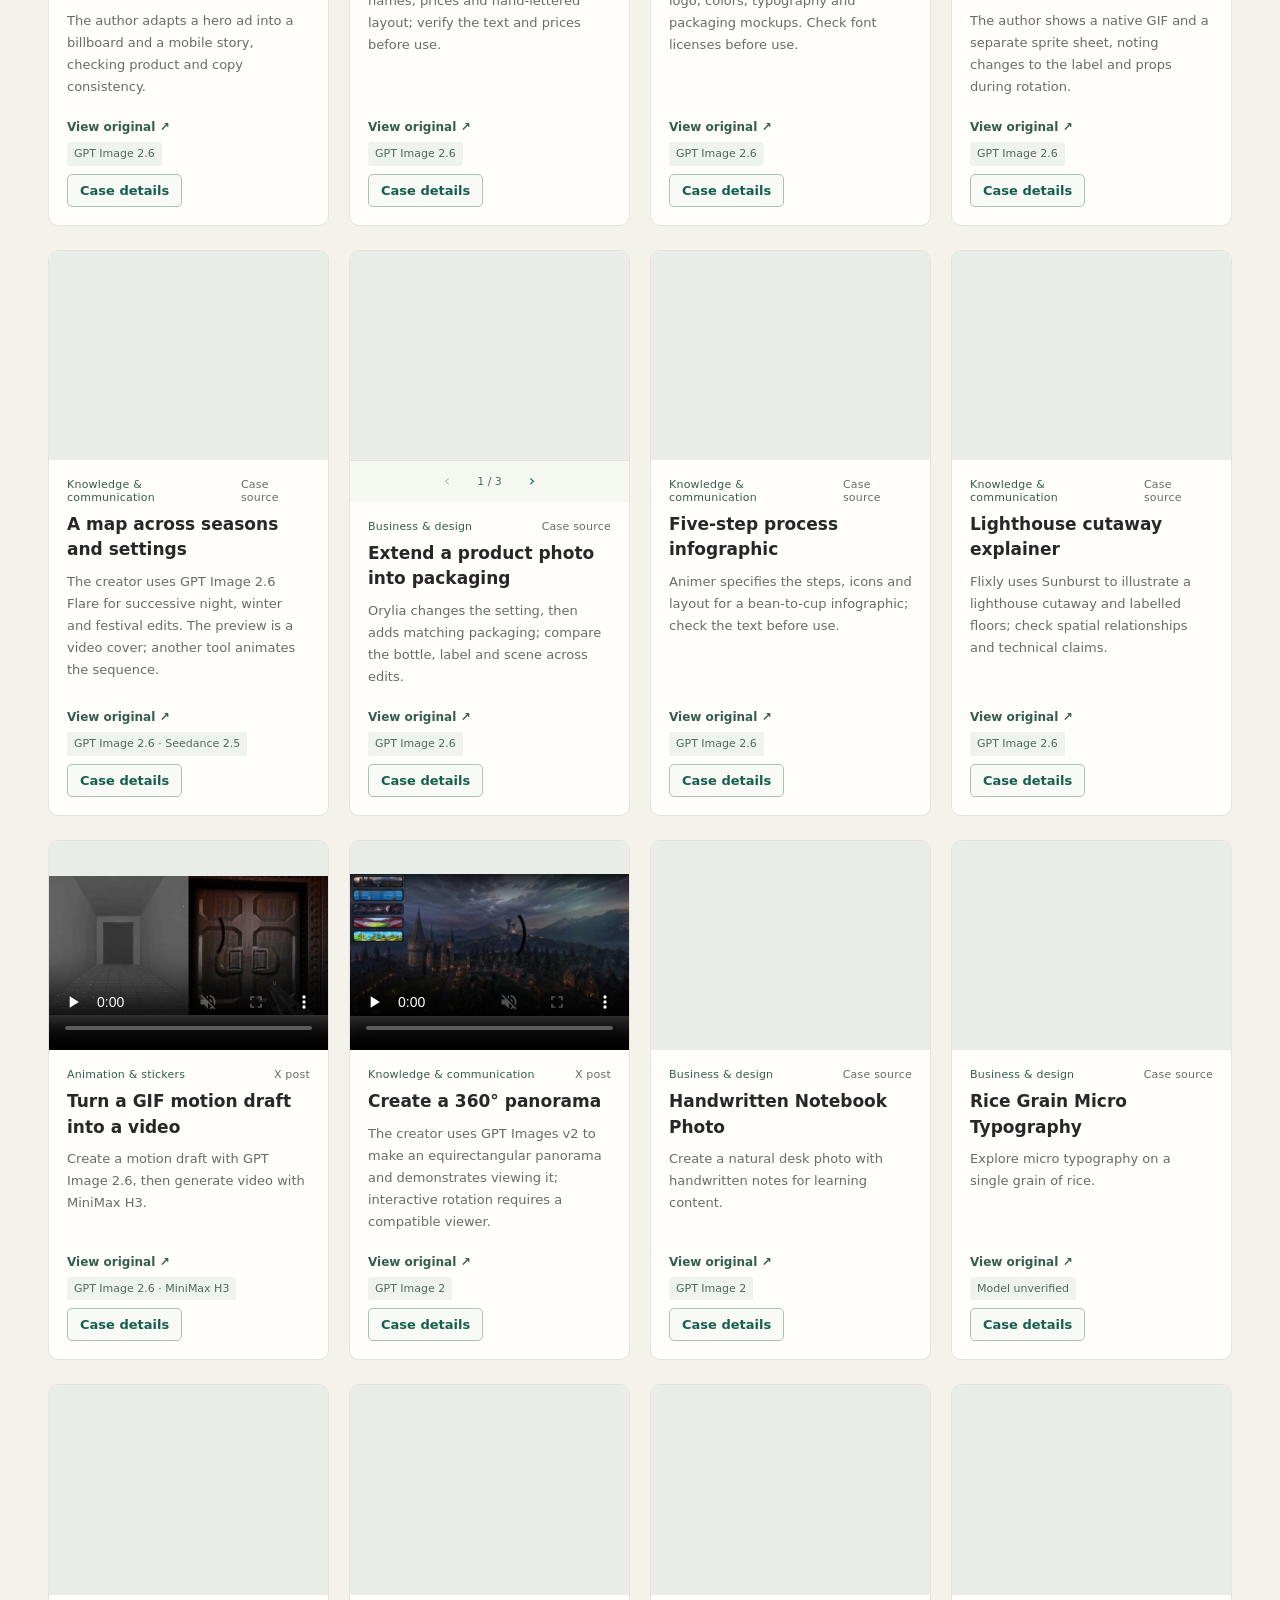
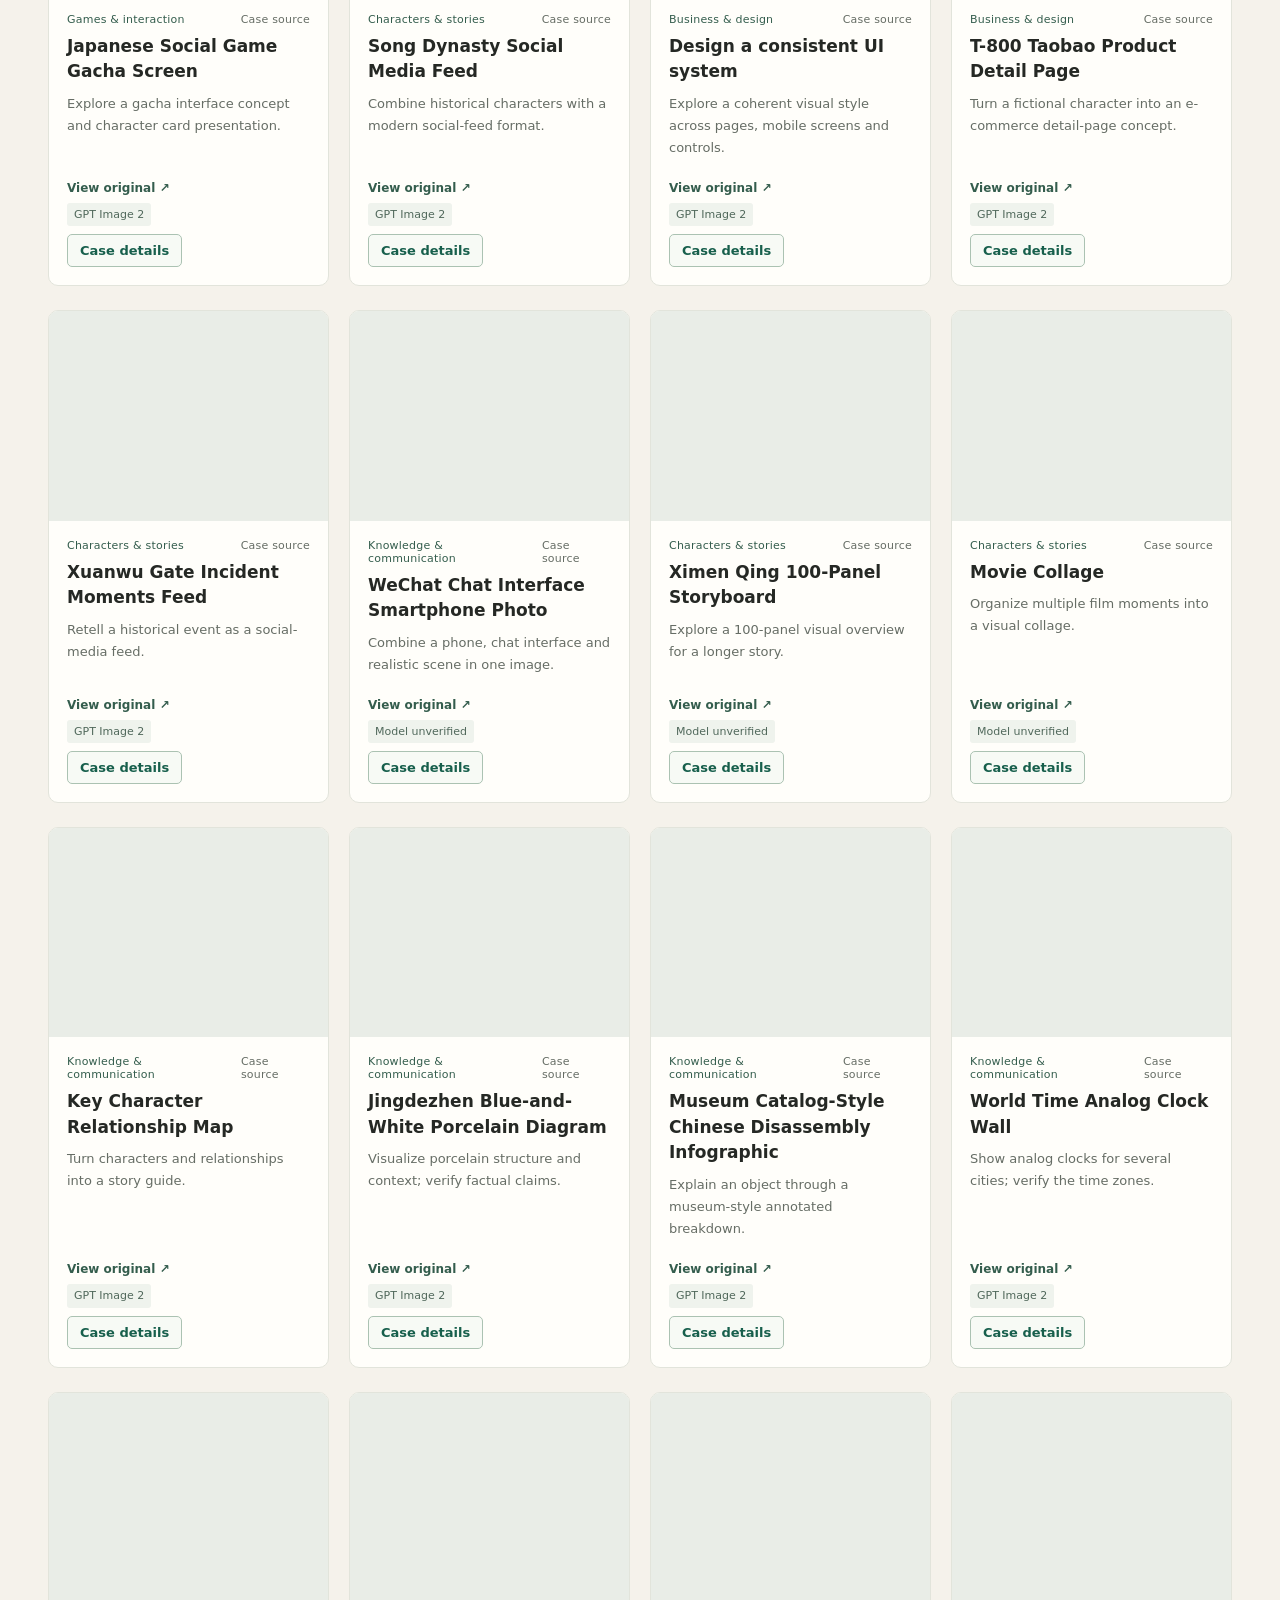
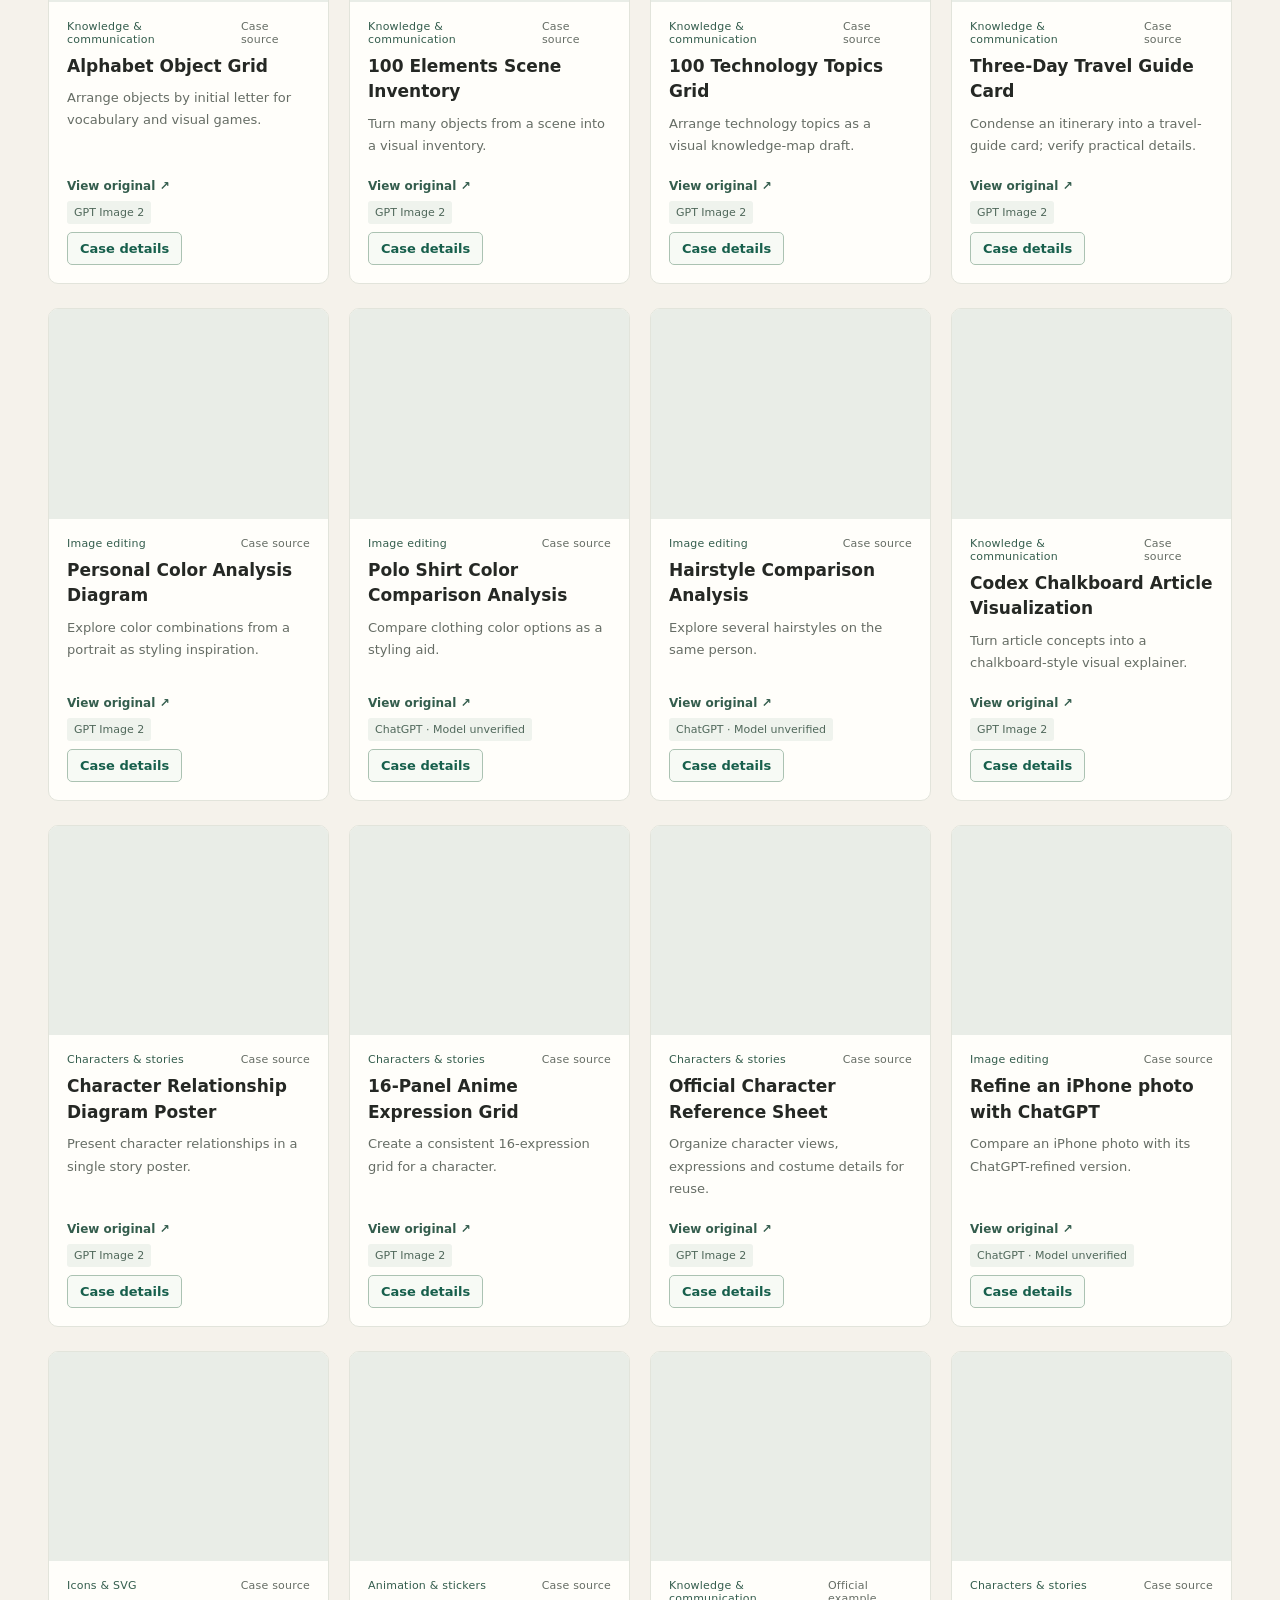
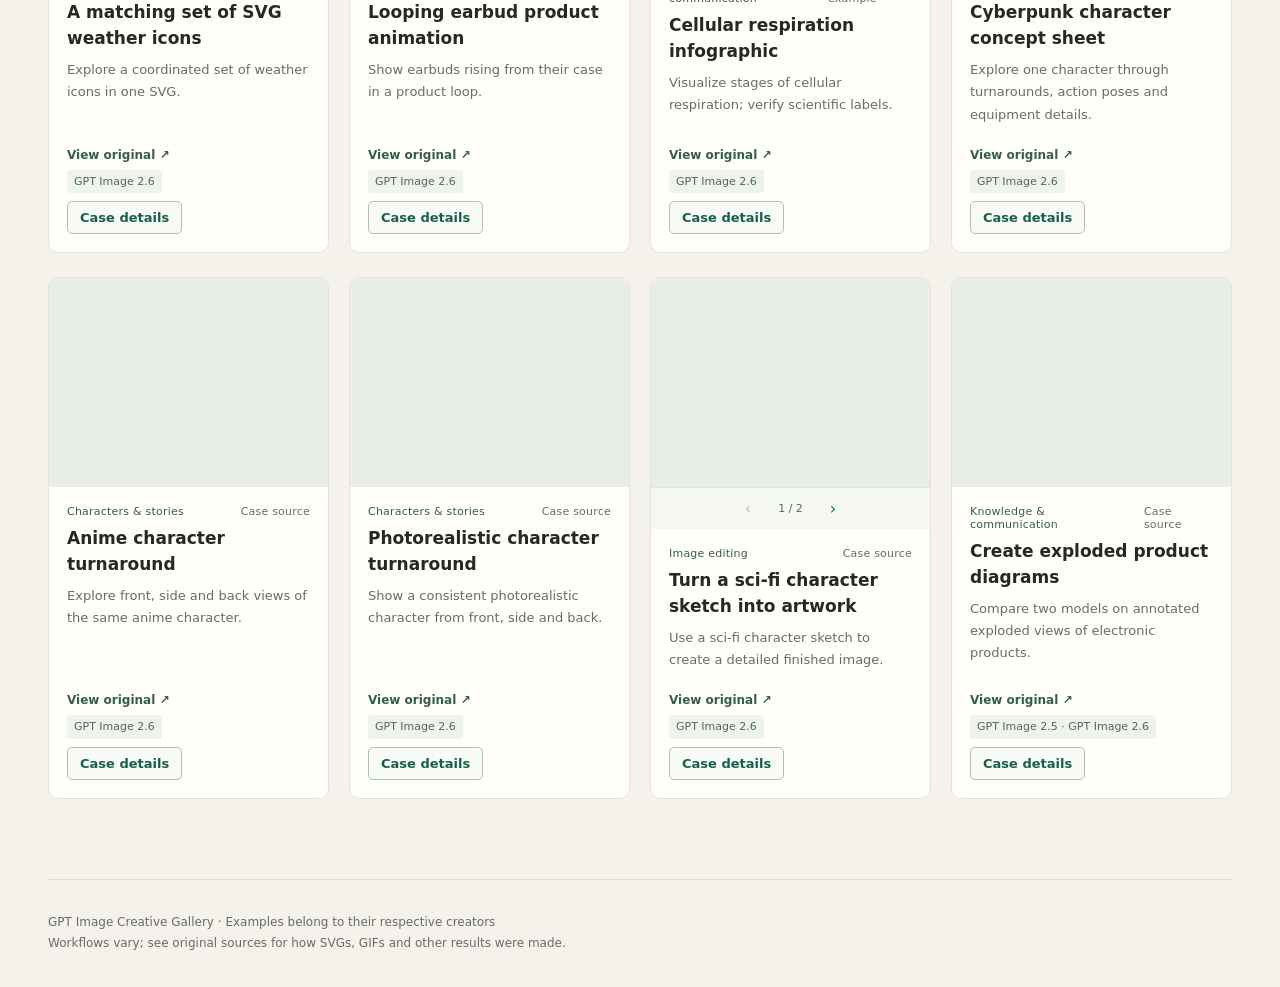
==== commit 81f32e7e: "feat: integrate creative gallery into Images 2.6 site" ====
--- a/docs/index.html
+++ b/docs/index.html
@@ -1,270 +1,13 @@
-<!DOCTYPE html>
+<!doctype html>
 <html lang="zh-CN">
 <head>
-  <meta charset="utf-8" />
-  <meta name="viewport" content="width=device-width, initial-scale=1" />
-  <title>Awesome GPT Image 2.6 · Images 2.6 案例与特性</title>
-  <meta name="description" content="OpenAI Images 2.6 / GPT Image 2.6 Flare & Sunburst 介绍、特性与官方提示词案例画廊（非官方合集）" />
-  <style>
-    :root { --bg:#0b0f14; --card:#141a22; --text:#e8eef6; --muted:#9fb0c3; --accent:#6ee7b7; --link:#7dd3fc; }
-    * { box-sizing: border-box; }
-    body { margin:0; font-family: ui-sans-serif, system-ui, -apple-system, "Segoe UI", Roboto, "PingFang SC", "Noto Sans SC", sans-serif; background:var(--bg); color:var(--text); line-height:1.65; }
-    a { color:var(--link); }
-    header { padding:2.5rem 1.25rem 1rem; max-width:1100px; margin:0 auto; }
-    header img.hero { width:100%; max-height:320px; object-fit:cover; border-radius:16px; border:1px solid #243041; }
-    h1 { font-size: clamp(1.6rem, 3vw, 2.2rem); margin:1rem 0 .5rem; }
-    .badge { display:inline-block; background:#123528; color:var(--accent); padding:.2rem .6rem; border-radius:999px; font-size:.85rem; margin-right:.4rem; }
-    .muted { color:var(--muted); }
-    main { max-width:1100px; margin:0 auto; padding:0 1.25rem 4rem; }
-    section { margin:2.5rem 0; }
-    .grid { display:grid; grid-template-columns: repeat(auto-fit, minmax(280px, 1fr)); gap:1rem; }
-    .card { background:var(--card); border:1px solid #243041; border-radius:14px; overflow:hidden; }
-    .card img { width:100%; display:block; background:#0a0e13; }
-    .card .body { padding:1rem 1.1rem 1.2rem; }
-    .card h3 { margin:.2rem 0 .5rem; font-size:1.05rem; }
-    pre { white-space:pre-wrap; word-break:break-word; background:#0a0e13; border:1px solid #243041; border-radius:10px; padding:.85rem 1rem; font-size:.82rem; color:#d7e3f0; max-height:160px; overflow:auto; }
-    table { width:100%; border-collapse:collapse; font-size:.95rem; }
-    th, td { border:1px solid #243041; padding:.55rem .7rem; text-align:left; vertical-align:top; }
-    th { background:#182230; }
-    footer { border-top:1px solid #243041; padding:2rem 1.25rem; color:var(--muted); max-width:1100px; margin:0 auto; font-size:.9rem; }
-    .pair { display:grid; grid-template-columns:1fr 1fr; gap:.75rem; }
-    @media (max-width:700px){ .pair { grid-template-columns:1fr; } }
-  </style>
+  <meta charset="utf-8">
+  <meta http-equiv="refresh" content="0; url=gallery/">
+  <meta name="viewport" content="width=device-width, initial-scale=1">
+  <title>AI 图像创作玩法图鉴</title>
+  <link rel="canonical" href="gallery/">
 </head>
 <body>
-  <header>
-    <img class="hero" src="images/images-2-6-social.png" alt="OpenAI Images 2.6" />
-    <p>
-      <span class="badge">非官方合集</span>
-      <span class="badge">OpenAI · 2026-11-04</span>
-      <span class="badge">68 案例</span>
-    </p>
-    <h1>Awesome GPT Image 2.6（Images 2.6）</h1>
-    <p class="muted">官方案例 + 可核实 X 社区原帖（不编造提示词）。完整文档见仓库 <a href="https://github.com/xianyu110/awesome-gpt-images-2.6">README</a>。可选：<a href="https://gptimage2.asia/models/gpt-images-2.6">gptimage2.asia /models/gpt-images-2.6</a>。</p>
-  </header>
-  <main>
-    <section>
-      <h2>一句话</h2>
-      <p>OpenAI <strong>Images 2.6</strong> 于 2026-11-04 发布；API 型号为 <code>gpt-image-2.6-flare</code> 与 <code>gpt-image-2.6-sunburst</code>。官方称速度约提升 50%，并新增原生 GIF、SVG、markup 标注编辑与 <code>complexity</code> 参数。</p>
-    </section>
-    <section>
-      <h2>案例画廊（节选；全文见 README）</h2>
-      <div class="grid">
-        <article class="card">
-          <div class="pair"><img src="images/paper-cut-football-effort-low-gpt-image-2-6-sunburst.webp" alt=""/><img src="images/paper-cut-football-effort-high-gpt-image-2-6-sunburst.webp" alt=""/></div>
-          <div class="body">
-            <h3>1. Complexity 纸雕足球</h3>
-            <pre>A premium handcrafted layered paper-cut illustration of a football team celebrating a championship victory inside a packed stadium.</pre>
-          </div>
-        </article>
-        <article class="card">
-          <img src="images/monkey-lantern-gpt-image-2-6-sunburst.gif" alt=""/>
-          <div class="body">
-            <h3>2. 原生 GIF 提灯小猴</h3>
-            <pre>A little monkey in an olive-green hooded coat stands in a snowy pine forest at dusk...</pre>
-          </div>
-        </article>
-        <article class="card">
-          <div class="pair"><img src="images/photorealism-gpt-image-2-6-flare.webp" alt=""/><img src="images/photorealism-gpt-image-2-6-sunburst.webp" alt=""/></div>
-          <div class="body">
-            <h3>3. 纪实渔民</h3>
-            <pre>Create a photorealistic candid photograph of an elderly sailor...</pre>
-          </div>
-        </article>
-        <article class="card">
-          <div class="pair"><img src="images/world-knowledge-gpt-image-2-6-flare.webp" alt=""/><img src="images/world-knowledge-gpt-image-2-6-sunburst.webp" alt=""/></div>
-          <div class="body">
-            <h3>16. 历史语境 Bethel 1969</h3>
-            <pre>Create a realistic outdoor crowd scene in Bethel, New York on August 16, 1969.
-Photorealistic, period-accurate clothing, staging, and environment.</pre>
-          </div>
-        </article>
-        <article class="card">
-          <div class="pair"><img src="images/infographic-coffee-machine-sp-gpt-image-2-6-flare.webp" alt=""/><img src="images/infographic-coffee-machine-sp-gpt-image-2-6-sunburst.webp" alt=""/></div>
-          <div class="body">
-            <h3>17. 信息图译西语</h3>
-            <pre>Translate the text in the infographic to Spanish. Do not change any other aspect of the image.</pre>
-          </div>
-        </article>
-        <article class="card">
-          <div class="pair"><img src="images/motorcycle-gpt-image-2-6-flare.webp" alt=""/><img src="images/motorcycle-gpt-image-2-6-sunburst.webp" alt=""/></div>
-          <div class="body">
-            <h3>18. 风格迁移摩托</h3>
-            <pre>Use the same style from the input image and generate a man riding a motorcycle on a white background.</pre>
-          </div>
-        </article>
-        <article class="card">
-          <div class="pair"><img src="images/outfit-gpt-image-2-6-flare.webp" alt=""/><img src="images/outfit-gpt-image-2-6-sunburst.webp" alt=""/></div>
-          <div class="body">
-            <h3>19. 身份保持换装</h3>
-            <pre>Edit the image to dress the woman using the provided clothing images. Do not change her face...</pre>
-          </div>
-        </article>
-        <article class="card">
-          <div class="pair"><img src="images/test-woman-with-dog-gpt-image-2-6-flare.webp" alt=""/><img src="images/test-woman-with-dog-gpt-image-2-6-sunburst.webp" alt=""/></div>
-          <div class="body">
-            <h3>20. 多图合成：狗入景</h3>
-            <pre>Place the dog from the second image into the setting of image 1, right next to the woman...</pre>
-          </div>
-        </article>
-        <article class="card">
-          <div class="pair"><img src="images/realistic-valley-gpt-image-2-6-flare.webp" alt=""/><img src="images/realistic-valley-gpt-image-2-6-sunburst.webp" alt=""/></div>
-          <div class="body">
-            <h3>21. 草图转写实</h3>
-            <pre>Turn this drawing into a photorealistic image.
-Preserve the exact layout, proportions, and perspective.</pre>
-          </div>
-        </article>
-        <article class="card">
-          <div class="pair"><img src="images/man-with-no-flower-gpt-image-2-6-flare.webp" alt=""/><img src="images/man-with-no-flower-gpt-image-2-6-sunburst.webp" alt=""/></div>
-          <div class="body">
-            <h3>22. 移除手中花</h3>
-            <pre>Remove the flower from man's hand. Do not change anything else.</pre>
-          </div>
-        </article>
-        <article class="card">
-          <div class="pair"><img src="images/scene-gpt-image-2-6-flare.webp" alt=""/><img src="images/scene-gpt-image-2-6-sunburst.webp" alt=""/></div>
-          <div class="body">
-            <h3>23. 营地与熊入景</h3>
-            <pre>Generate a highly realistic action scene where this person is running away from a large, realistic brown bear...</pre>
-          </div>
-        </article>
-        <article class="card">
-          <div class="pair"><img src="images/billboard-gpt-image-2-6-flare.webp" alt=""/><img src="images/billboard-gpt-image-2-6-sunburst.webp" alt=""/></div>
-          <div class="body">
-            <h3>24. 广告牌 Fresh and clean</h3>
-            <pre>Billboard text (EXACT): "Fresh and clean"</pre>
-          </div>
-        </article>
-        <article class="card">
-          <div class="pair"><img src="images/billboard-winter-gpt-image-2-6-flare.webp" alt=""/><img src="images/billboard-winter-gpt-image-2-6-sunburst.webp" alt=""/></div>
-          <div class="body">
-            <h3>25. 广告牌冬夜雪</h3>
-            <pre>Make it look like a winter evening with snowfall.</pre>
-          </div>
-        </article>
-        <article class="card">
-          <div class="pair"><img src="images/childrens-book-illustration-1-gpt-image-2-6-flare.webp" alt=""/><img src="images/childrens-book-illustration-1-gpt-image-2-6-sunburst.webp" alt=""/></div>
-          <div class="body">
-            <h3>26. 儿童书角色建立</h3>
-            <pre>Create a children’s book illustration introducing a main character...</pre>
-          </div>
-        </article>
-        <article class="card">
-          <div class="pair"><img src="images/childrens-book-illustration-2-gpt-image-2-6-flare.webp" alt=""/><img src="images/childrens-book-illustration-2-gpt-image-2-6-sunburst.webp" alt=""/></div>
-          <div class="body">
-            <h3>27. 儿童书续写</h3>
-            <pre>Continue the children’s book story using the same character...</pre>
-          </div>
-        </article>
-        <article class="card">
-          <div class="pair"><img src="images/kitchen-chairs-gpt-image-2-6-flare.webp" alt=""/><img src="images/kitchen-chairs-gpt-image-2-6-sunburst.webp" alt=""/></div>
-          <div class="body">
-            <h3>28. 白椅换木椅</h3>
-            <pre>In this room photo, replace ONLY the white chairs with chairs made of wood.</pre>
-          </div>
-        </article>
-      </div>
-      <p class="muted" style="margin-top:1rem">另有 OpenArt 精灵表提示词全文、markup 花瓶、UI、幻灯片等，见 GitHub README 案例 4–15、29。</p>
-    </section>
-    <section>
-      <h2>国内/兼容访问笔记（可选）</h2>
-      <p class="muted">官方优先。下列为社区常用渠道备忘，非广告；可用性自查。</p>
-      <table>
-        <tr><th>渠道类型</th><th>访问网址</th><th>适用场景</th></tr>
-        <tr><td>GPT 国内高速镜像站</td><td><a href="https://trygpt.asia/list/#/home">https://trygpt.asia/list/#/home</a></td><td>网页端免梯对话、轻量体验</td></tr>
-        <tr><td>MomoAI 包月套餐</td><td><a href="https://momoai.asia/home">https://momoai.asia/home</a></td><td>按月订阅持续使用</td></tr>
-        <tr><td>全模型 API 聚合站</td><td><a href="https://tryallapi.com/">https://tryallapi.com/</a></td><td>开发者调用、多模型接入</td></tr>
-        <tr><td>官方代充通道</td><td><a href="https://chongzhi.trygpt.asia/">https://chongzhi.trygpt.asia/</a></td><td>海外支付门槛、官方账户直充</td></tr>
-        <tr><td>Trymodel 多模型聊天</td><td><a href="https://trymodel.chat/">https://trymodel.chat/</a></td><td>同页体验不同 AI 对话</td></tr>
-      </table>
-      <p class="muted">tryallapi 可选注册补充链 <code>https://tryallapi.com/?aff=5A6A</code>（非必需）。</p>
-    </section>
-
-    <section>
-      <h2>快速开始</h2>
-      <pre>curl -X POST "https://api.openai.com/v1/images/generations" \
-  -H "Authorization: Bearer $OPENAI_API_KEY" \
-  -H "Content-Type: application/json" \
-  -d '{"model":"gpt-image-2.6-sunburst","prompt":"A minimalist ceramic mug on limestone","quality":"medium","size":"1024x1024","output_format":"png"}'</pre>
-      <p>完整参数与接入：<a href="https://github.com/xianyu110/awesome-gpt-images-2.6/blob/main/README.md">README.md</a></p>
-    </section>
-
-    <section>
-      <h2>社区可核实案例（节选）</h2>
-      <p class="muted">以下镜像自 X 原帖；提示词以原帖为准，未公开则标明。</p>
-      <div class="grid">
-        <article class="card">
-          <img src="images/community-gabrielchua-backflip.gif" alt=""/>
-          <div class="body">
-            <h3>30. Flare 后空翻 × complexity</h3>
-            <pre>create a GIF of a man doing a standing backflip</pre>
-            <p class="muted"><a href="https://x.com/gabrielchua/status/2118135343354720648">原帖 @gabrielchua</a></p>
-          </div>
-        </article>
-        <article class="card">
-          <img src="images/community-nima-whitehouse-1.gif" alt=""/>
-          <div class="body">
-            <h3>33. 白宫 360° 环绕 GIF</h3>
-            <pre>帮我做一个真实白宫外观的360°环绕模仿无人机拍摄……做成gif</pre>
-            <p class="muted"><a href="https://x.com/nima2qisi2/status/2118295936606798006">原帖 @nima2qisi2</a></p>
-          </div>
-        </article>
-        <article class="card">
-          <img src="images/community-luffy-sticker-1.gif" alt=""/>
-          <div class="body">
-            <h3>34. Q 版表情包模板</h3>
-            <pre>请以我上传的角色图为参考，按「表情包主题」做一张可下载的动态 GIF……</pre>
-            <p class="muted"><a href="https://x.com/0xluffy_eth/status/2118235544459387112">原帖 @0xluffy_eth</a></p>
-          </div>
-        </article>
-        <article class="card">
-          <img src="images/community-tianmakibo-faces.gif" alt=""/>
-          <div class="body">
-            <h3>31. 灰度人脸弹跳 GIF</h3>
-            <pre>提示词未公开（见原帖）</pre>
-            <p class="muted"><a href="https://x.com/tianmakibo/status/2118263296520519786">原帖 @tianmakibo</a></p>
-          </div>
-        </article>
-
-        <article class="card">
-          <img src="images/community-op7418-1.gif" alt=""/>
-          <div class="body">
-            <h3>41. 大肥鱼反应表情 GIF</h3>
-            <pre>提示词见 README 案例 41（@op7418 回复全文）</pre>
-            <p class="muted"><a href="https://x.com/op7418/status/2118181775688241456">原帖 @op7418</a></p>
-          </div>
-        </article>
-        <article class="card">
-          <img src="images/community-xiaomo-1.gif" alt=""/>
-          <div class="body">
-            <h3>57. 街机格斗角色动作 GIF</h3>
-            <pre>提示词未公开（见原帖）</pre>
-            <p class="muted"><a href="https://x.com/xiaomovps/status/2118274032227471705">原帖 @xiaomovps</a></p>
-          </div>
-        </article>
-        <article class="card">
-          <img src="images/community-heisei.gif" alt=""/>
-          <div class="body">
-            <h3>52. 平成主题 SNS GIF</h3>
-            <pre>平成を象徴する何か。SNS向けのGIF画像を生成して下さい。</pre>
-            <p class="muted"><a href="https://x.com/rem_rev/status/2118252486360498485">原帖 @rem_rev</a></p>
-          </div>
-        </article>
-        <article class="card">
-          <img src="images/community-savannah.gif" alt=""/>
-          <div class="body">
-            <h3>68.「收到」社畜表情 GIF</h3>
-            <pre>提示词未公开（见原帖）</pre>
-            <p class="muted"><a href="https://x.com/Savannahgm7r/status/2118253296632967463">原帖 @Savannahgm7r</a></p>
-          </div>
-        </article>
-      </div>
-    </section>
-  </main>
-  <footer>
-    <p>非官方学习索引 · MIT · 示例图版权归 OpenAI / 原作者。</p>
-    <p><a href="https://github.com/xianyu110/awesome-gpt-images-2.6">github.com/xianyu110/awesome-gpt-images-2.6</a></p>
-  </footer>
+  <p>正在打开 AI 图像创作玩法图鉴。<a href="gallery/">继续访问图库</a></p>
 </body>
 </html>
